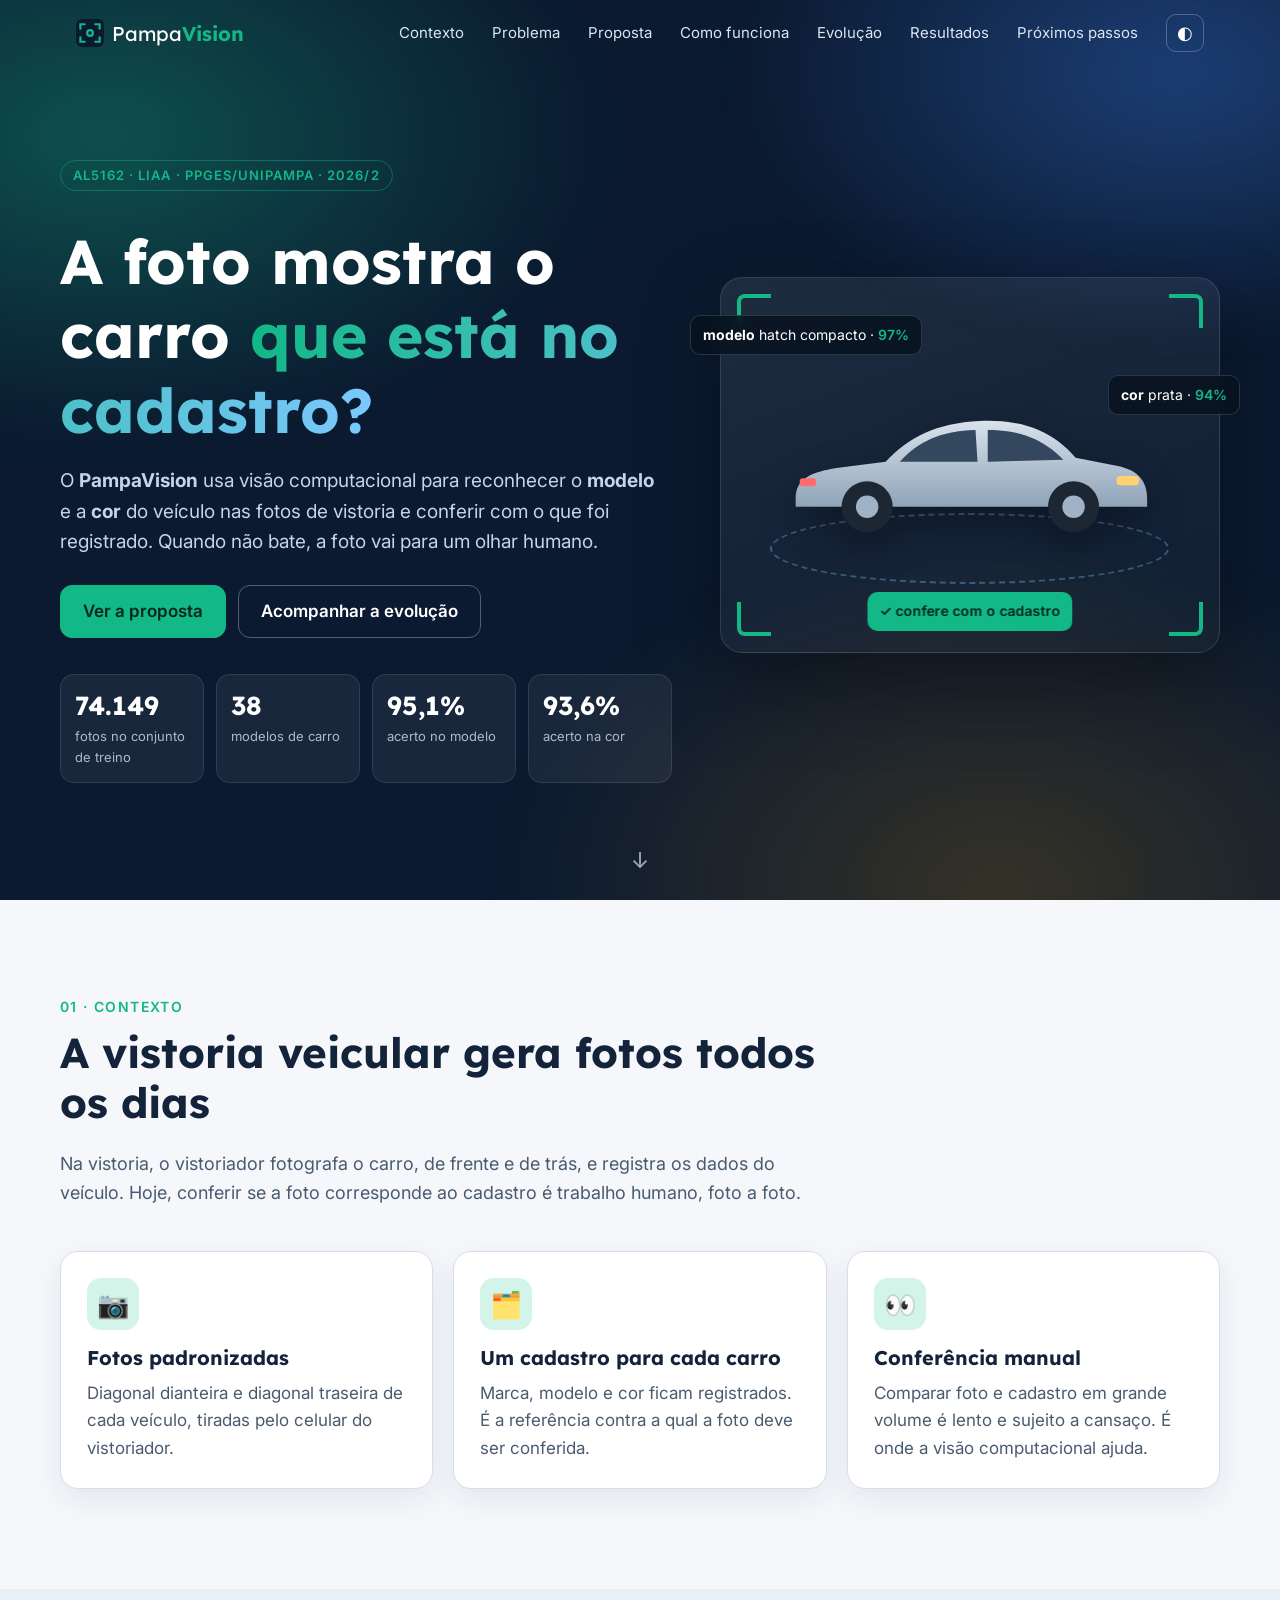
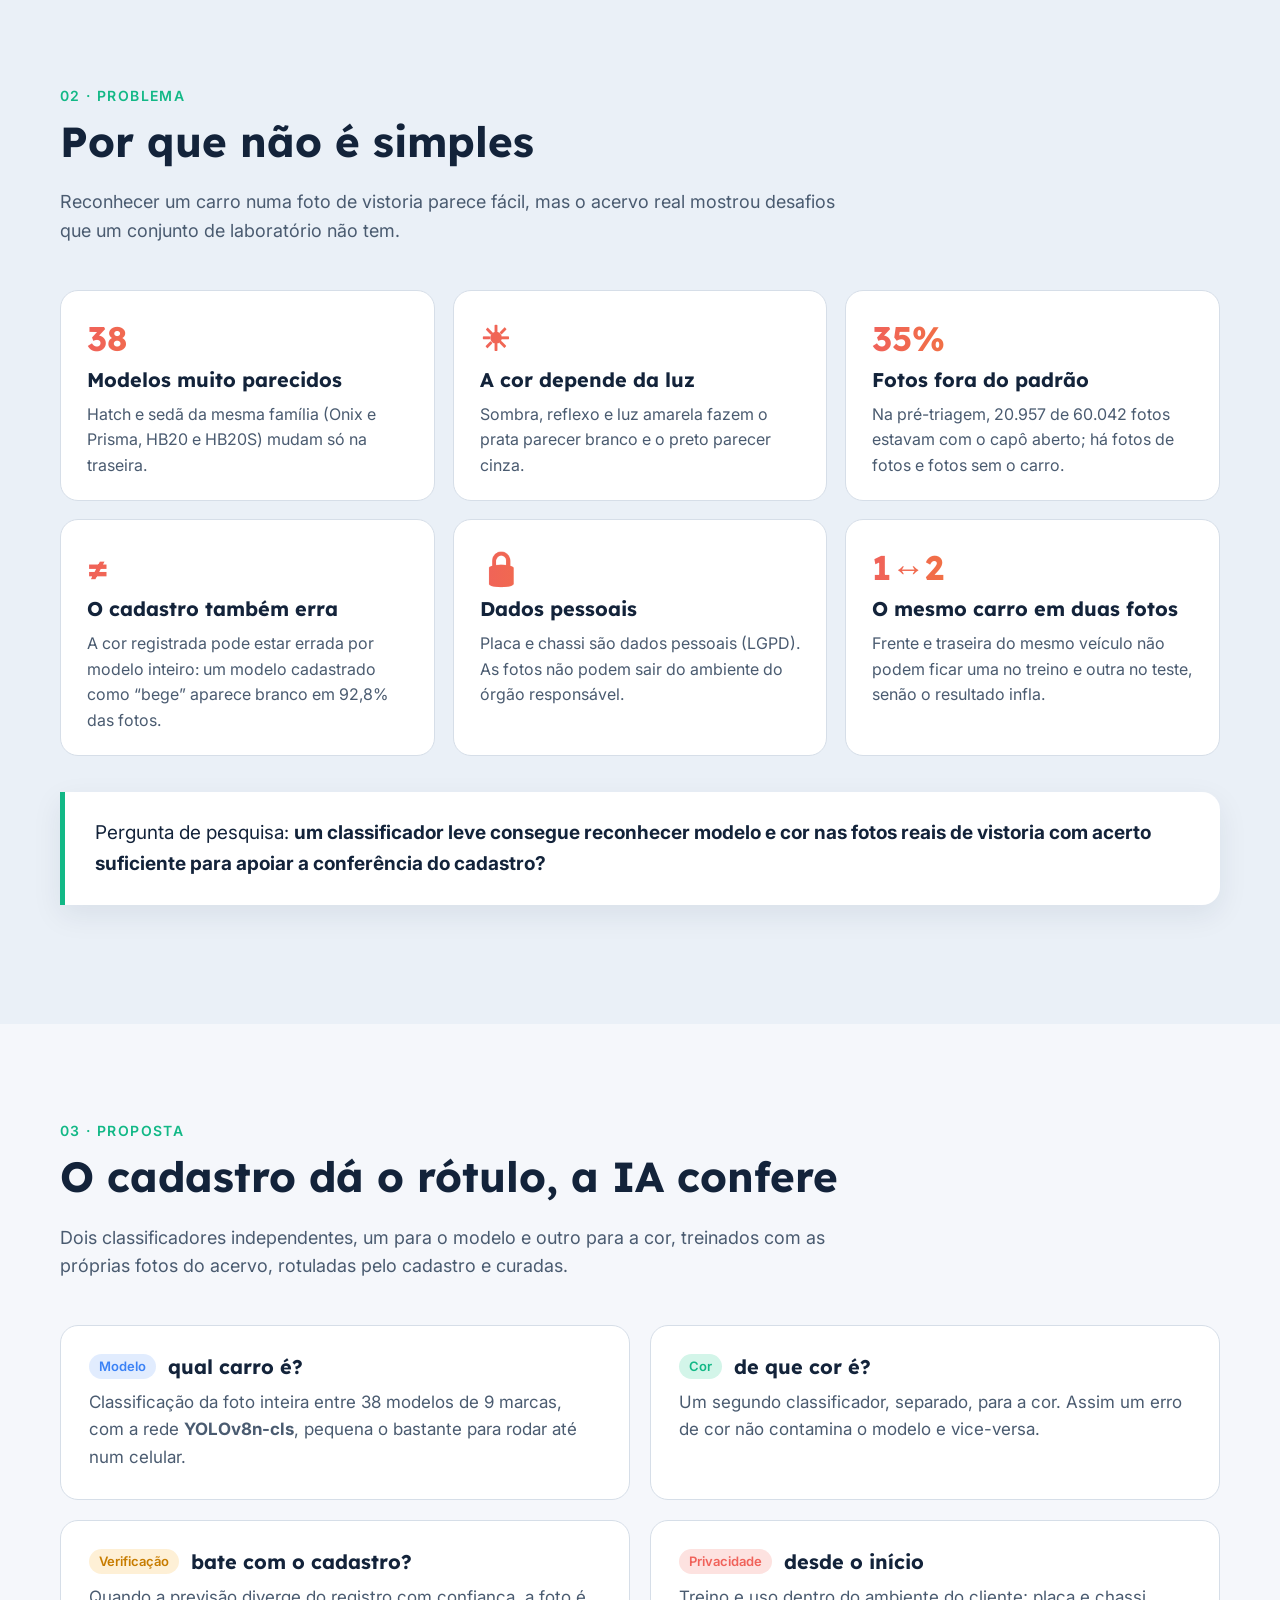
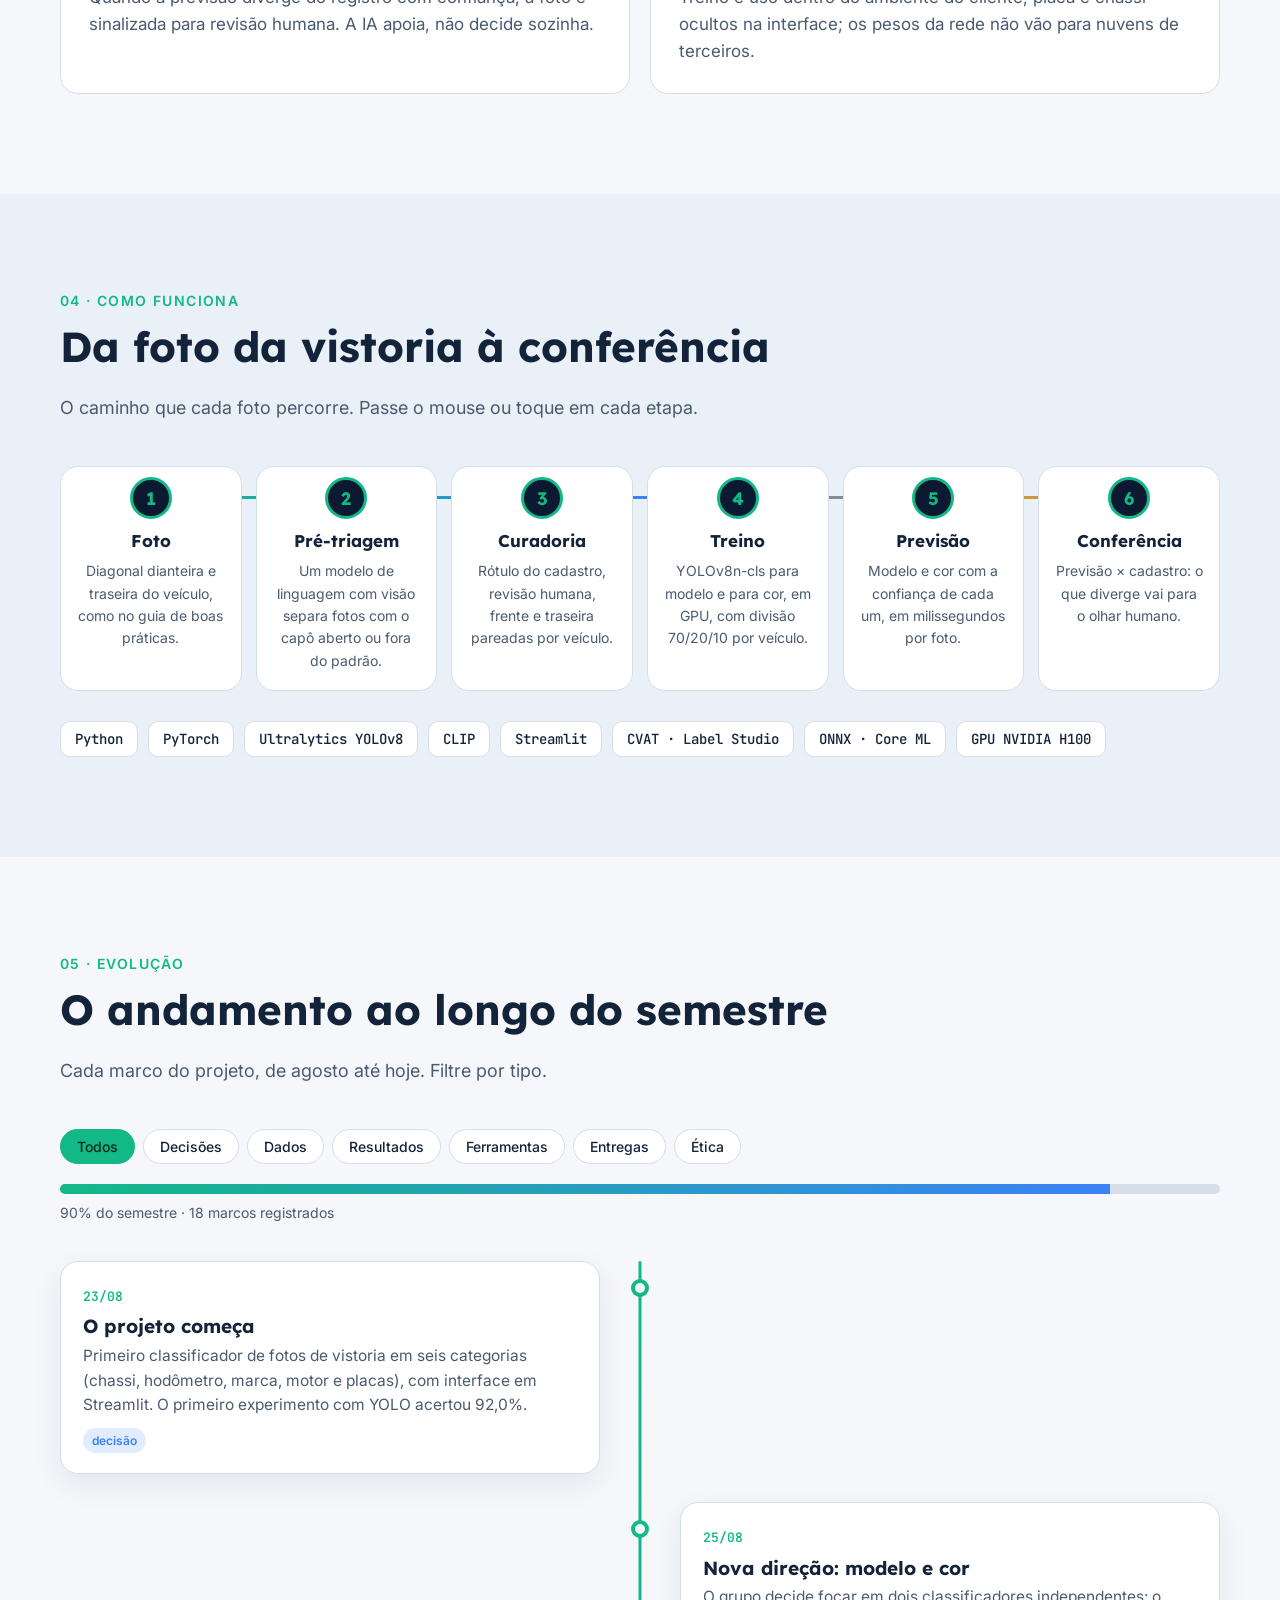
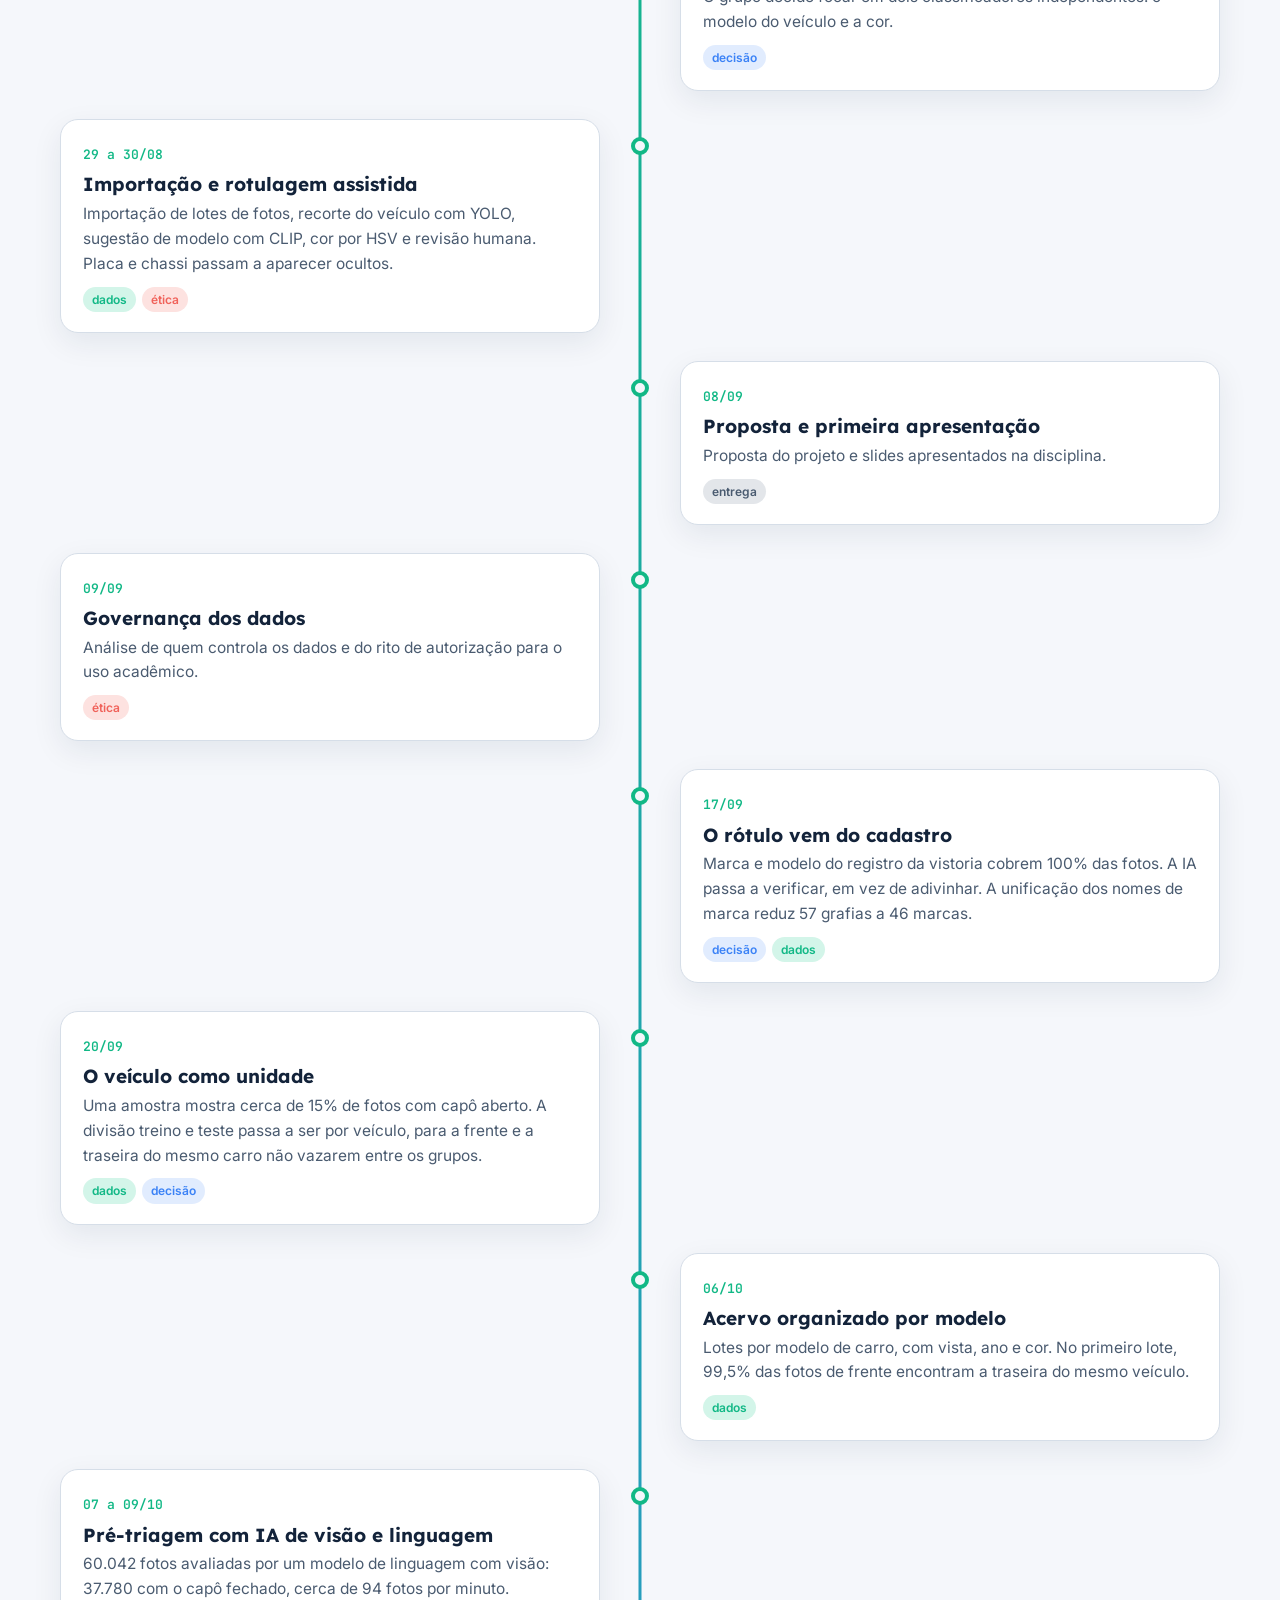
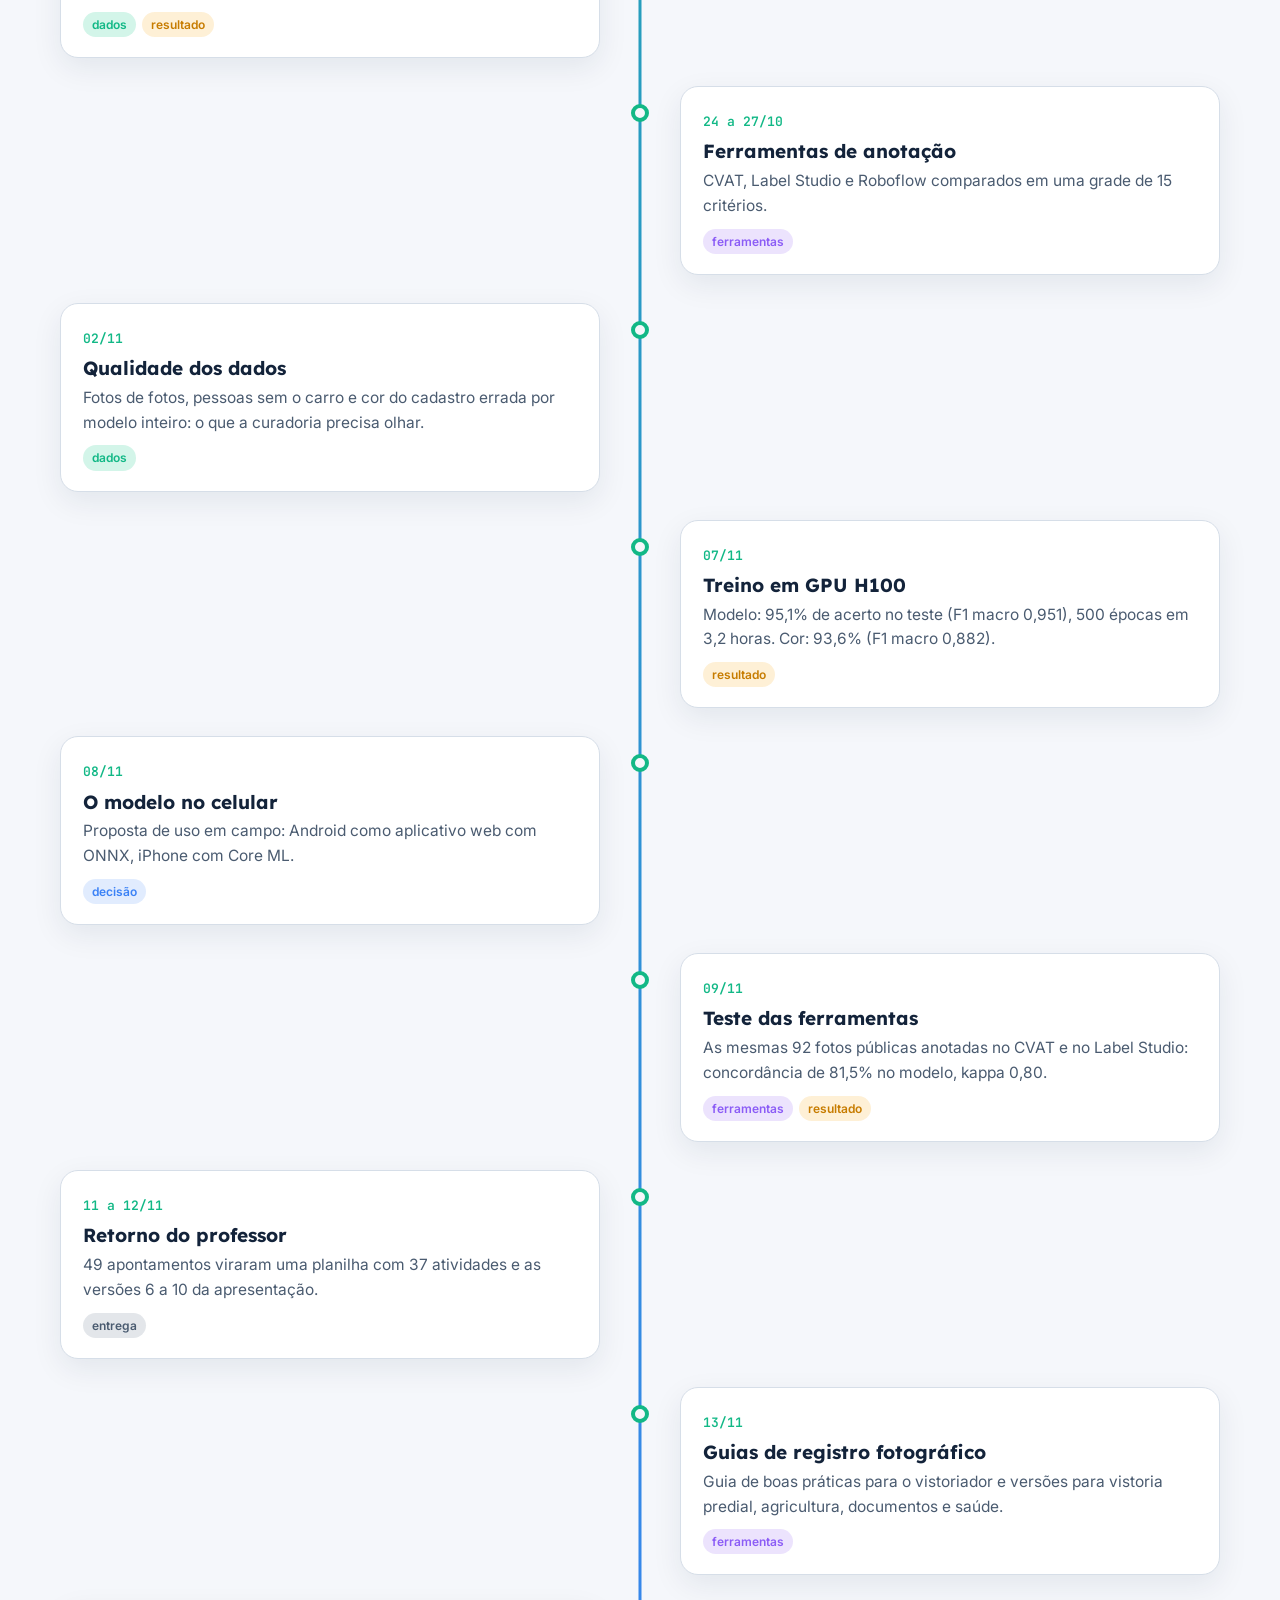
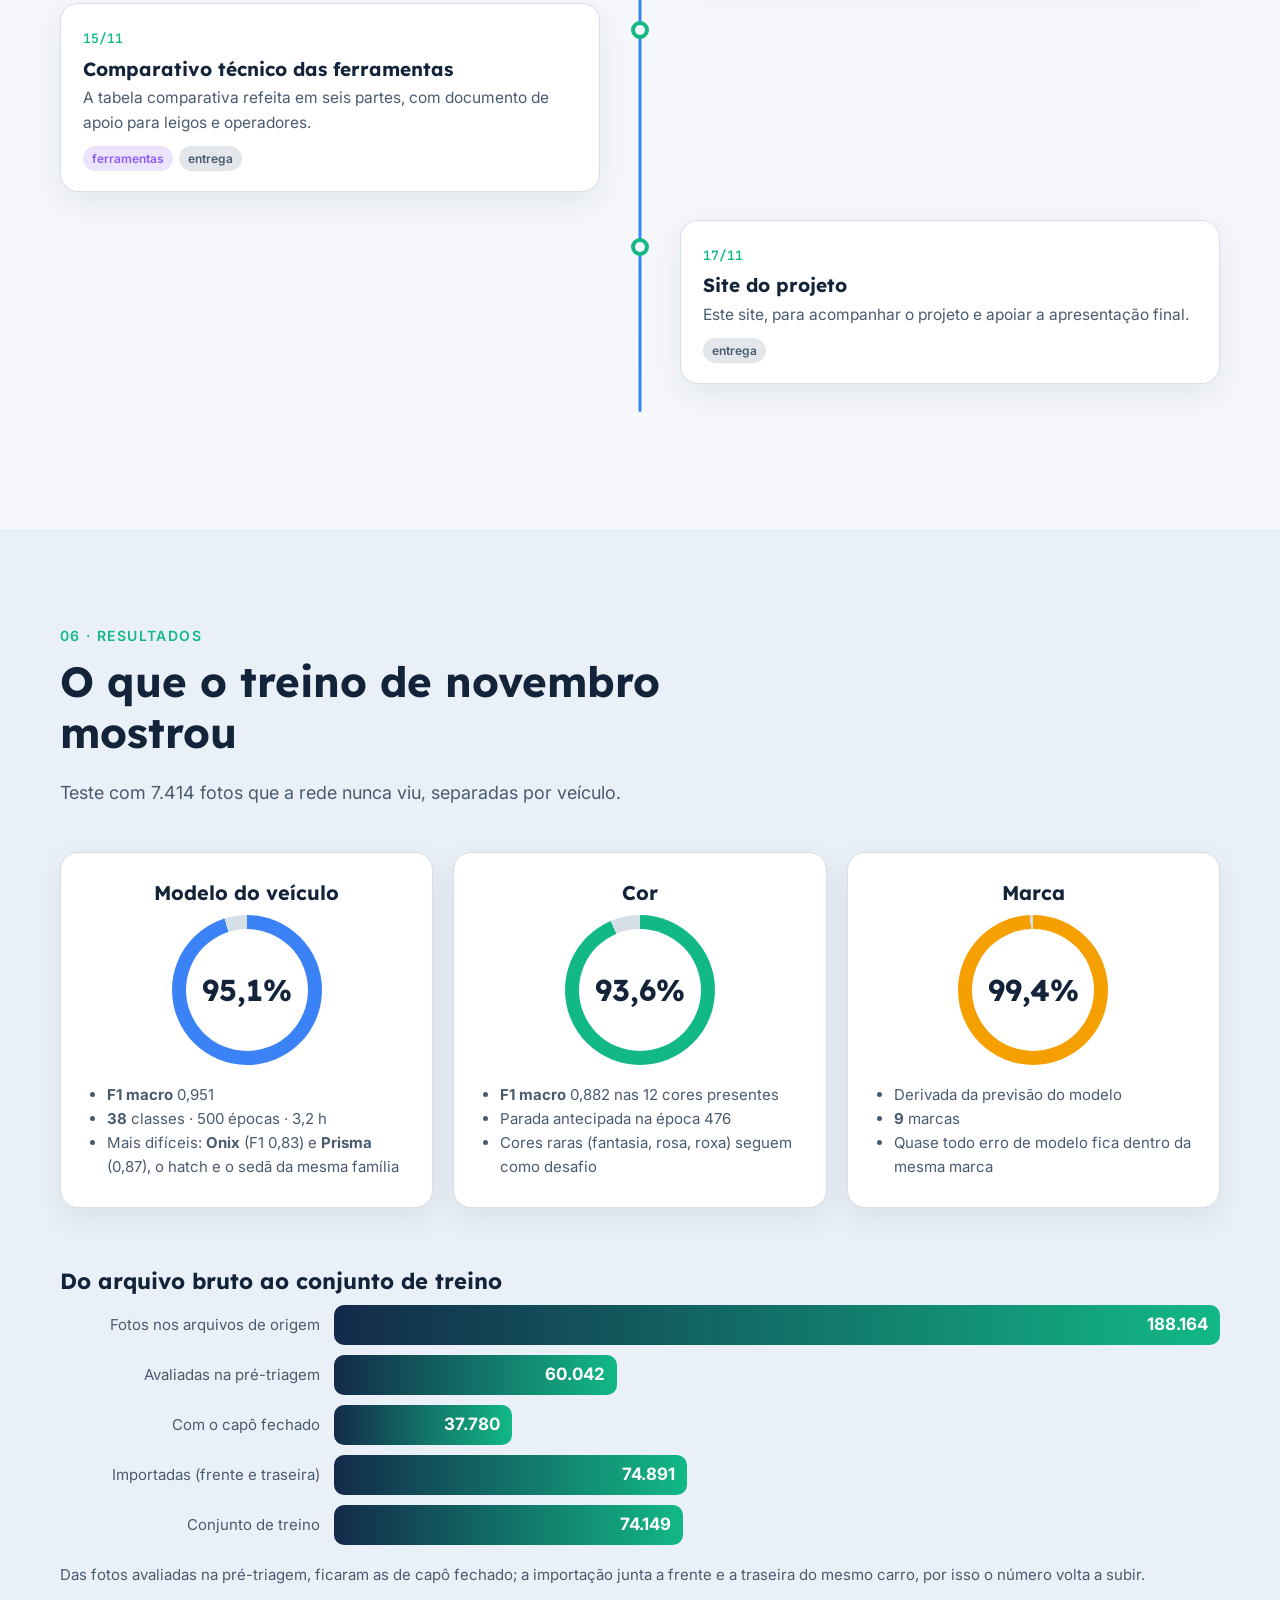
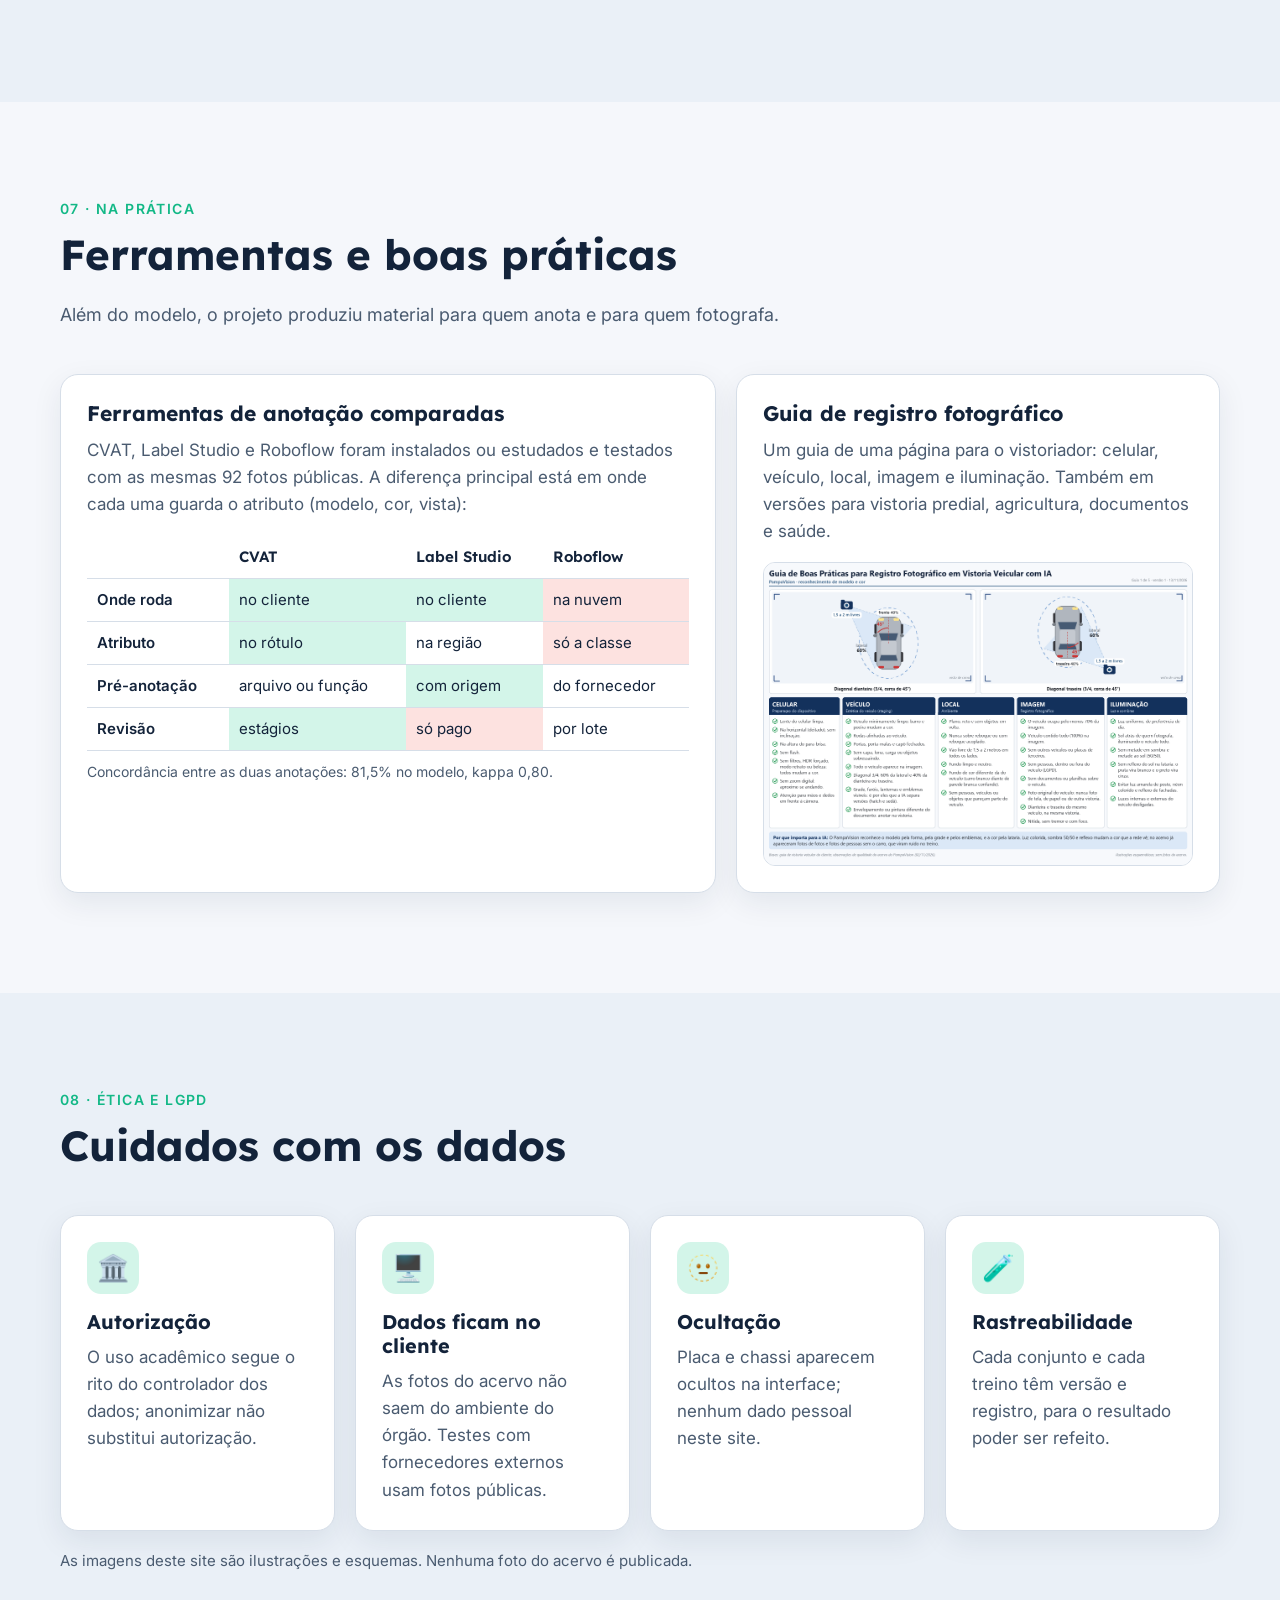
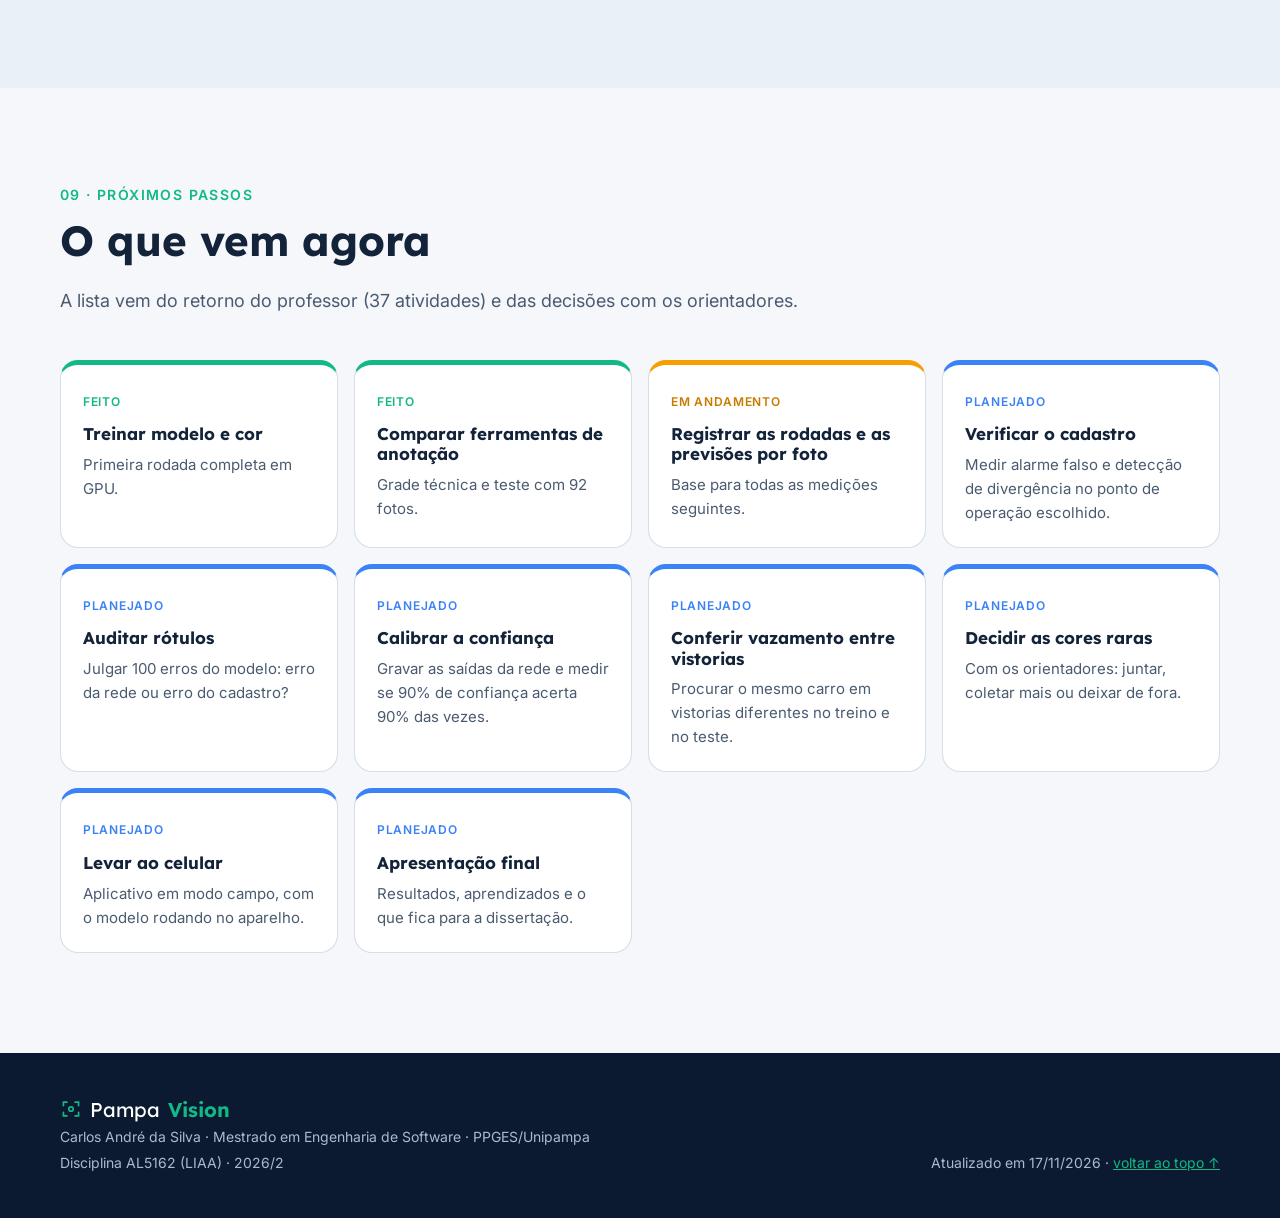
==== index.html @ f00d1a0d "Add files via upload" ====
<!doctype html>
<html lang="pt-BR">
<head>
  <meta charset="utf-8">
  <meta name="viewport" content="width=device-width, initial-scale=1">
  <title>PampaVision · LIAA</title>
  <meta name="description" content="PampaVision: visão computacional para conferir modelo e cor de veículos em fotos de vistoria. Projeto da disciplina AL5162 LIAA, PPGES/Unipampa.">
  <meta property="og:title" content="PampaVision · visão computacional na vistoria veicular">
  <meta property="og:description" content="Contexto, problema, proposta e a evolução do projeto ao longo do semestre.">
  <link rel="icon" href="assets/img/favicon.svg" type="image/svg+xml">
  <link rel="preconnect" href="https://fonts.googleapis.com">
  <link rel="preconnect" href="https://fonts.gstatic.com" crossorigin>
  <link href="https://fonts.googleapis.com/css2?family=Lexend:wght@300;400;600;700&family=Inter:wght@400;500;600&family=JetBrains+Mono:wght@400;600&display=swap" rel="stylesheet">
  <link rel="stylesheet" href="assets/css/style.css">
</head>
<body>

<header class="topo" id="topo">
  <nav class="nav">
    <a class="marca" href="#inicio" aria-label="Início">
      <img src="assets/img/favicon.svg" alt="" width="28" height="28">
      <span>Pampa<b>Vision</b></span>
    </a>
    <button class="menu-btn" aria-label="Abrir menu" aria-expanded="false">☰</button>
    <ul class="links">
      <li><a href="#contexto">Contexto</a></li>
      <li><a href="#problema">Problema</a></li>
      <li><a href="#proposta">Proposta</a></li>
      <li><a href="#como">Como funciona</a></li>
      <li><a href="#evolucao">Evolução</a></li>
      <li><a href="#resultados">Resultados</a></li>
      <li><a href="#proximos">Próximos passos</a></li>
    </ul>
    <button class="tema" aria-label="Alternar tema claro e escuro" title="Tema claro/escuro">◐</button>
  </nav>
  <div class="progresso" aria-hidden="true"></div>
</header>

<main>

<!-- ============================================================ HERÓI -->
<section class="heroi" id="inicio">
  <div class="malha" aria-hidden="true"></div>
  <div class="heroi-grade">
    <div class="heroi-texto">
      <p class="selo">AL5162 · LIAA · PPGES/Unipampa · 2026/2</p>
      <h1>A foto mostra o carro <span class="grad">que está no cadastro?</span></h1>
      <p class="lead">O <b>PampaVision</b> usa visão computacional para reconhecer o <b>modelo</b> e a <b>cor</b> do veículo nas fotos de vistoria e conferir com o que foi registrado. Quando não bate, a foto vai para um olhar humano.</p>
      <div class="acoes">
        <a class="btn primario" href="#proposta">Ver a proposta</a>
        <a class="btn" href="#evolucao">Acompanhar a evolução</a>
      </div>
      <dl class="numeros">
        <div><dt><span class="contador" data-alvo="74149">0</span></dt><dd>fotos no conjunto de treino</dd></div>
        <div><dt><span class="contador" data-alvo="38">0</span></dt><dd>modelos de carro</dd></div>
        <div><dt><span class="contador" data-alvo="95.1" data-casas="1">0</span>%</dt><dd>acerto no modelo</dd></div>
        <div><dt><span class="contador" data-alvo="93.6" data-casas="1">0</span>%</dt><dd>acerto na cor</dd></div>
      </dl>
    </div>

    <figure class="scanner" aria-label="Ilustração: o carro sendo analisado">
      <div class="moldura">
        <i class="c c1"></i><i class="c c2"></i><i class="c c3"></i><i class="c c4"></i>
        <svg class="carro" viewBox="0 0 400 170" role="img" aria-label="Silhueta de um carro">
          <defs>
            <linearGradient id="lataria" x1="0" y1="0" x2="0" y2="1">
              <stop offset="0" stop-color="#d9e2ec"/><stop offset="1" stop-color="#8fa3b8"/>
            </linearGradient>
          </defs>
          <path d="M30 118 C30 98 46 92 70 88 L118 82 C140 58 168 44 210 42 C252 40 282 52 304 78 L344 86 C366 90 374 102 374 118 L374 126 L30 126 Z" fill="url(#lataria)"/>
          <path d="M132 82 C150 62 172 52 206 51 L208 82 Z" fill="#33475e"/>
          <path d="M218 51 C250 51 272 60 292 80 L218 82 Z" fill="#33475e"/>
          <rect x="344" y="96" width="22" height="9" rx="4" fill="#ffd36e"/>
          <rect x="34" y="98" width="16" height="8" rx="3" fill="#ff6b6b"/>
          <circle cx="100" cy="126" r="25" fill="#1d2633"/><circle cx="100" cy="126" r="11" fill="#9fb2c6"/>
          <circle cx="302" cy="126" r="25" fill="#1d2633"/><circle cx="302" cy="126" r="11" fill="#9fb2c6"/>
        </svg>
        <div class="feixe" aria-hidden="true"></div>
      </div>
      <figcaption>
        <span class="etq e1"><b>modelo</b> hatch compacto · <em>97%</em></span>
        <span class="etq e2"><b>cor</b> prata · <em>94%</em></span>
        <span class="etq e3 ok">✓ confere com o cadastro</span>
      </figcaption>
    </figure>
  </div>
  <a class="rolar" href="#contexto" aria-label="Rolar para o contexto">↓</a>
</section>

<!-- ============================================================ CONTEXTO -->
<section class="secao" id="contexto">
  <div class="cab">
    <p class="kicker">01 · Contexto</p>
    <h2>A vistoria veicular gera fotos todos os dias</h2>
    <p class="sub">Na vistoria, o vistoriador fotografa o carro, de frente e de trás, e registra os dados do veículo. Hoje, conferir se a foto corresponde ao cadastro é trabalho humano, foto a foto.</p>
  </div>
  <div class="cartoes c3 revelar">
    <article class="cartao">
      <div class="ico">📷</div>
      <h3>Fotos padronizadas</h3>
      <p>Diagonal dianteira e diagonal traseira de cada veículo, tiradas pelo celular do vistoriador.</p>
    </article>
    <article class="cartao">
      <div class="ico">🗂️</div>
      <h3>Um cadastro para cada carro</h3>
      <p>Marca, modelo e cor ficam registrados. É a referência contra a qual a foto deve ser conferida.</p>
    </article>
    <article class="cartao">
      <div class="ico">👀</div>
      <h3>Conferência manual</h3>
      <p>Comparar foto e cadastro em grande volume é lento e sujeito a cansaço. É onde a visão computacional ajuda.</p>
    </article>
  </div>
</section>

<!-- ============================================================ PROBLEMA -->
<section class="secao alt" id="problema">
  <div class="cab">
    <p class="kicker">02 · Problema</p>
    <h2>Por que não é simples</h2>
    <p class="sub">Reconhecer um carro numa foto de vistoria parece fácil, mas o acervo real mostrou desafios que um conjunto de laboratório não tem.</p>
  </div>
  <div class="desafios revelar">
    <div class="desafio"><span class="n">38</span><h3>Modelos muito parecidos</h3><p>Hatch e sedã da mesma família (Onix e Prisma, HB20 e HB20S) mudam só na traseira.</p></div>
    <div class="desafio"><span class="n">☀</span><h3>A cor depende da luz</h3><p>Sombra, reflexo e luz amarela fazem o prata parecer branco e o preto parecer cinza.</p></div>
    <div class="desafio"><span class="n">35%</span><h3>Fotos fora do padrão</h3><p>Na pré-triagem, 20.957 de 60.042 fotos estavam com o capô aberto; há fotos de fotos e fotos sem o carro.</p></div>
    <div class="desafio"><span class="n">≠</span><h3>O cadastro também erra</h3><p>A cor registrada pode estar errada por modelo inteiro: um modelo cadastrado como “bege” aparece branco em 92,8% das fotos.</p></div>
    <div class="desafio"><span class="n">🔒</span><h3>Dados pessoais</h3><p>Placa e chassi são dados pessoais (LGPD). As fotos não podem sair do ambiente do órgão responsável.</p></div>
    <div class="desafio"><span class="n">1↔2</span><h3>O mesmo carro em duas fotos</h3><p>Frente e traseira do mesmo veículo não podem ficar uma no treino e outra no teste, senão o resultado infla.</p></div>
  </div>
  <blockquote class="pergunta revelar">Pergunta de pesquisa: <b>um classificador leve consegue reconhecer modelo e cor nas fotos reais de vistoria com acerto suficiente para apoiar a conferência do cadastro?</b></blockquote>
</section>

<!-- ============================================================ PROPOSTA -->
<section class="secao" id="proposta">
  <div class="cab">
    <p class="kicker">03 · Proposta</p>
    <h2>O cadastro dá o rótulo, a IA confere</h2>
    <p class="sub">Dois classificadores independentes, um para o modelo e outro para a cor, treinados com as próprias fotos do acervo, rotuladas pelo cadastro e curadas.</p>
  </div>
  <div class="proposta revelar">
    <div class="bloco">
      <h3><span class="pilula azul">Modelo</span> qual carro é?</h3>
      <p>Classificação da foto inteira entre 38 modelos de 9 marcas, com a rede <b>YOLOv8n-cls</b>, pequena o bastante para rodar até num celular.</p>
    </div>
    <div class="bloco">
      <h3><span class="pilula menta">Cor</span> de que cor é?</h3>
      <p>Um segundo classificador, separado, para a cor. Assim um erro de cor não contamina o modelo e vice-versa.</p>
    </div>
    <div class="bloco">
      <h3><span class="pilula ambar">Verificação</span> bate com o cadastro?</h3>
      <p>Quando a previsão diverge do registro com confiança, a foto é sinalizada para revisão humana. A IA apoia, não decide sozinha.</p>
    </div>
    <div class="bloco">
      <h3><span class="pilula coral">Privacidade</span> desde o início</h3>
      <p>Treino e uso dentro do ambiente do cliente; placa e chassi ocultos na interface; os pesos da rede não vão para nuvens de terceiros.</p>
    </div>
  </div>
</section>

<!-- ============================================================ COMO FUNCIONA -->
<section class="secao alt" id="como">
  <div class="cab">
    <p class="kicker">04 · Como funciona</p>
    <h2>Da foto da vistoria à conferência</h2>
    <p class="sub">O caminho que cada foto percorre. Passe o mouse ou toque em cada etapa.</p>
  </div>
  <ol class="fluxo revelar">
    <li tabindex="0"><span class="passo">1</span><h3>Foto</h3><p>Diagonal dianteira e traseira do veículo, como no guia de boas práticas.</p></li>
    <li tabindex="0"><span class="passo">2</span><h3>Pré-triagem</h3><p>Um modelo de linguagem com visão separa fotos com o capô aberto ou fora do padrão.</p></li>
    <li tabindex="0"><span class="passo">3</span><h3>Curadoria</h3><p>Rótulo do cadastro, revisão humana, frente e traseira pareadas por veículo.</p></li>
    <li tabindex="0"><span class="passo">4</span><h3>Treino</h3><p>YOLOv8n-cls para modelo e para cor, em GPU, com divisão 70/20/10 por veículo.</p></li>
    <li tabindex="0"><span class="passo">5</span><h3>Previsão</h3><p>Modelo e cor com a confiança de cada um, em milissegundos por foto.</p></li>
    <li tabindex="0"><span class="passo">6</span><h3>Conferência</h3><p>Previsão × cadastro: o que diverge vai para o olhar humano.</p></li>
  </ol>
  <div class="ferramentas revelar">
    <div class="tag">Python</div><div class="tag">PyTorch</div><div class="tag">Ultralytics YOLOv8</div><div class="tag">CLIP</div>
    <div class="tag">Streamlit</div><div class="tag">CVAT · Label Studio</div><div class="tag">ONNX · Core ML</div><div class="tag">GPU NVIDIA H100</div>
  </div>
</section>

<!-- ============================================================ EVOLUÇÃO -->
<section class="secao" id="evolucao">
  <div class="cab">
    <p class="kicker">05 · Evolução</p>
    <h2>O andamento ao longo do semestre</h2>
    <p class="sub">Cada marco do projeto, de agosto até hoje. Filtre por tipo.</p>
  </div>
  <div class="filtros" role="group" aria-label="Filtrar marcos">
    <button class="filtro ativo" data-tag="todos">Todos</button>
    <button class="filtro" data-tag="decisão">Decisões</button>
    <button class="filtro" data-tag="dados">Dados</button>
    <button class="filtro" data-tag="resultado">Resultados</button>
    <button class="filtro" data-tag="ferramentas">Ferramentas</button>
    <button class="filtro" data-tag="entrega">Entregas</button>
    <button class="filtro" data-tag="ética">Ética</button>
  </div>
  <div class="semestre" aria-hidden="true"><div class="barra"><span></span></div><p class="semestre-txt"></p></div>
  <ol class="linha-tempo" id="linha-tempo"></ol>
</section>

<!-- ============================================================ RESULTADOS -->
<section class="secao alt" id="resultados">
  <div class="cab">
    <p class="kicker">06 · Resultados</p>
    <h2>O que o treino de novembro mostrou</h2>
    <p class="sub">Teste com 7.414 fotos que a rede nunca viu, separadas por veículo.</p>
  </div>
  <div class="metricas revelar">
    <article class="metrica">
      <h3>Modelo do veículo</h3>
      <div class="anel" style="--p:95.1"><span>95,1%</span></div>
      <ul>
        <li><b>F1 macro</b> 0,951</li>
        <li><b>38</b> classes · 500 épocas · 3,2 h</li>
        <li>Mais difíceis: <b>Onix</b> (F1 0,83) e <b>Prisma</b> (0,87), o hatch e o sedã da mesma família</li>
      </ul>
    </article>
    <article class="metrica">
      <h3>Cor</h3>
      <div class="anel menta" style="--p:93.6"><span>93,6%</span></div>
      <ul>
        <li><b>F1 macro</b> 0,882 nas 12 cores presentes</li>
        <li>Parada antecipada na época 476</li>
        <li>Cores raras (fantasia, rosa, roxa) seguem como desafio</li>
      </ul>
    </article>
    <article class="metrica">
      <h3>Marca</h3>
      <div class="anel ambar" style="--p:99.4"><span>99,4%</span></div>
      <ul>
        <li>Derivada da previsão do modelo</li>
        <li><b>9</b> marcas</li>
        <li>Quase todo erro de modelo fica dentro da mesma marca</li>
      </ul>
    </article>
  </div>

  <h3 class="tit-funil revelar">Do arquivo bruto ao conjunto de treino</h3>
  <div class="funil revelar" id="funil"></div>
  <p class="nota revelar">Das fotos avaliadas na pré-triagem, ficaram as de capô fechado; a importação junta a frente e a traseira do mesmo carro, por isso o número volta a subir.</p>
</section>

<!-- ============================================================ PRÁTICA -->
<section class="secao" id="pratica">
  <div class="cab">
    <p class="kicker">07 · Na prática</p>
    <h2>Ferramentas e boas práticas</h2>
    <p class="sub">Além do modelo, o projeto produziu material para quem anota e para quem fotografa.</p>
  </div>
  <div class="dupla revelar">
    <article class="cartao largo">
      <h3>Ferramentas de anotação comparadas</h3>
      <p>CVAT, Label Studio e Roboflow foram instalados ou estudados e testados com as mesmas 92 fotos públicas. A diferença principal está em onde cada uma guarda o atributo (modelo, cor, vista):</p>
      <table class="comp">
        <thead><tr><th></th><th>CVAT</th><th>Label Studio</th><th>Roboflow</th></tr></thead>
        <tbody>
          <tr><td>Onde roda</td><td class="ok">no cliente</td><td class="ok">no cliente</td><td class="nao">na nuvem</td></tr>
          <tr><td>Atributo</td><td class="ok">no rótulo</td><td>na região</td><td class="nao">só a classe</td></tr>
          <tr><td>Pré-anotação</td><td>arquivo ou função</td><td class="ok">com origem</td><td>do fornecedor</td></tr>
          <tr><td>Revisão</td><td class="ok">estágios</td><td class="nao">só pago</td><td>por lote</td></tr>
        </tbody>
      </table>
      <p class="mini">Concordância entre as duas anotações: 81,5% no modelo, kappa 0,80.</p>
    </article>
    <article class="cartao largo">
      <h3>Guia de registro fotográfico</h3>
      <p>Um guia de uma página para o vistoriador: celular, veículo, local, imagem e iluminação. Também em versões para vistoria predial, agricultura, documentos e saúde.</p>
      <a href="assets/img/guia_pampavision.png" target="_blank" rel="noopener" class="guia">
        <img src="assets/img/guia_pampavision.png" alt="Guia de boas práticas para o registro fotográfico em vistoria veicular" loading="lazy">
      </a>
    </article>
  </div>
</section>

<!-- ============================================================ ÉTICA -->
<section class="secao alt" id="etica">
  <div class="cab">
    <p class="kicker">08 · Ética e LGPD</p>
    <h2>Cuidados com os dados</h2>
  </div>
  <div class="cartoes c4 revelar">
    <article class="cartao"><div class="ico">🏛️</div><h3>Autorização</h3><p>O uso acadêmico segue o rito do controlador dos dados; anonimizar não substitui autorização.</p></article>
    <article class="cartao"><div class="ico">🖥️</div><h3>Dados ficam no cliente</h3><p>As fotos do acervo não saem do ambiente do órgão. Testes com fornecedores externos usam fotos públicas.</p></article>
    <article class="cartao"><div class="ico">🫥</div><h3>Ocultação</h3><p>Placa e chassi aparecem ocultos na interface; nenhum dado pessoal neste site.</p></article>
    <article class="cartao"><div class="ico">🧪</div><h3>Rastreabilidade</h3><p>Cada conjunto e cada treino têm versão e registro, para o resultado poder ser refeito.</p></article>
  </div>
  <p class="nota">As imagens deste site são ilustrações e esquemas. Nenhuma foto do acervo é publicada.</p>
</section>

<!-- ============================================================ PRÓXIMOS -->
<section class="secao" id="proximos">
  <div class="cab">
    <p class="kicker">09 · Próximos passos</p>
    <h2>O que vem agora</h2>
    <p class="sub">A lista vem do retorno do professor (37 atividades) e das decisões com os orientadores.</p>
  </div>
  <div class="passos revelar" id="passos"></div>
</section>

</main>

<footer class="rodape">
  <div>
    <p class="marca"><img src="assets/img/favicon.svg" alt="" width="22" height="22"> Pampa<b>Vision</b></p>
    <p>Carlos André da Silva · Mestrado em Engenharia de Software · PPGES/Unipampa</p>
    <p>Disciplina AL5162 (LIAA) · 2026/2</p>
  </div>
  <p class="atualizado">Atualizado em <span id="atualizado"></span> · <a href="#inicio">voltar ao topo ↑</a></p>
</footer>

<script src="assets/js/dados.js"></script>
<script src="assets/js/main.js"></script>
</body>
</html>
---- assets/css/style.css ----
/* PampaVision · estilo do site
   Paleta "meia-noite e menta", a mesma das apresentações do projeto. */

:root {
  --fundo: #f5f7fb;
  --fundo-alt: #eaf0f7;
  --superficie: #ffffff;
  --tinta: #13233a;
  --tinta-suave: #4a5b70;
  --borda: #d6dee8;
  --noite: #0b1a30;
  --noite-2: #132a4a;
  --menta: #12b886;
  --menta-clara: #d3f5e9;
  --azul: #3b82f6;
  --ambar: #f59f00;
  --coral: #f0625a;
  --coral-clara: #fde2e0;
  --sombra: 0 10px 30px rgba(15, 35, 60, .08);
  --raio: 18px;
  --max: 1160px;
}
@media (prefers-color-scheme: dark) {
  :root:not([data-theme="light"]) {
    --fundo: #08121f; --fundo-alt: #0c1a2c; --superficie: #102238;
    --tinta: #e6eef8; --tinta-suave: #9fb2c8; --borda: #1f3654;
    --menta-clara: #0f3b33; --coral-clara: #3d1d22;
    --sombra: 0 10px 30px rgba(0, 0, 0, .35);
  }
}
:root[data-theme="dark"] {
  --fundo: #08121f; --fundo-alt: #0c1a2c; --superficie: #102238;
  --tinta: #e6eef8; --tinta-suave: #9fb2c8; --borda: #1f3654;
  --menta-clara: #0f3b33; --coral-clara: #3d1d22;
  --sombra: 0 10px 30px rgba(0, 0, 0, .35);
}

* { box-sizing: border-box; }
html { scroll-behavior: smooth; scroll-padding-top: 72px; }
body {
  margin: 0; background: var(--fundo); color: var(--tinta);
  font: 400 17px/1.6 Inter, system-ui, sans-serif; -webkit-font-smoothing: antialiased;
  overflow-x: hidden;
}
h1, h2, h3 { font-family: Lexend, Inter, sans-serif; line-height: 1.2; margin: 0 0 .5em; }
a { color: inherit; }
img { max-width: 100%; display: block; }
@media (prefers-reduced-motion: reduce) { * { animation: none !important; transition: none !important; } html { scroll-behavior: auto; } }

/* ---------------------------------------------------------------- topo */
.topo { position: fixed; inset: 0 0 auto; z-index: 50; transition: background .3s, box-shadow .3s; }
.topo.solido { background: color-mix(in srgb, var(--fundo) 85%, transparent); backdrop-filter: blur(12px); box-shadow: 0 1px 0 var(--borda); }
.nav { max-width: var(--max); margin: auto; display: flex; align-items: center; gap: 16px; padding: 14px 16px; }
.marca { display: flex; align-items: center; gap: 8px; text-decoration: none; font: 400 20px Lexend, sans-serif; }
.marca b { color: var(--menta); font-weight: 700; }
.heroi ~ * .marca, .topo:not(.solido) .marca { color: #fff; }
.topo.solido .marca { color: var(--tinta); }
.links { list-style: none; display: flex; gap: 4px; margin: 0 0 0 auto; padding: 0; }
.links a { text-decoration: none; font-size: 15px; padding: 6px 12px; border-radius: 999px; color: #dbe6f3; transition: background .2s, color .2s; }
.topo.solido .links a { color: var(--tinta-suave); }
.links a:hover, .links a.ativo { background: rgba(18, 184, 134, .16); color: var(--menta) !important; }
.tema, .menu-btn { border: 1px solid rgba(255,255,255,.25); background: transparent; color: #fff; border-radius: 10px; width: 38px; height: 38px; font-size: 18px; cursor: pointer; }
.topo.solido .tema, .topo.solido .menu-btn { color: var(--tinta); border-color: var(--borda); }
.menu-btn { display: none; margin-left: auto; }
.progresso { height: 3px; width: 0; background: linear-gradient(90deg, var(--menta), var(--azul)); }

/* ---------------------------------------------------------------- herói */
.heroi { position: relative; min-height: min(100vh, 940px); display: flex; align-items: center; background: var(--noite); color: #fff; overflow: hidden; padding: 110px 16px 80px; }
.malha {
  position: absolute; inset: -20%;
  background:
    radial-gradient(40% 35% at 20% 25%, rgba(18,184,134,.35), transparent 70%),
    radial-gradient(35% 30% at 80% 20%, rgba(59,130,246,.35), transparent 70%),
    radial-gradient(40% 40% at 70% 85%, rgba(245,159,0,.18), transparent 70%);
  filter: blur(20px); animation: deriva 18s ease-in-out infinite alternate;
}
.malha::after { content: ""; position: absolute; inset: 0; background-image: linear-gradient(rgba(255,255,255,.04) 1px, transparent 1px), linear-gradient(90deg, rgba(255,255,255,.04) 1px, transparent 1px); background-size: 48px 48px; }
@keyframes deriva { to { transform: translate3d(3%, -4%, 0) scale(1.05); } }
.heroi-grade { position: relative; max-width: var(--max); margin: auto; width: 100%; display: grid; grid-template-columns: 1.1fr .9fr; gap: 48px; align-items: center; }
.selo { display: inline-block; font: 600 13px/1 Inter; letter-spacing: .08em; text-transform: uppercase; color: var(--menta); border: 1px solid rgba(18,184,134,.4); padding: 8px 12px; border-radius: 999px; }
.heroi h1 { font-size: clamp(34px, 5.2vw, 62px); font-weight: 700; margin: 20px 0 16px; }
.grad { background: linear-gradient(90deg, var(--menta), #7cc8ff); -webkit-background-clip: text; background-clip: text; color: transparent; }
.lead { font-size: 19px; color: #c6d4e5; max-width: 600px; }
.acoes { display: flex; flex-wrap: wrap; gap: 12px; margin: 28px 0 36px; }
.btn { display: inline-block; text-decoration: none; padding: 12px 22px; border-radius: 12px; border: 1px solid rgba(255,255,255,.3); font-weight: 600; transition: transform .2s, background .2s; }
.btn:hover { transform: translateY(-2px); background: rgba(255,255,255,.08); }
.btn.primario { background: var(--menta); border-color: var(--menta); color: #04261c; }
.btn.primario:hover { background: #20c997; }
.numeros { display: grid; grid-template-columns: repeat(4, 1fr); gap: 12px; margin: 0; }
.numeros div { background: rgba(255,255,255,.06); border: 1px solid rgba(255,255,255,.1); border-radius: 14px; padding: 14px; }
.numeros dt { font: 700 26px Lexend, sans-serif; color: #fff; }
.numeros dd { margin: 4px 0 0; font-size: 13px; color: #a9bbd0; }
.rolar { position: absolute; bottom: 22px; left: 50%; transform: translateX(-50%); text-decoration: none; color: #9fb2c8; font-size: 22px; animation: pulo 2s infinite; }
@keyframes pulo { 50% { transform: translate(-50%, 8px); } }

/* scanner */
.scanner { margin: 0; position: relative; }
.moldura { position: relative; aspect-ratio: 4/3; border-radius: 22px; background: linear-gradient(160deg, rgba(255,255,255,.08), rgba(255,255,255,.02)); border: 1px solid rgba(255,255,255,.12); display: grid; place-items: center; overflow: hidden; box-shadow: 0 30px 80px rgba(0,0,0,.35); }
.moldura::before { content: ""; position: absolute; left: 10%; right: 10%; bottom: 18%; height: 18%; border-radius: 50%; border: 2px dashed rgba(124,200,255,.35); }
.carro { width: 82%; position: relative; filter: drop-shadow(0 14px 18px rgba(0,0,0,.35)); animation: flutua 6s ease-in-out infinite; }
@keyframes flutua { 50% { transform: translateY(-6px); } }
.c { position: absolute; width: 34px; height: 34px; border: 4px solid var(--menta); }
.c1 { top: 16px; left: 16px; border-right: 0; border-bottom: 0; border-radius: 8px 0 0 0; }
.c2 { top: 16px; right: 16px; border-left: 0; border-bottom: 0; border-radius: 0 8px 0 0; }
.c3 { bottom: 16px; left: 16px; border-right: 0; border-top: 0; border-radius: 0 0 0 8px; }
.c4 { bottom: 16px; right: 16px; border-left: 0; border-top: 0; border-radius: 0 0 8px 0; }
.feixe { position: absolute; left: 0; right: 0; height: 90px; top: -90px; background: linear-gradient(180deg, transparent, rgba(18,184,134,.25) 80%, rgba(18,184,134,.9)); animation: varre 3.6s cubic-bezier(.6,0,.4,1) infinite; }
@keyframes varre { to { top: 100%; } }
.scanner figcaption { position: absolute; inset: 0; pointer-events: none; }
.etq { position: absolute; font-size: 14px; padding: 8px 12px; border-radius: 10px; background: rgba(8,18,31,.82); border: 1px solid rgba(255,255,255,.14); backdrop-filter: blur(6px); white-space: nowrap; animation: aparece .6s both; }
.etq em { font-style: normal; color: var(--menta); font-weight: 600; }
.e1 { top: 10%; left: -6%; animation-delay: 1s; }
.e2 { top: 26%; right: -4%; animation-delay: 1.6s; }
.e3 { bottom: 6%; left: 50%; transform: translateX(-50%); animation-delay: 2.2s; }
.etq.ok { background: var(--menta); color: #04261c; font-weight: 600; border: 0; }
@keyframes aparece { from { opacity: 0; translate: 0 10px; } to { opacity: 1; translate: 0 0; } }

/* ---------------------------------------------------------------- seções */
.secao { padding: 100px 16px; }
.secao.alt { background: var(--fundo-alt); }
.secao > * { max-width: var(--max); margin-left: auto; margin-right: auto; }
.cab { margin-bottom: 44px; max-width: 780px; margin-left: max(0px, calc((100% - var(--max)) / 2)); }
.kicker { font: 600 14px/1 Inter; letter-spacing: .1em; text-transform: uppercase; color: var(--menta); margin: 0 0 14px; }
.cab h2 { font-size: clamp(28px, 3.6vw, 42px); }
.sub { color: var(--tinta-suave); font-size: 18px; margin: 0; }
.nota { color: var(--tinta-suave); font-size: 15px; margin-top: 18px; }

.revelar { opacity: 0; transform: translateY(24px); transition: opacity .7s, transform .7s; }
.revelar.visivel { opacity: 1; transform: none; }

.cartoes { display: grid; gap: 20px; }
.c3 { grid-template-columns: repeat(3, 1fr); }
.c4 { grid-template-columns: repeat(4, 1fr); }
.cartao { background: var(--superficie); border: 1px solid var(--borda); border-radius: var(--raio); padding: 26px; box-shadow: var(--sombra); transition: transform .25s, border-color .25s; }
.cartao:hover { transform: translateY(-4px); border-color: var(--menta); }
.cartao p { color: var(--tinta-suave); margin: 0; }
.ico { width: 52px; height: 52px; border-radius: 14px; display: grid; place-items: center; font-size: 26px; background: var(--menta-clara); margin-bottom: 16px; }

/* problema */
.desafios { display: grid; grid-template-columns: repeat(3, 1fr); gap: 18px; }
.desafio { position: relative; background: var(--superficie); border-radius: var(--raio); padding: 26px 26px 22px; border: 1px solid var(--borda); overflow: hidden; }
.desafio .n { display: block; font: 700 34px Lexend, sans-serif; background: linear-gradient(90deg, var(--coral), var(--ambar)); -webkit-background-clip: text; background-clip: text; color: transparent; margin-bottom: 8px; }
.desafio p { color: var(--tinta-suave); margin: 0; font-size: 16px; }
.pergunta { margin-top: 36px; padding: 26px 30px; border-left: 5px solid var(--menta); background: var(--superficie); border-radius: 0 var(--raio) var(--raio) 0; font-size: 19px; box-shadow: var(--sombra); }

/* proposta */
.proposta { display: grid; grid-template-columns: repeat(2, 1fr); gap: 20px; }
.bloco { background: var(--superficie); border: 1px solid var(--borda); border-radius: var(--raio); padding: 28px; }
.bloco p { color: var(--tinta-suave); margin: 0; }
.pilula { display: inline-block; font: 600 13px/1 Inter; padding: 6px 10px; border-radius: 999px; margin-right: 6px; vertical-align: 3px; }
.pilula.azul { background: rgba(59,130,246,.15); color: var(--azul); }
.pilula.menta { background: var(--menta-clara); color: var(--menta); }
.pilula.ambar { background: rgba(245,159,0,.16); color: #c77c00; }
.pilula.coral { background: var(--coral-clara); color: var(--coral); }

/* fluxo */
.fluxo { list-style: none; padding: 0; display: grid; grid-template-columns: repeat(6, 1fr); gap: 14px; counter-reset: p; position: relative; }
.fluxo::before { content: ""; position: absolute; top: 30px; left: 6%; right: 6%; height: 3px; background: linear-gradient(90deg, var(--menta), var(--azul), var(--ambar)); border-radius: 3px; }
.fluxo li { position: relative; background: var(--superficie); border: 1px solid var(--borda); border-radius: var(--raio); padding: 64px 16px 18px; text-align: center; outline: none; transition: transform .25s, box-shadow .25s; }
.fluxo li:hover, .fluxo li:focus { transform: translateY(-6px); box-shadow: var(--sombra); border-color: var(--menta); }
.passo { position: absolute; top: 10px; left: 50%; transform: translateX(-50%); width: 42px; height: 42px; border-radius: 50%; display: grid; place-items: center; background: var(--noite); color: var(--menta); font: 700 18px Lexend; border: 3px solid var(--menta); }
.fluxo h3 { font-size: 17px; }
.fluxo p { font-size: 14px; color: var(--tinta-suave); margin: 0; }
.ferramentas { display: flex; flex-wrap: wrap; gap: 10px; margin-top: 30px; }
.tag { font: 500 14px JetBrains Mono, monospace; padding: 8px 14px; border-radius: 10px; background: var(--superficie); border: 1px solid var(--borda); }

/* linha do tempo */
.filtros { display: flex; flex-wrap: wrap; gap: 8px; margin-bottom: 20px; }
.filtro { border: 1px solid var(--borda); background: var(--superficie); color: var(--tinta); padding: 8px 16px; border-radius: 999px; cursor: pointer; font: 500 14px Inter; transition: all .2s; }
.filtro.ativo, .filtro:hover { background: var(--menta); border-color: var(--menta); color: #04261c; }
.semestre { margin-bottom: 36px; }
.semestre .barra { height: 10px; background: var(--borda); border-radius: 99px; overflow: hidden; }
.semestre .barra span { display: block; height: 100%; width: 0; background: linear-gradient(90deg, var(--menta), var(--azul)); transition: width 1.2s; }
.semestre-txt { font-size: 14px; color: var(--tinta-suave); margin: 8px 0 0; }
.linha-tempo { list-style: none; padding: 0; position: relative; }
.linha-tempo::before { content: ""; position: absolute; left: 50%; top: 0; bottom: 0; width: 3px; background: linear-gradient(var(--menta), var(--azul)); transform: translateX(-50%); border-radius: 3px; }
.marco { position: relative; width: 50%; padding: 0 40px 28px 0; opacity: 0; transform: translateY(14px); transition: opacity .5s, transform .5s; }
.marco.visivel { opacity: 1; transform: none; }
.marco.dir { margin-left: 50%; padding: 0 0 28px 40px; }
.ponto { position: absolute; top: 18px; right: -9px; width: 18px; height: 18px; border-radius: 50%; background: var(--fundo); border: 4px solid var(--menta); z-index: 1; }
.marco.dir .ponto { left: -9px; right: auto; }
.marco article { background: var(--superficie); border: 1px solid var(--borda); border-radius: var(--raio); padding: 20px 22px; box-shadow: var(--sombra); }
.marco time { font: 600 13px JetBrains Mono, monospace; color: var(--menta); }
.marco h3 { font-size: 19px; margin: 6px 0 6px; }
.marco p { margin: 0 0 10px; color: var(--tinta-suave); font-size: 15.5px; }
.tags { display: flex; gap: 6px; flex-wrap: wrap; }
.t { font-size: 12px; font-weight: 600; padding: 3px 9px; border-radius: 999px; background: var(--fundo-alt); color: var(--tinta-suave); }
.t-decisao { background: rgba(59,130,246,.15); color: var(--azul); }
.t-dados { background: var(--menta-clara); color: var(--menta); }
.t-resultado { background: rgba(245,159,0,.16); color: #c77c00; }
.t-ferramentas { background: rgba(124,58,237,.14); color: #8b5cf6; }
.t-entrega { background: rgba(100,116,139,.18); color: var(--tinta-suave); }
.t-etica { background: var(--coral-clara); color: var(--coral); }

/* resultados */
.metricas { display: grid; grid-template-columns: repeat(3, 1fr); gap: 20px; }
.metrica { background: var(--superficie); border: 1px solid var(--borda); border-radius: var(--raio); padding: 28px; text-align: center; box-shadow: var(--sombra); }
.metrica ul { text-align: left; padding-left: 18px; color: var(--tinta-suave); font-size: 15px; margin: 18px 0 0; }
.anel { --c: var(--azul); width: 150px; height: 150px; margin: 10px auto 0; border-radius: 50%; display: grid; place-items: center; background: conic-gradient(var(--c) calc(var(--p) * 1%), var(--borda) 0); position: relative; }
.anel.menta { --c: var(--menta); } .anel.ambar { --c: var(--ambar); }
.anel::before { content: ""; position: absolute; inset: 14px; border-radius: 50%; background: var(--superficie); }
.anel span { position: relative; font: 700 30px Lexend, sans-serif; }
.tit-funil { margin-top: 60px; font-size: 22px; }
.funil { display: grid; gap: 10px; }
.degrau { display: grid; grid-template-columns: 260px 1fr; align-items: center; gap: 14px; }
.degrau .rot { font-size: 15px; color: var(--tinta-suave); text-align: right; }
.degrau .bar { height: 40px; width: 0; border-radius: 10px; background: linear-gradient(90deg, var(--noite-2), var(--menta)); display: flex; align-items: center; justify-content: flex-end; padding-right: 12px; color: #fff; transition: width 1s var(--atraso); min-width: 90px; }
.funil.visivel .degrau .bar { width: var(--w); }

/* prática */
.dupla { display: grid; grid-template-columns: 1.15fr .85fr; gap: 20px; }
.cartao.largo h3 { font-size: 21px; }
.comp { width: 100%; border-collapse: collapse; margin: 18px 0 10px; font-size: 15px; }
.comp th, .comp td { padding: 9px 10px; border-bottom: 1px solid var(--borda); text-align: left; }
.comp th { font-family: Lexend; font-weight: 600; }
.comp td:first-child { font-weight: 600; color: var(--tinta); }
.comp td.ok { background: var(--menta-clara); }
.comp td.nao { background: var(--coral-clara); }
.mini { font-size: 14px; }
.guia { display: block; margin-top: 16px; border-radius: 12px; overflow: hidden; border: 1px solid var(--borda); transition: transform .25s; }
.guia:hover { transform: scale(1.02); }

/* próximos */
.passos { display: grid; grid-template-columns: repeat(auto-fill, minmax(250px, 1fr)); gap: 16px; }
.item { background: var(--superficie); border: 1px solid var(--borda); border-radius: var(--raio); padding: 22px; border-top: 5px solid var(--borda); }
.item.feito { border-top-color: var(--menta); }
.item.andamento { border-top-color: var(--ambar); }
.item.planejado { border-top-color: var(--azul); }
.item h3 { font-size: 17px; margin-top: 10px; }
.item p { margin: 0; color: var(--tinta-suave); font-size: 15px; }
.sit { font-size: 12px; font-weight: 600; text-transform: uppercase; letter-spacing: .06em; color: var(--tinta-suave); }
.item.feito .sit { color: var(--menta); } .item.andamento .sit { color: #c77c00; } .item.planejado .sit { color: var(--azul); }

/* rodapé */
.rodape { background: var(--noite); color: #a9bbd0; padding: 40px 16px; display: flex; flex-wrap: wrap; justify-content: space-between; align-items: flex-end; gap: 20px; }
.rodape > * { margin: 0; }
.rodape p { margin: 4px 0; font-size: 14px; }
.rodape .marca { color: #fff; font-size: 20px; }
.rodape a { color: var(--menta); }
.rodape { padding-left: max(16px, calc((100% - var(--max)) / 2)); padding-right: max(16px, calc((100% - var(--max)) / 2)); }

/* ---------------------------------------------------------------- telas menores */
@media (max-width: 1000px) {
  .heroi-grade { grid-template-columns: 1fr; }
  .scanner { max-width: 520px; margin: 10px auto 0; width: 100%; }
  .fluxo { grid-template-columns: repeat(3, 1fr); }
  .fluxo::before { display: none; }
  .c4 { grid-template-columns: repeat(2, 1fr); }
  .desafios, .metricas { grid-template-columns: repeat(2, 1fr); }
  .dupla { grid-template-columns: 1fr; }
}
@media (max-width: 760px) {
  body { font-size: 16px; }
  .menu-btn { display: block; }
  .links { position: absolute; top: 64px; left: 12px; right: 12px; flex-direction: column; background: var(--superficie); border: 1px solid var(--borda); border-radius: 16px; padding: 10px; box-shadow: var(--sombra); display: none; }
  .links.aberto { display: flex; }
  .links a { color: var(--tinta) !important; display: block; }
  .tema { margin-left: 0; }
  .numeros { grid-template-columns: repeat(2, 1fr); }
  .c3, .c4, .desafios, .metricas, .proposta { grid-template-columns: 1fr; }
  .fluxo { grid-template-columns: 1fr 1fr; }
  .secao { padding: 72px 16px; }
  .linha-tempo::before { left: 9px; }
  .marco, .marco.dir { width: 100%; margin-left: 0; padding: 0 0 22px 36px; }
  .marco .ponto, .marco.dir .ponto { left: 0; right: auto; }
  .degrau { grid-template-columns: 1fr; gap: 4px; }
  .degrau .rot { text-align: left; }
  .e1 { left: 2%; } .e2 { right: 2%; }
  .comp { font-size: 13px; }
}
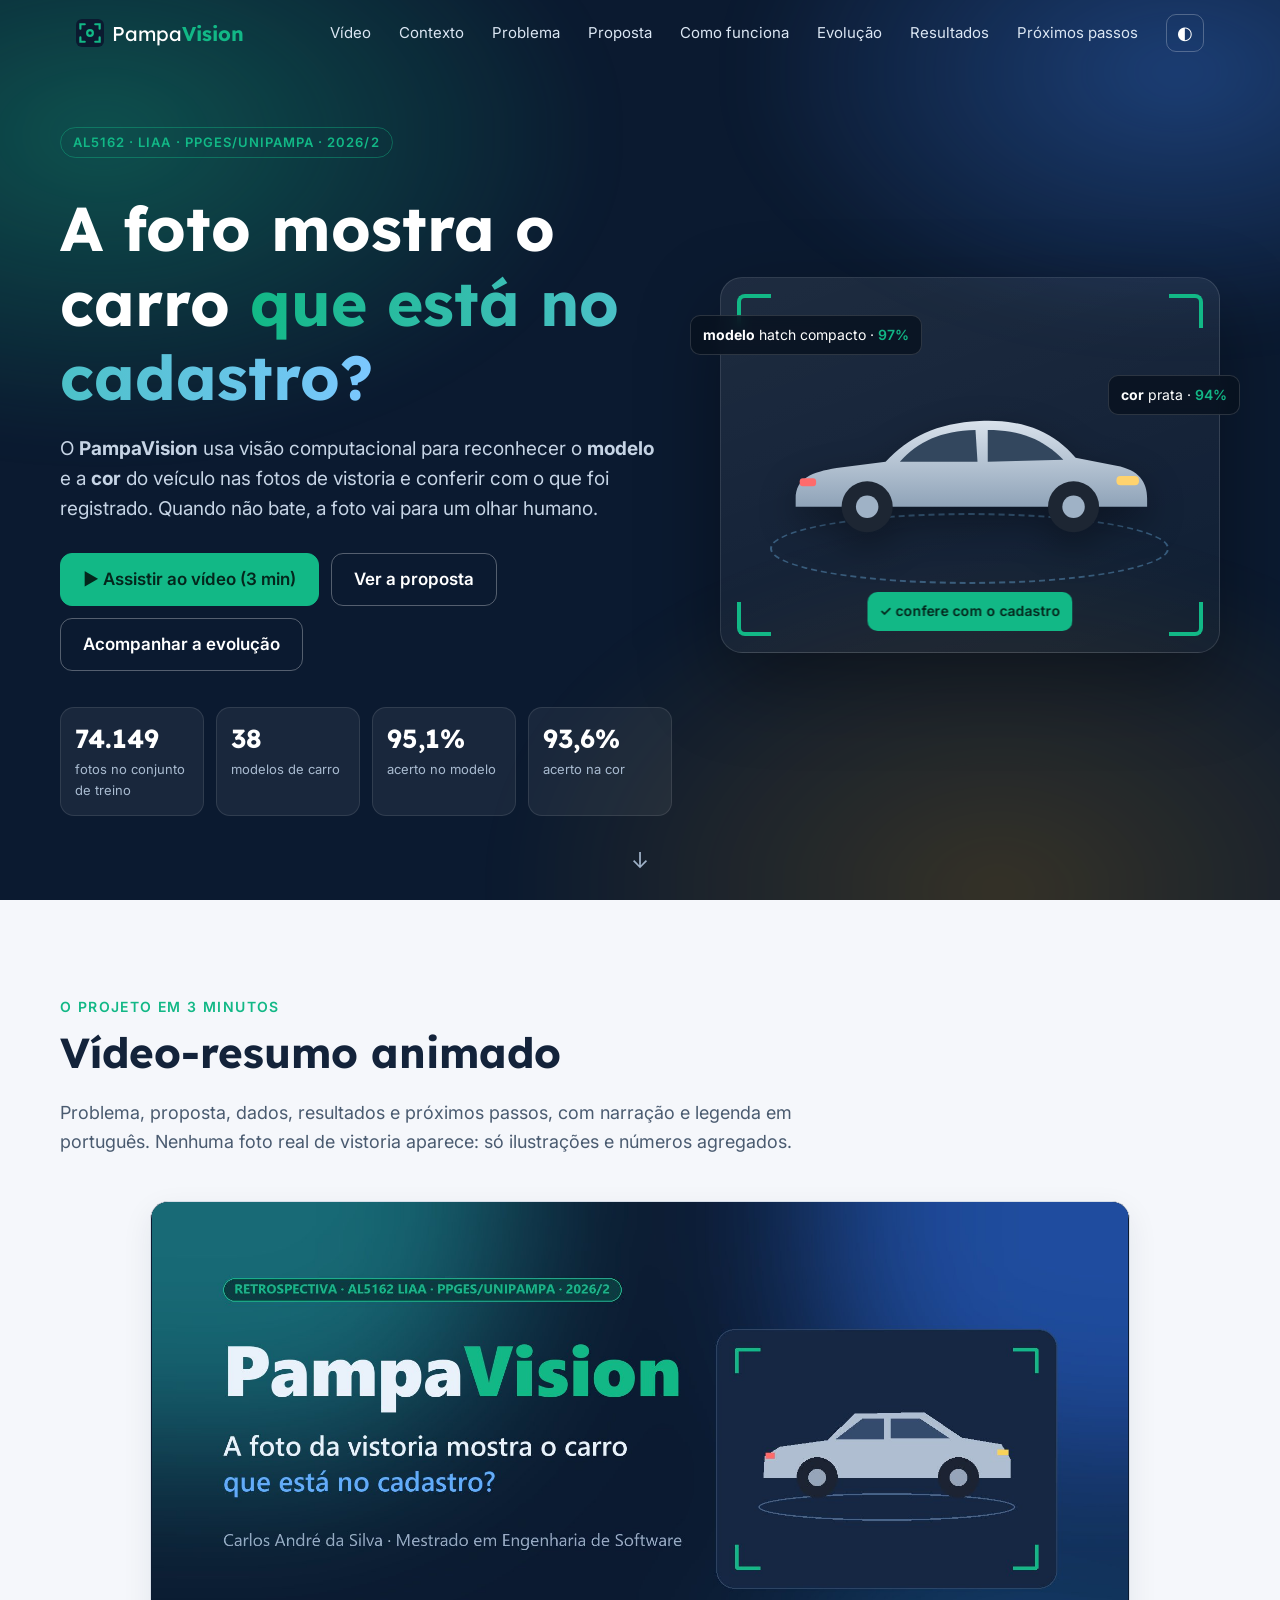
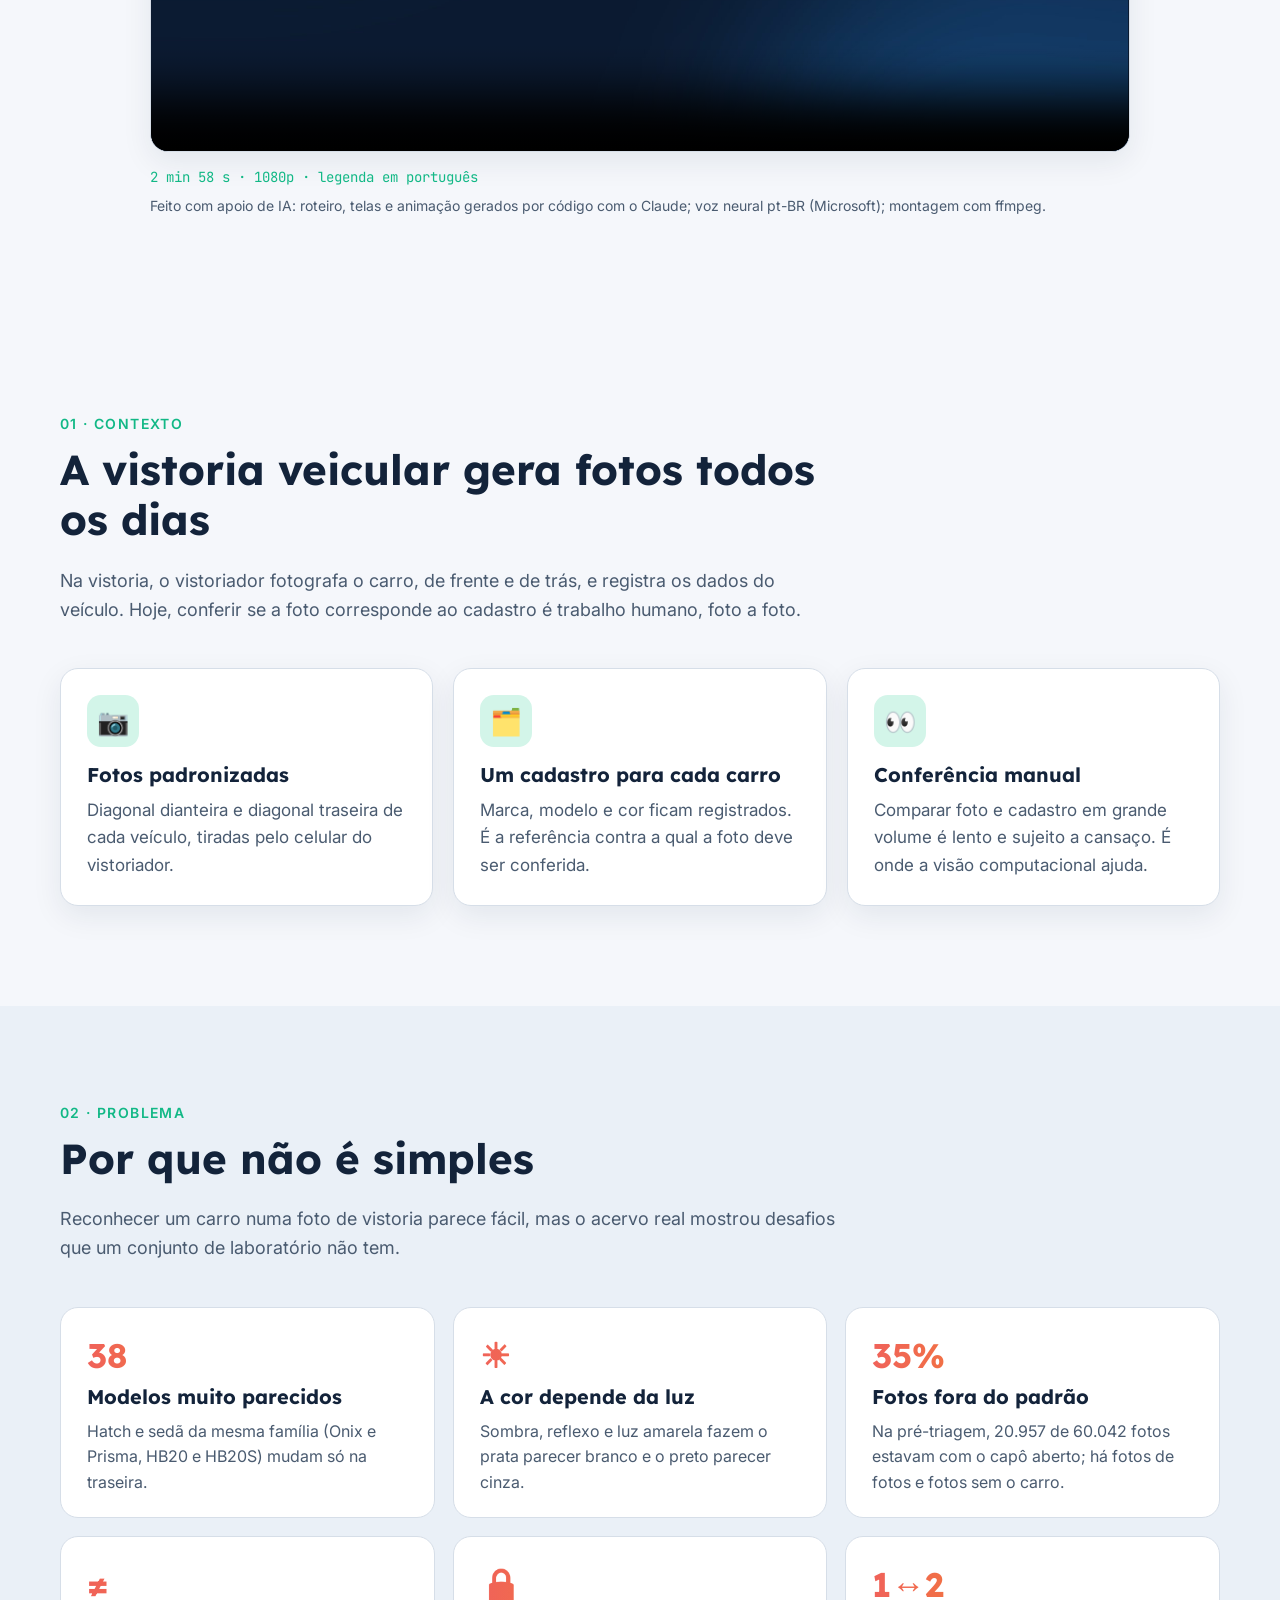
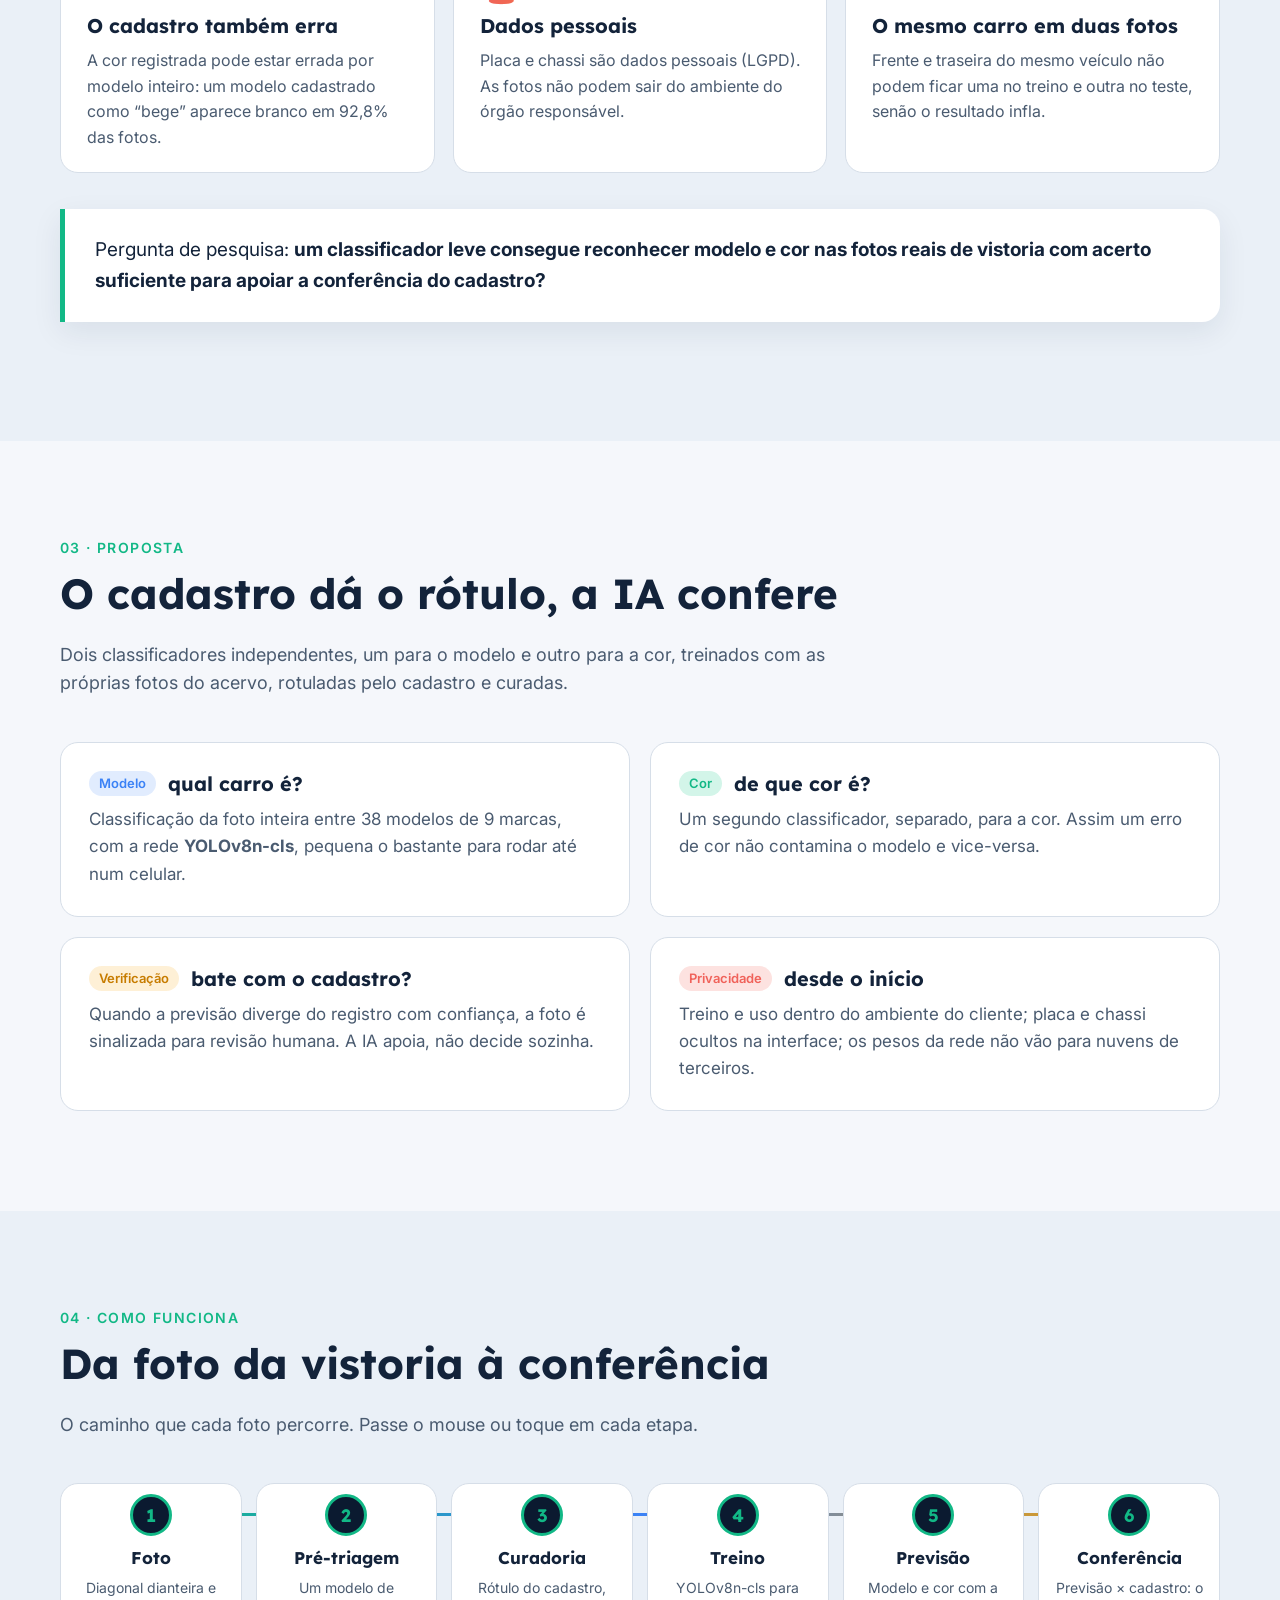
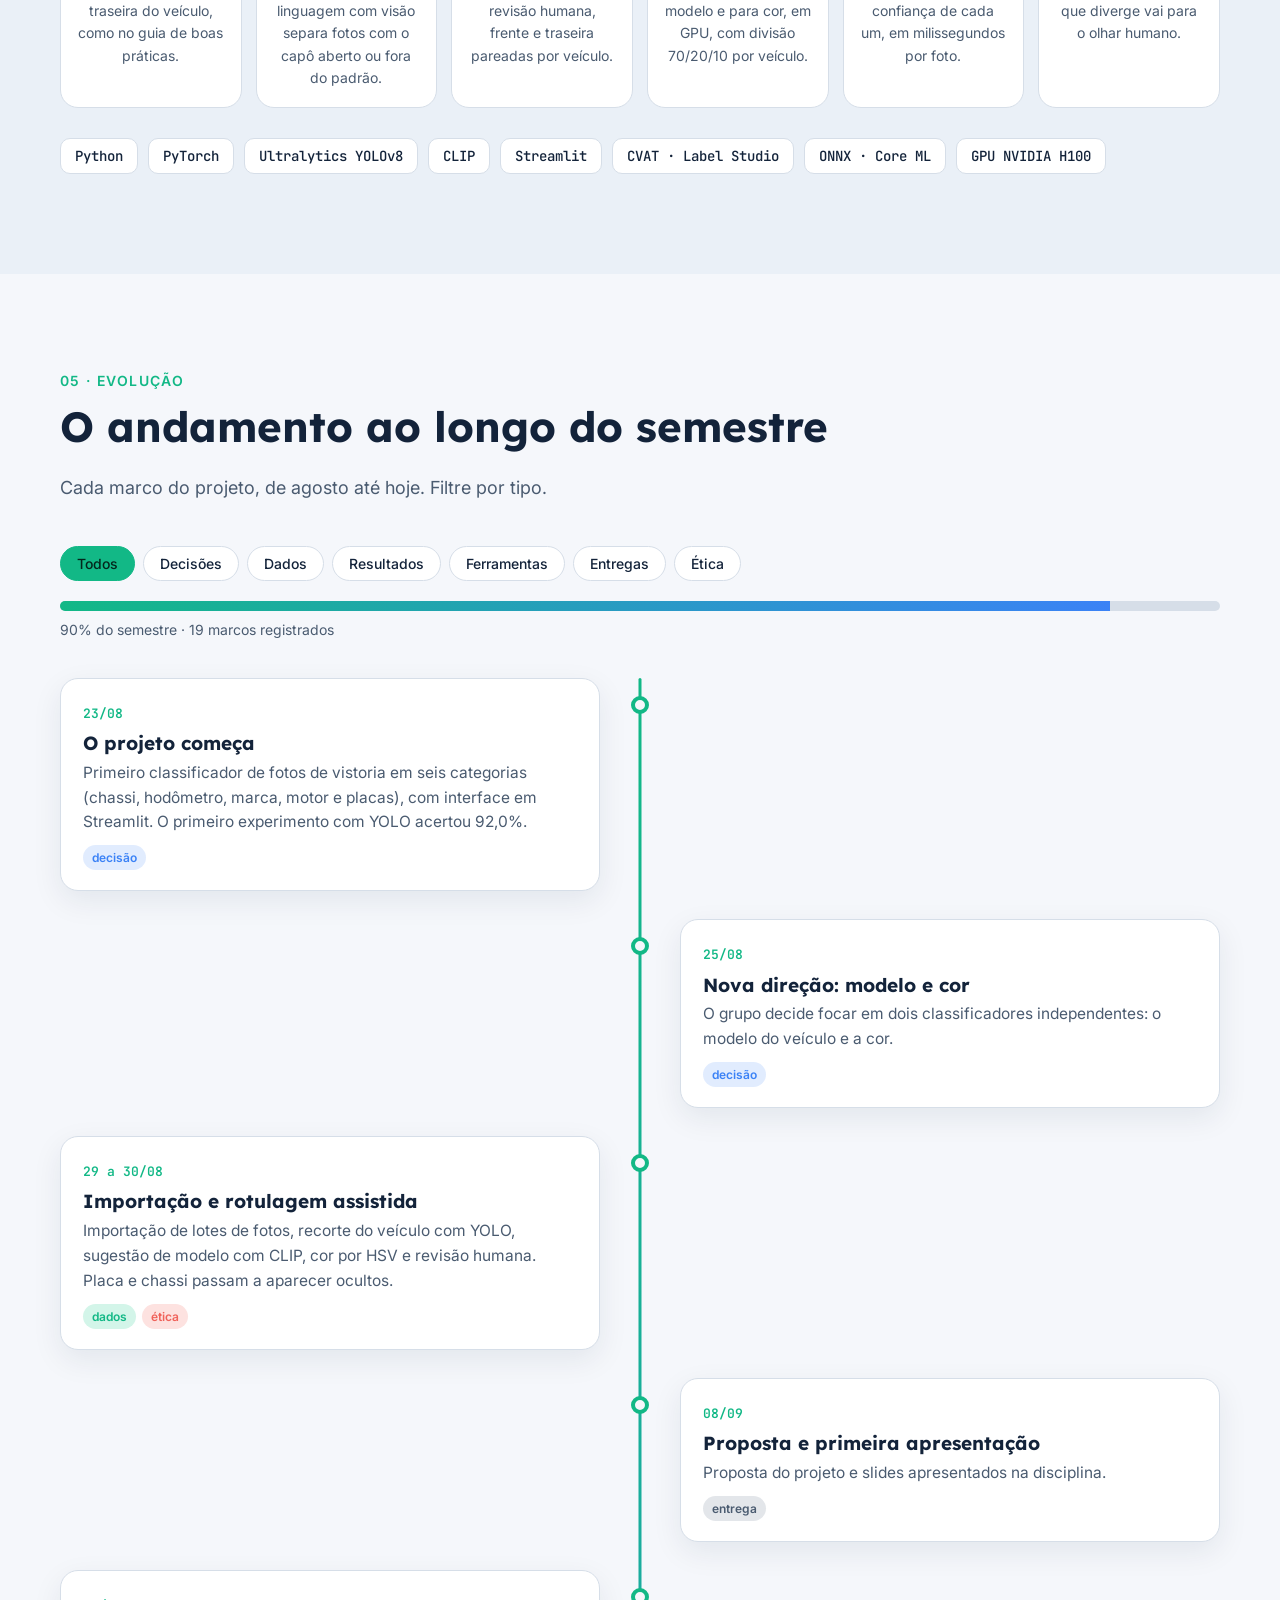
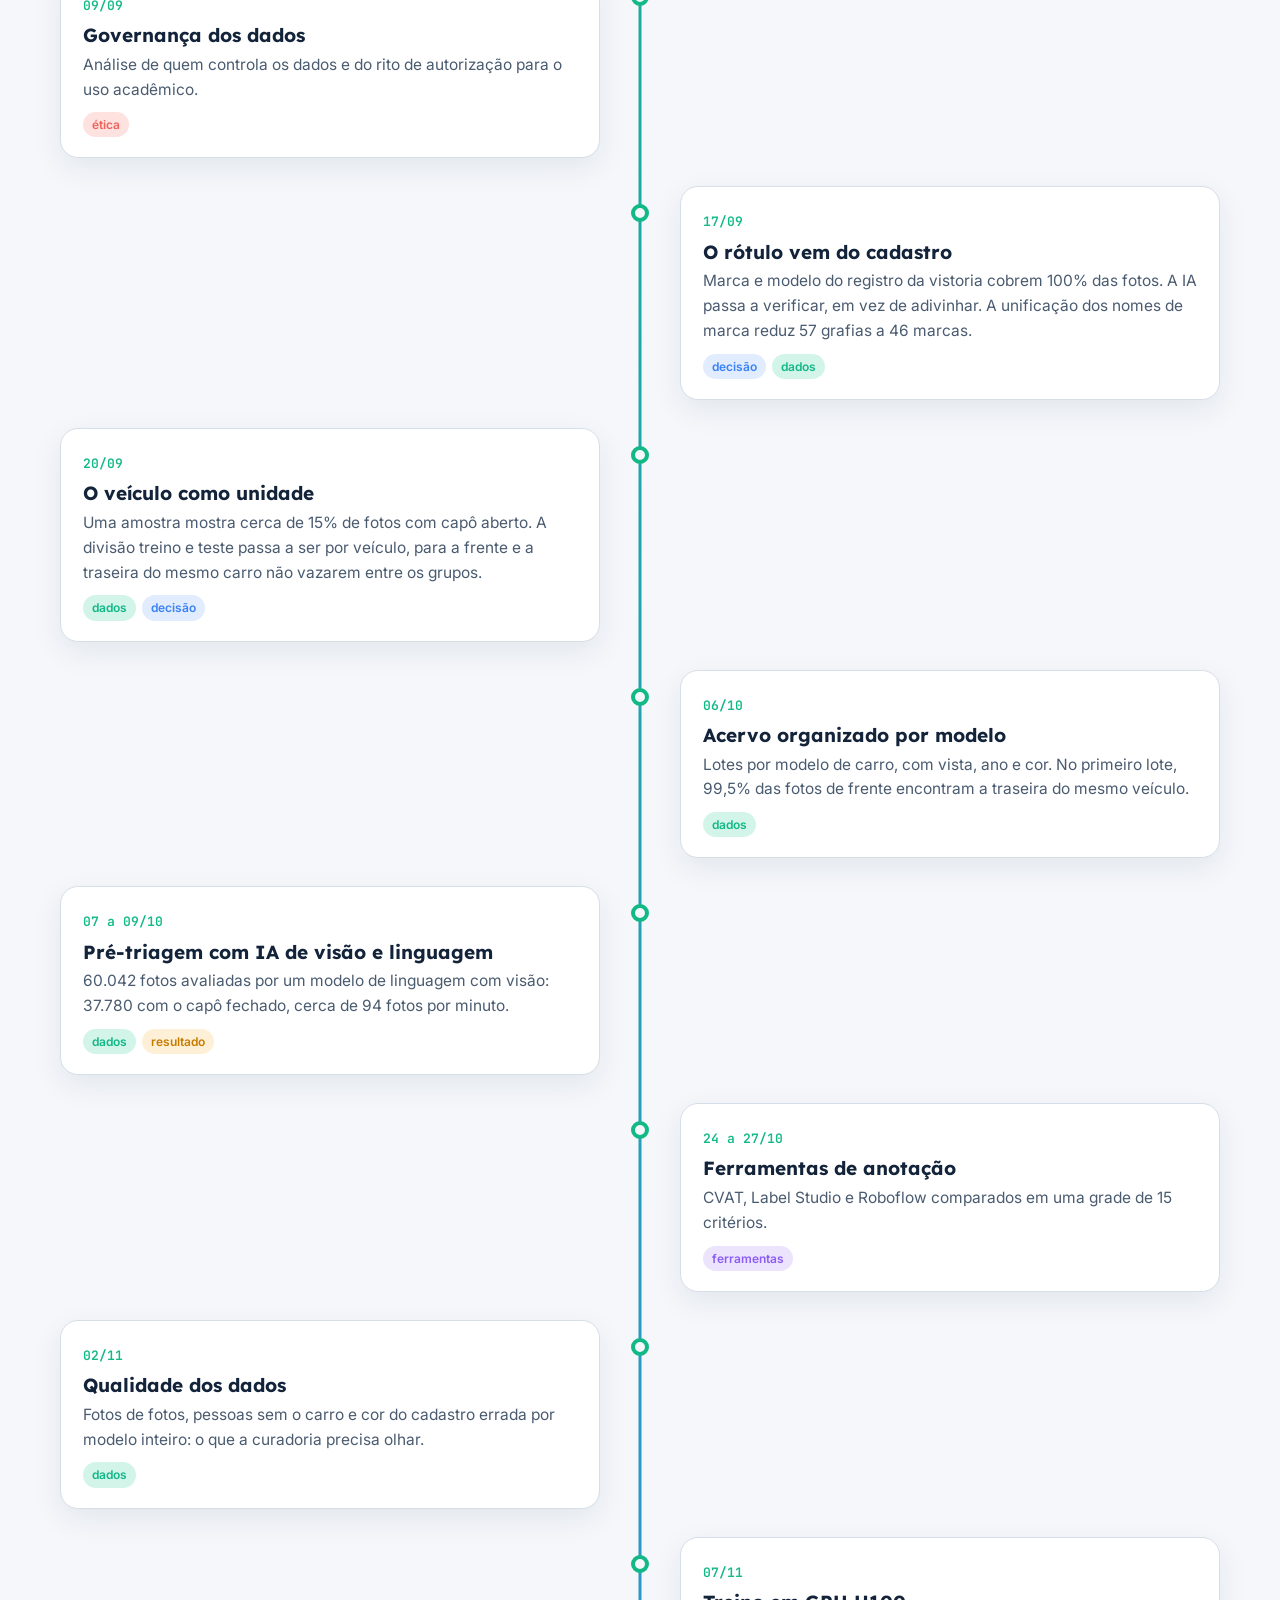
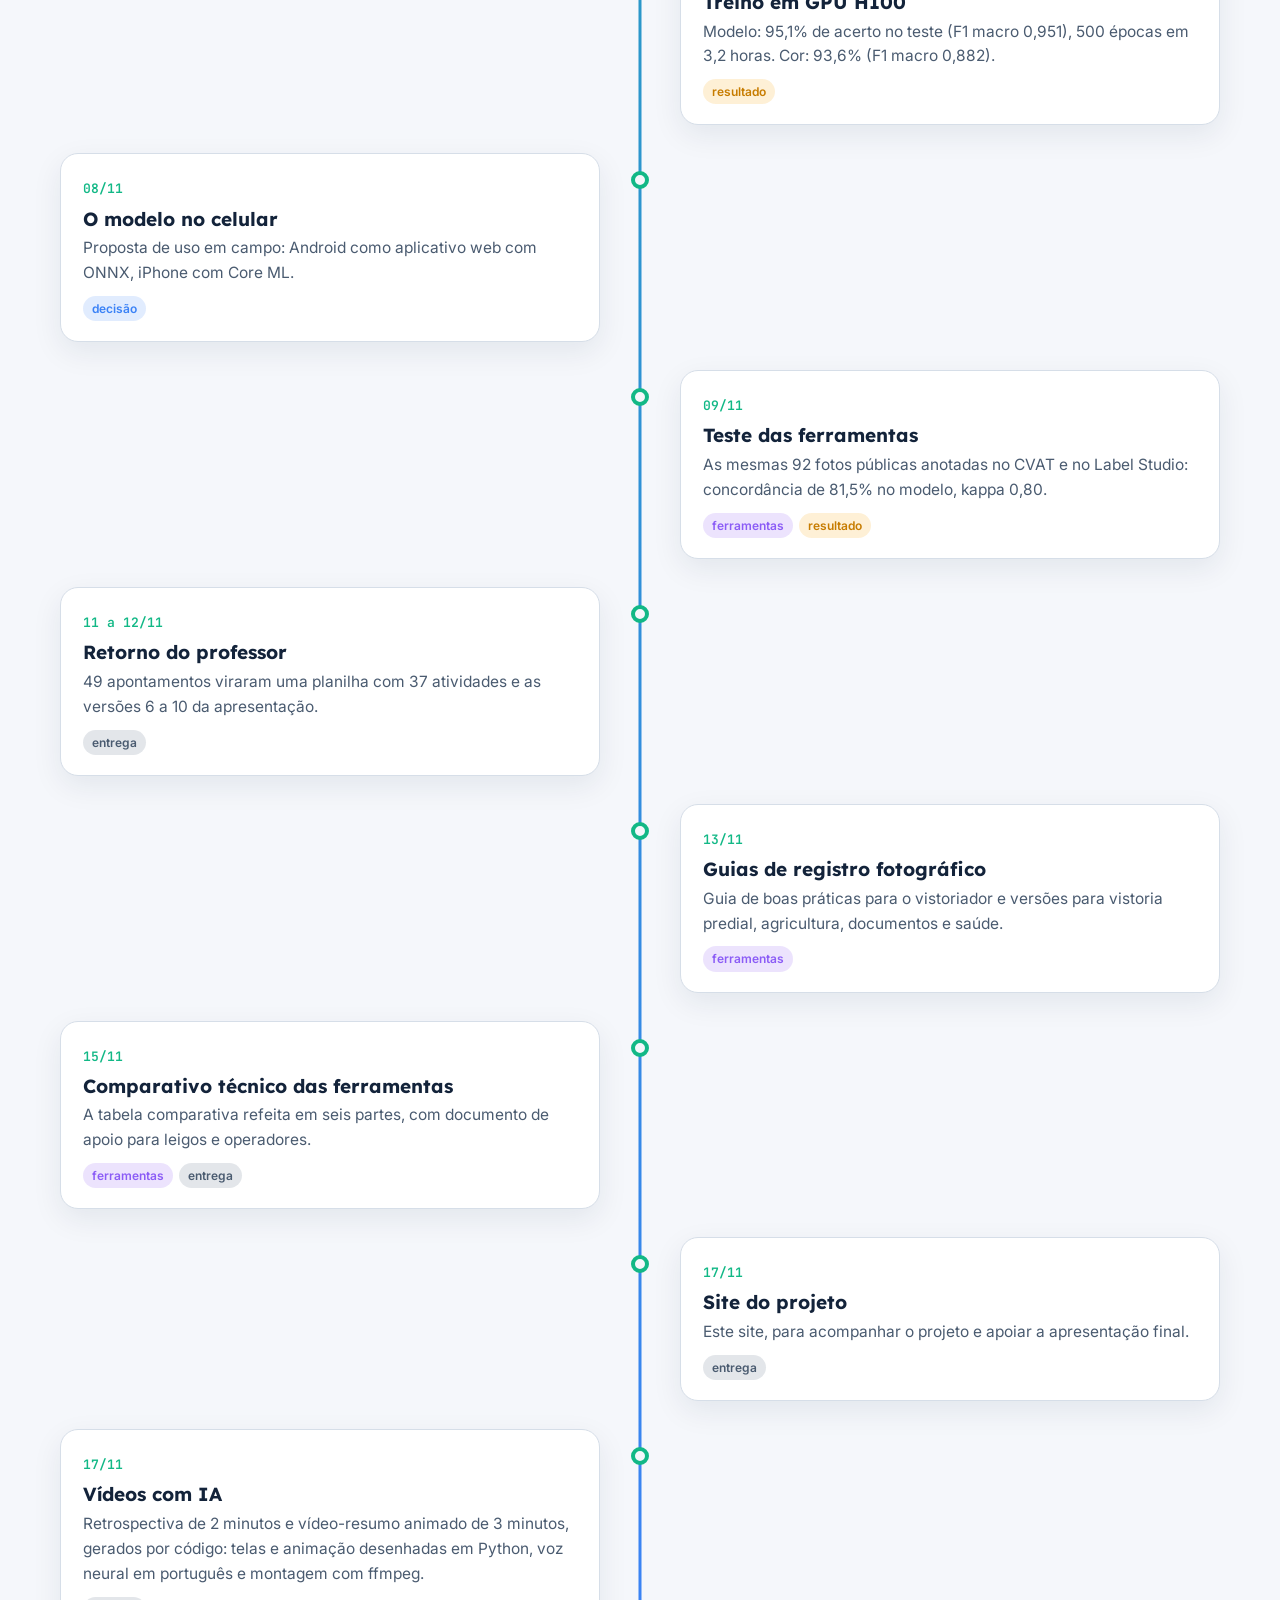
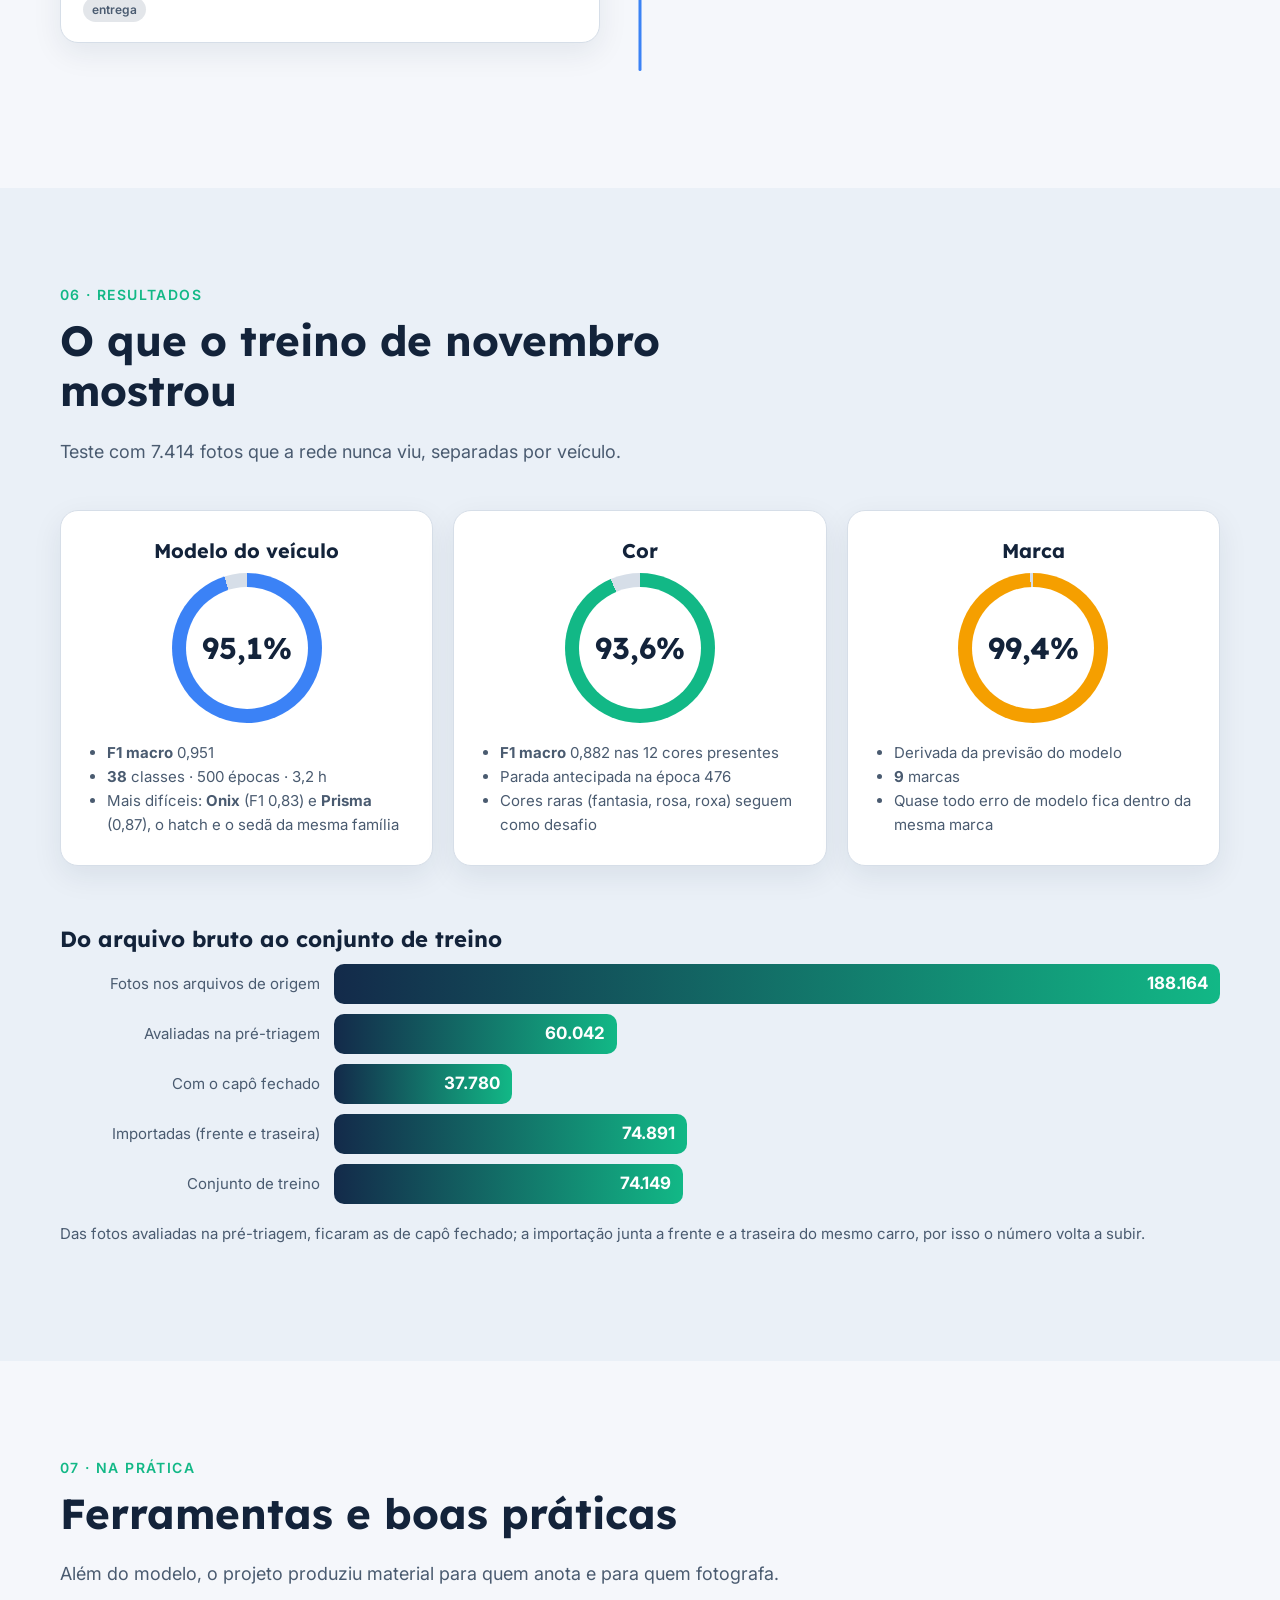
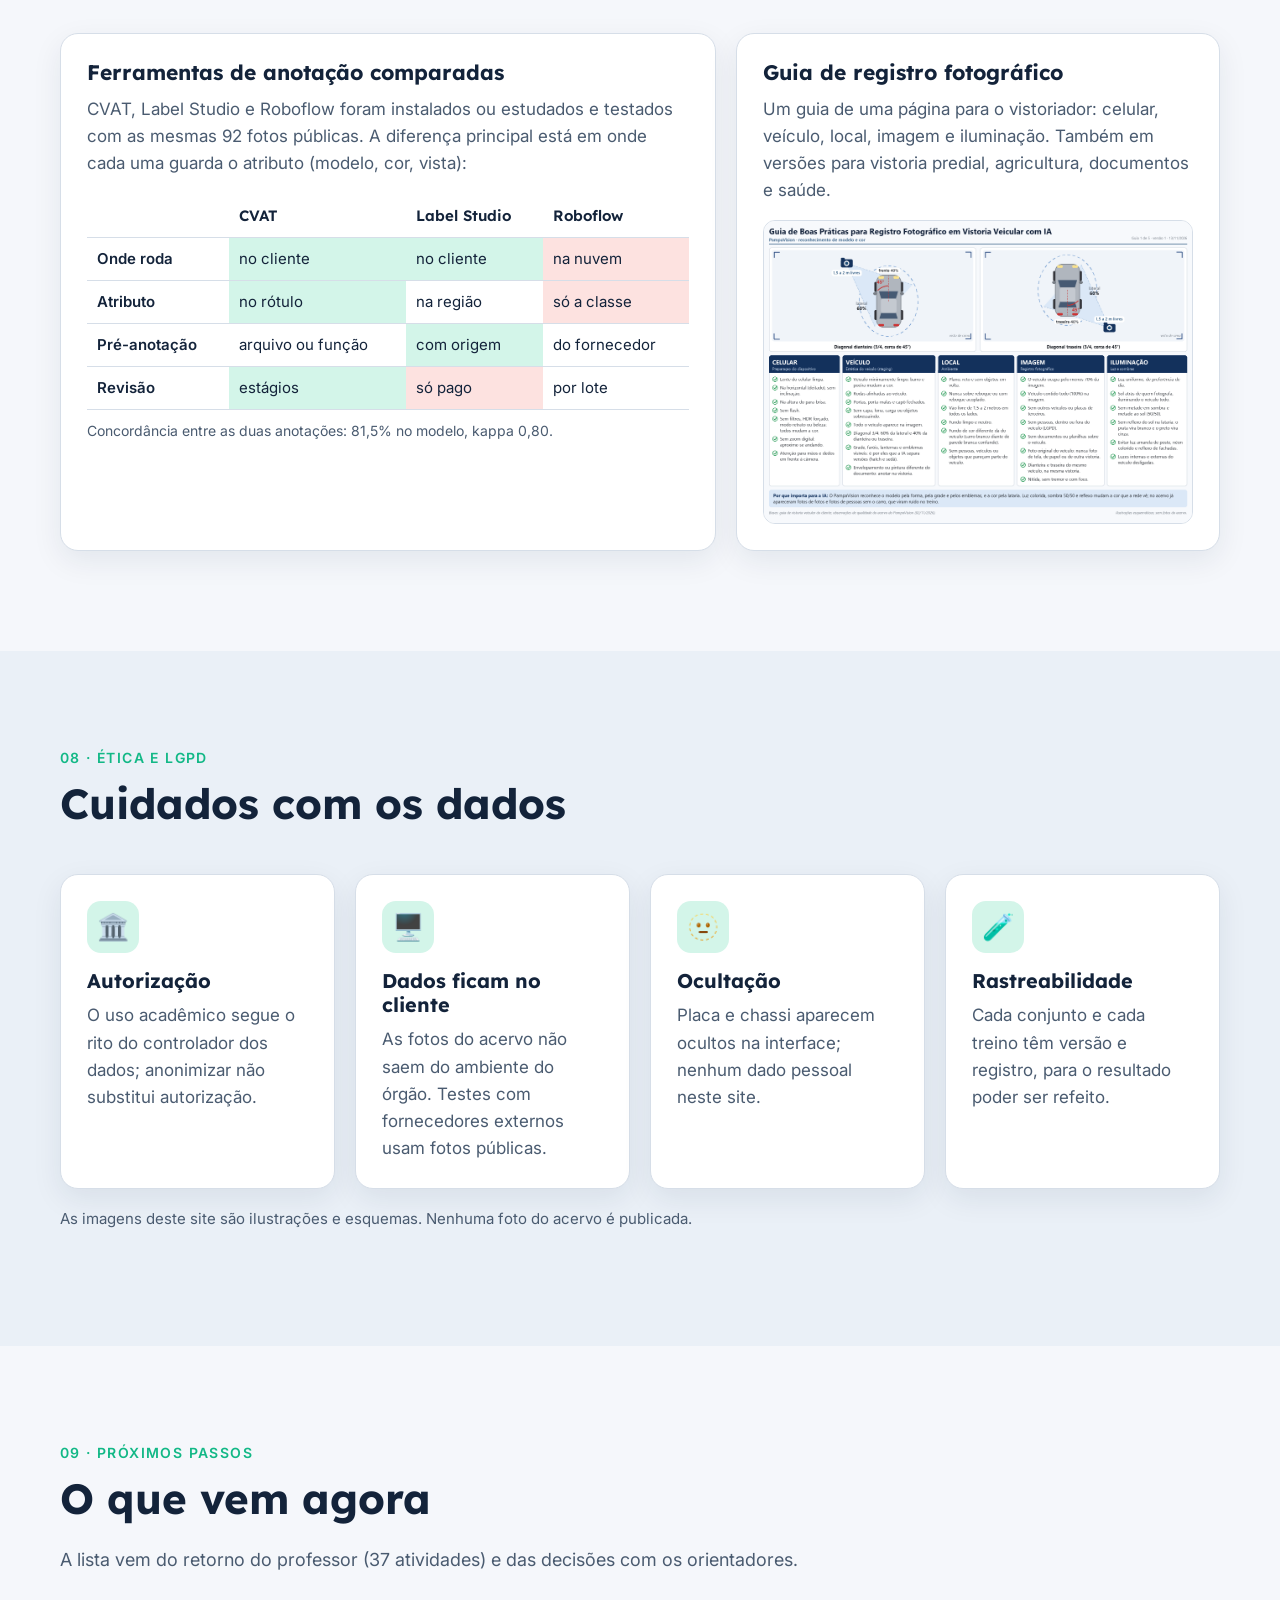
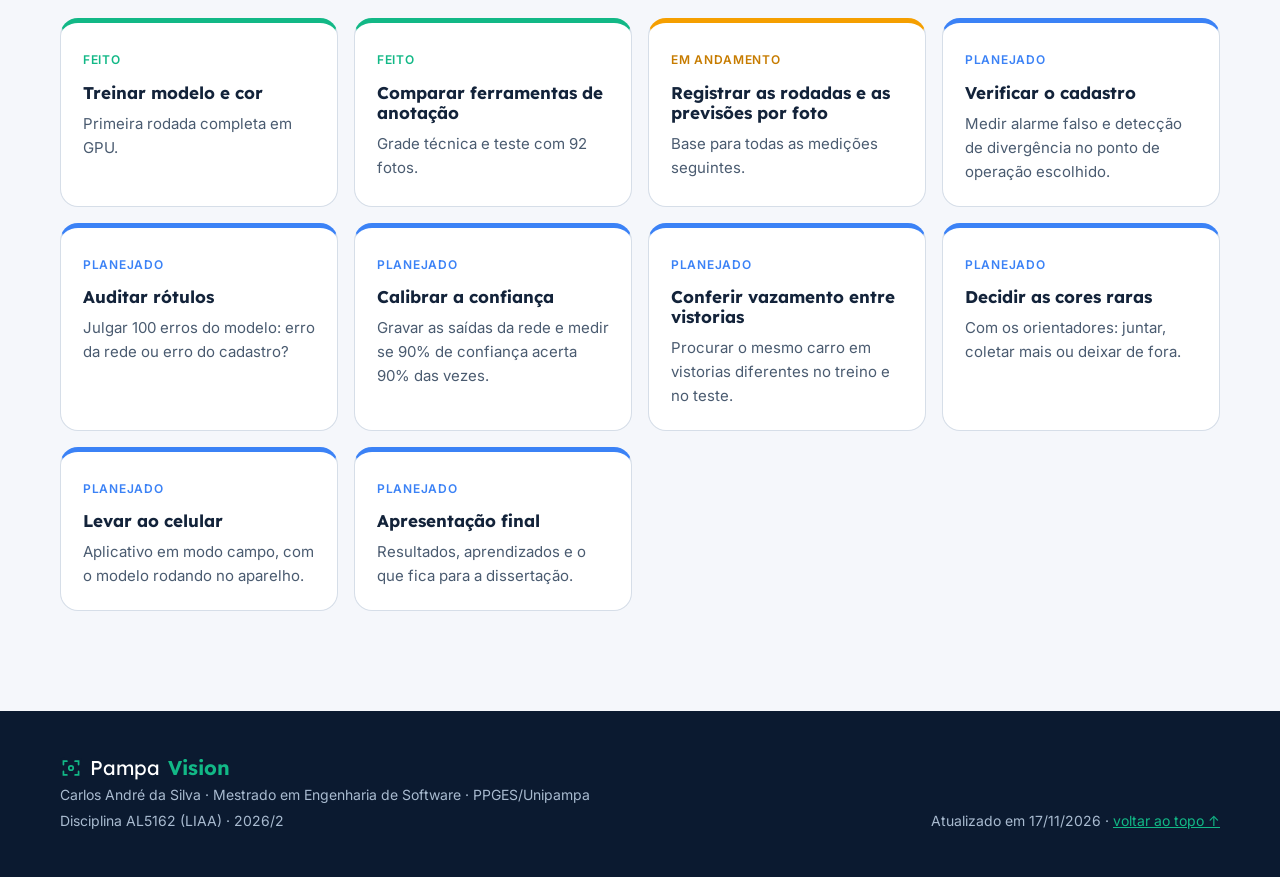
==== commit 3b70e989: "Add files via upload" ====
--- a/index.html
+++ b/index.html
@@ -23,6 +23,7 @@
     </a>
     <button class="menu-btn" aria-label="Abrir menu" aria-expanded="false">☰</button>
     <ul class="links">
+      <li><a href="#video">Vídeo</a></li>
       <li><a href="#contexto">Contexto</a></li>
       <li><a href="#problema">Problema</a></li>
       <li><a href="#proposta">Proposta</a></li>
@@ -47,7 +48,8 @@
       <h1>A foto mostra o carro <span class="grad">que está no cadastro?</span></h1>
       <p class="lead">O <b>PampaVision</b> usa visão computacional para reconhecer o <b>modelo</b> e a <b>cor</b> do veículo nas fotos de vistoria e conferir com o que foi registrado. Quando não bate, a foto vai para um olhar humano.</p>
       <div class="acoes">
-        <a class="btn primario" href="#proposta">Ver a proposta</a>
+        <a class="btn primario" href="#video">▶ Assistir ao vídeo (3 min)</a>
+        <a class="btn" href="#proposta">Ver a proposta</a>
         <a class="btn" href="#evolucao">Acompanhar a evolução</a>
       </div>
       <dl class="numeros">
@@ -84,7 +86,27 @@
       </figcaption>
     </figure>
   </div>
-  <a class="rolar" href="#contexto" aria-label="Rolar para o contexto">↓</a>
+  <a class="rolar" href="#video" aria-label="Rolar para o vídeo">↓</a>
+</section>
+
+<!-- ============================================================ VÍDEO -->
+<section class="secao video" id="video">
+  <div class="cab">
+    <p class="kicker">O projeto em 3 minutos</p>
+    <h2>Vídeo-resumo animado</h2>
+    <p class="sub">Problema, proposta, dados, resultados e próximos passos, com narração e legenda em português. Nenhuma foto real de vistoria aparece: só ilustrações e números agregados.</p>
+  </div>
+  <figure class="player revelar">
+    <video controls preload="metadata" playsinline poster="assets/video/pampavision_3min_poster.jpg">
+      <source src="assets/video/pampavision_3min.mp4" type="video/mp4">
+      <track kind="captions" src="assets/video/pampavision_3min.vtt" srclang="pt-BR" label="Português" default>
+      Seu navegador não reproduz vídeo. <a href="assets/video/pampavision_3min.mp4">Baixe o MP4</a>.
+    </video>
+    <figcaption>
+      <span>2 min 58 s · 1080p · legenda em português</span>
+      <span>Feito com apoio de IA: roteiro, telas e animação gerados por código com o Claude; voz neural pt-BR (Microsoft); montagem com ffmpeg.</span>
+    </figcaption>
+  </figure>
 </section>
 
 <!-- ============================================================ CONTEXTO -->
--- a/assets/css/style.css
+++ b/assets/css/style.css
@@ -268,3 +268,9 @@
   .e1 { left: 2%; } .e2 { right: 2%; }
   .comp { font-size: 13px; }
 }
+
+/* ---------------------------------------------------------------- vídeo */
+.player { margin: 0 auto; max-width: 980px; }
+.player video { display: block; width: 100%; aspect-ratio: 16 / 9; border-radius: var(--raio); background: var(--noite); box-shadow: var(--sombra); border: 1px solid var(--borda); }
+.player figcaption { display: flex; flex-wrap: wrap; justify-content: space-between; gap: 6px 24px; margin-top: 14px; font-size: 14px; color: var(--tinta-suave); }
+.player figcaption span:first-child { font-family: "JetBrains Mono", monospace; color: var(--menta); }
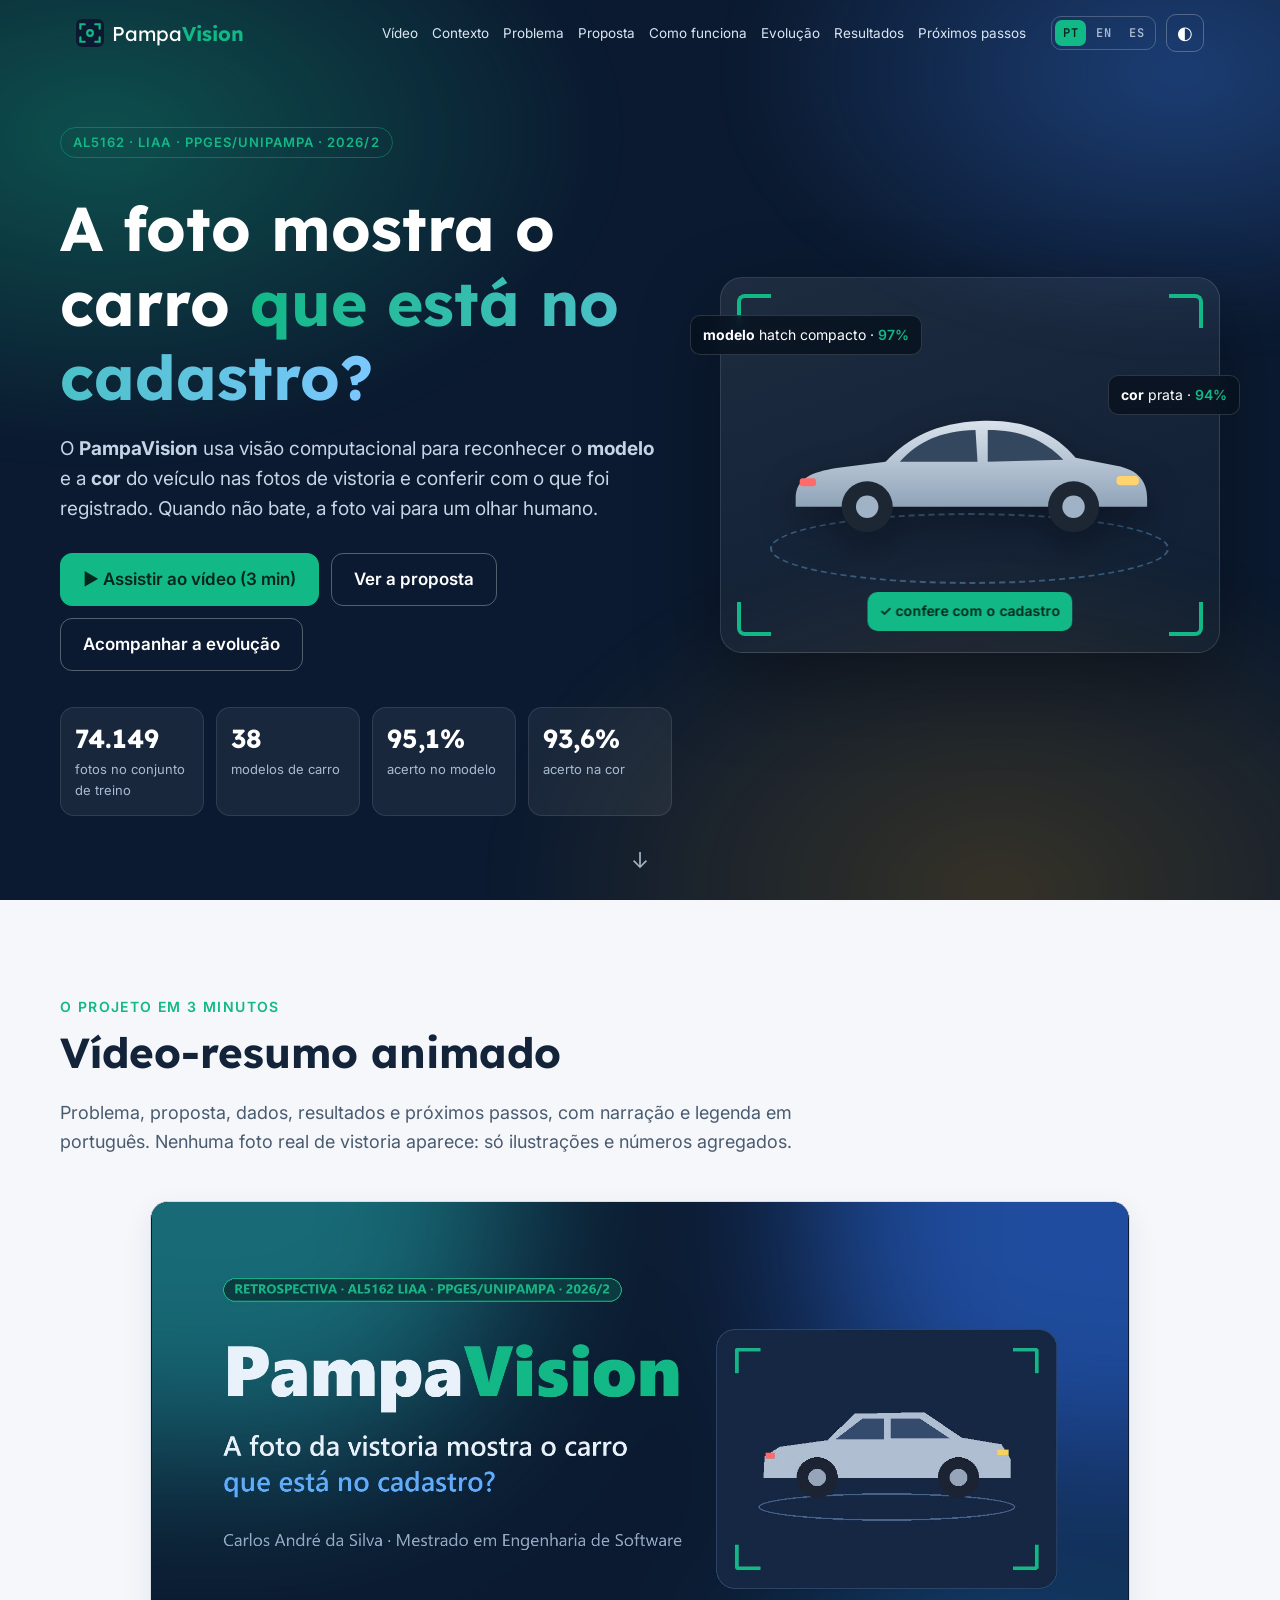
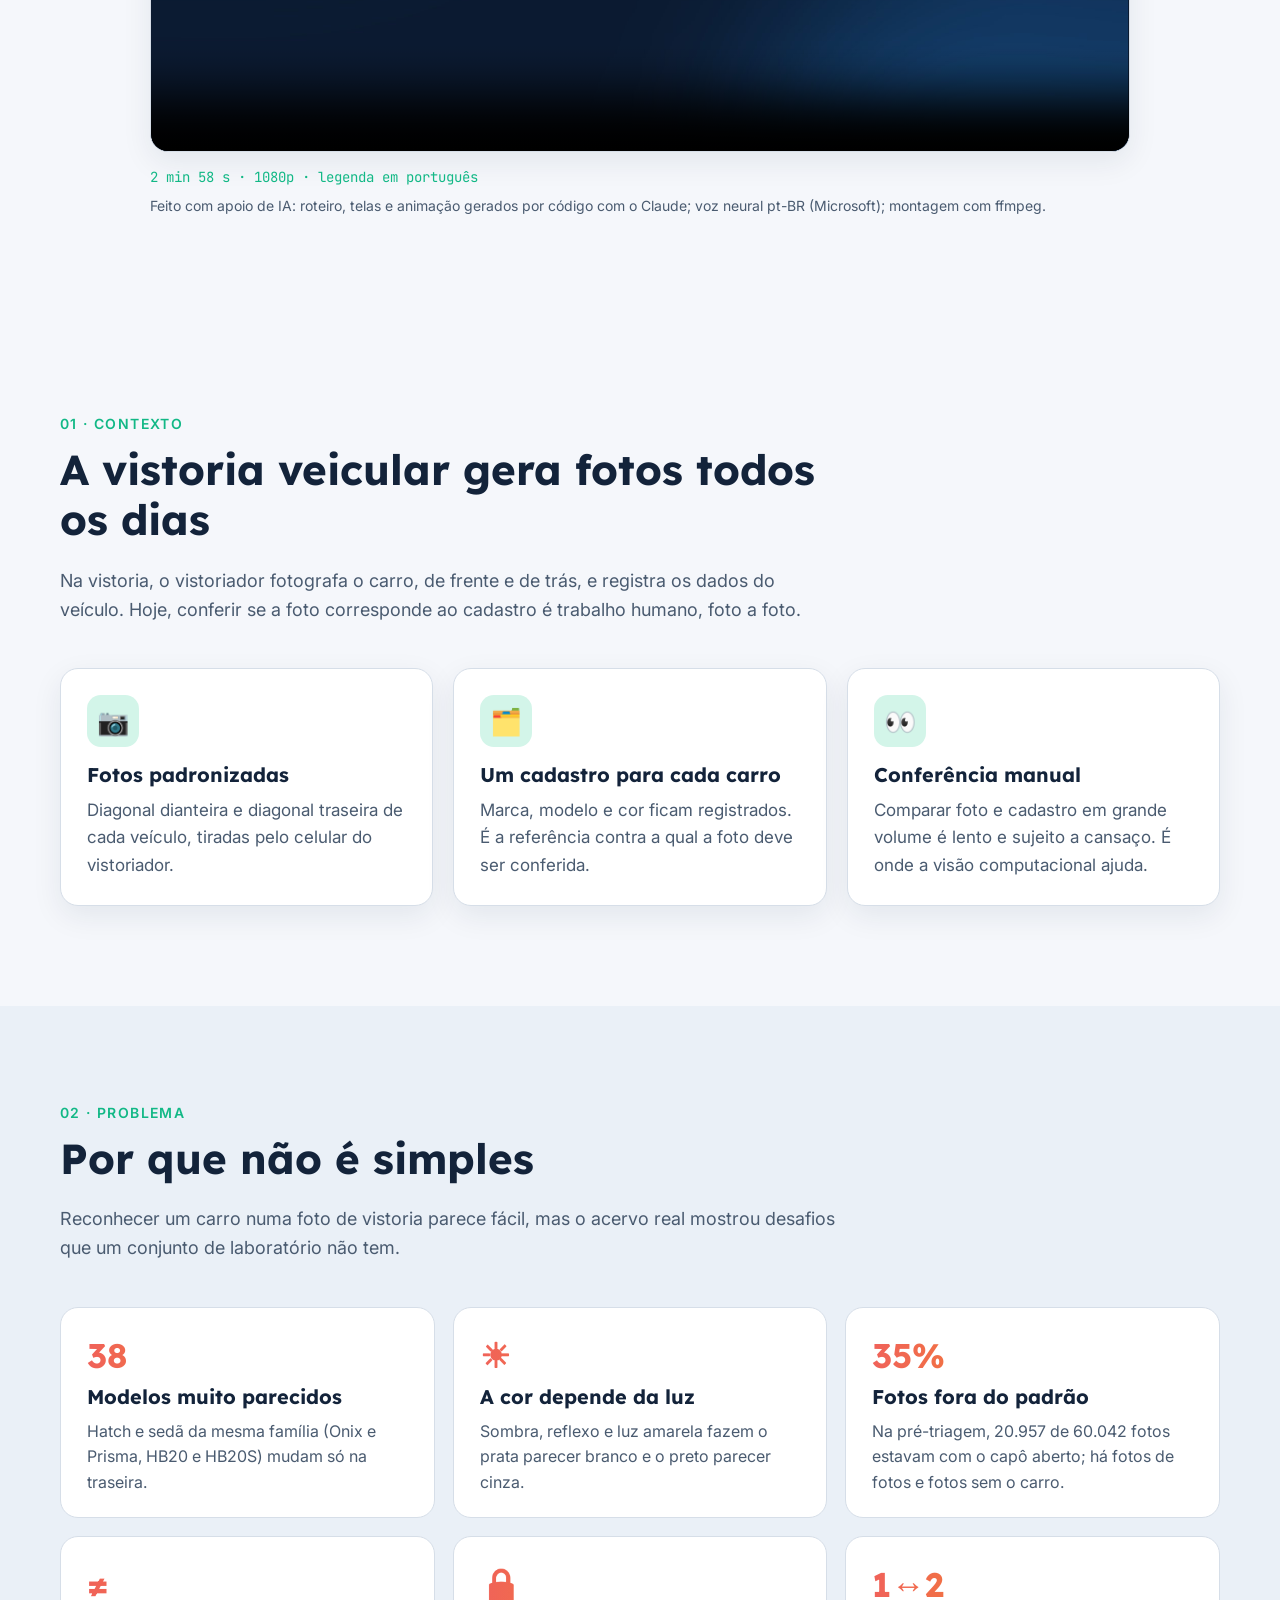
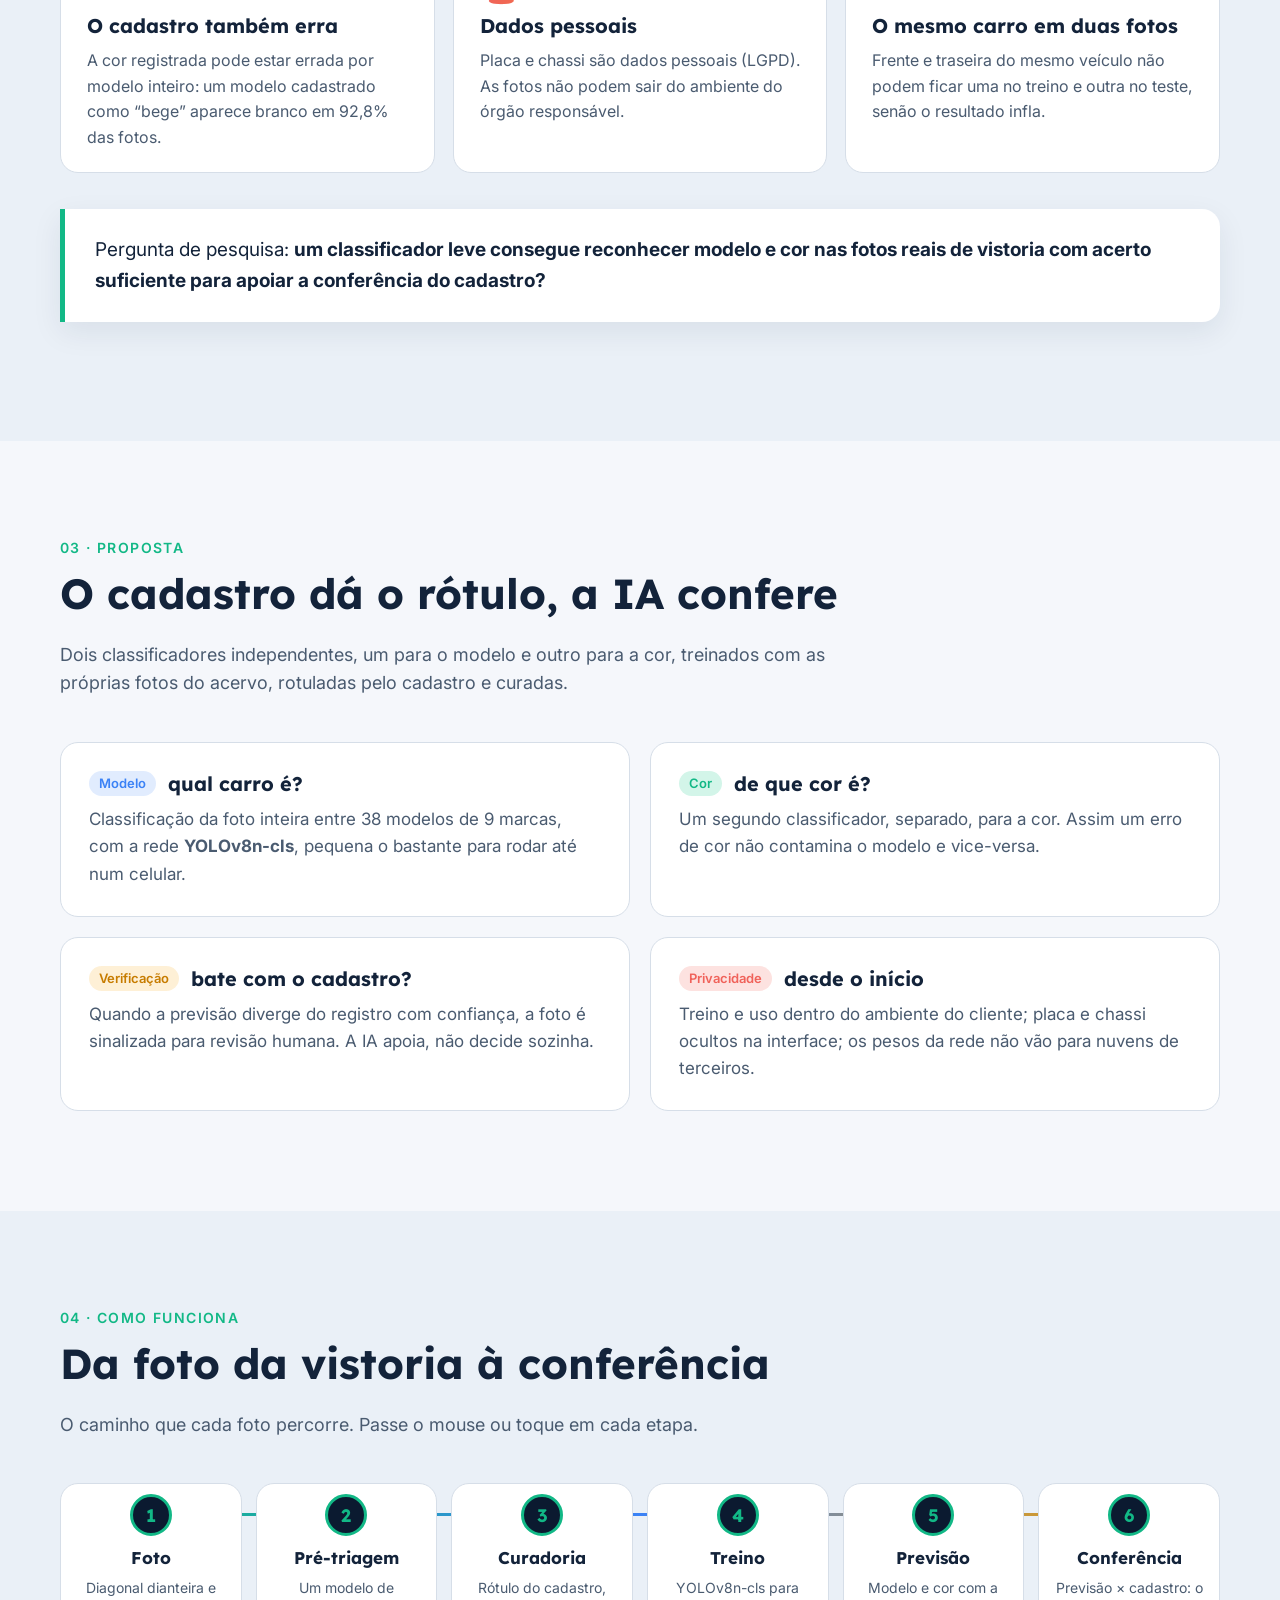
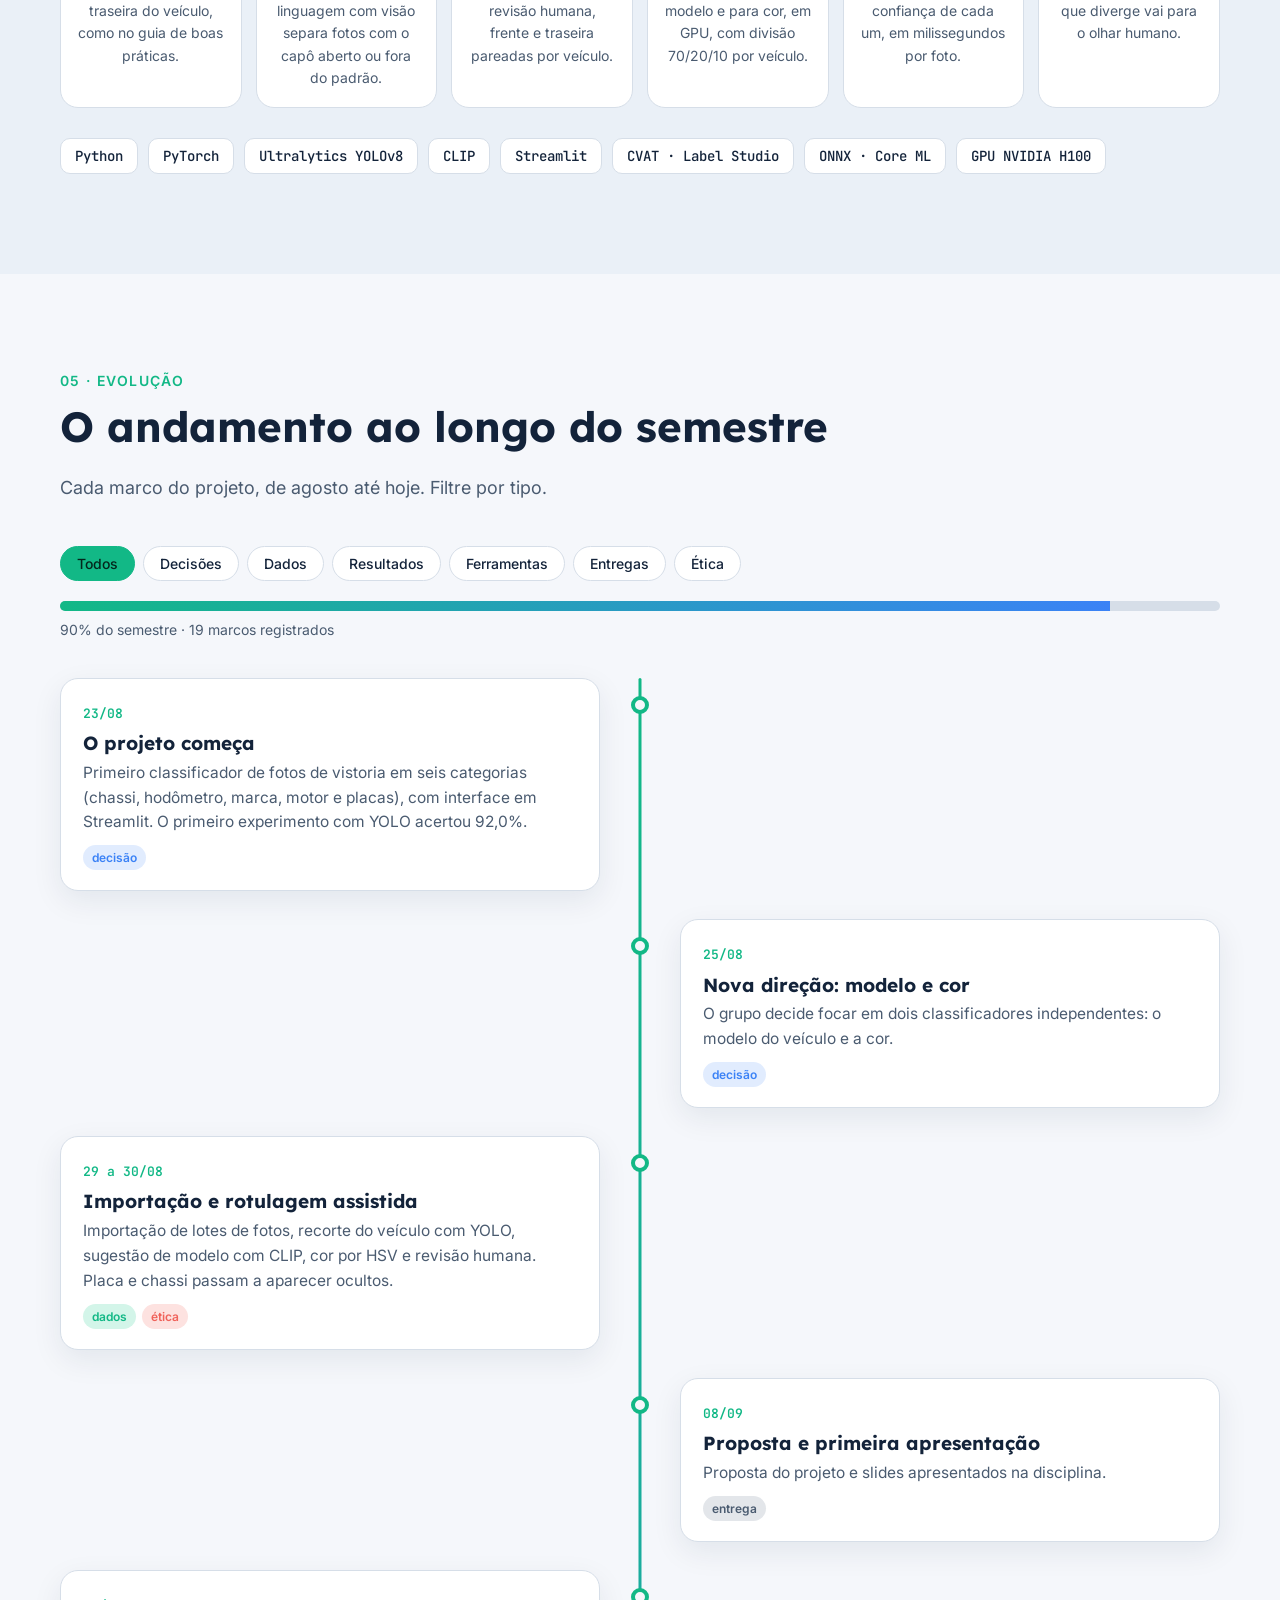
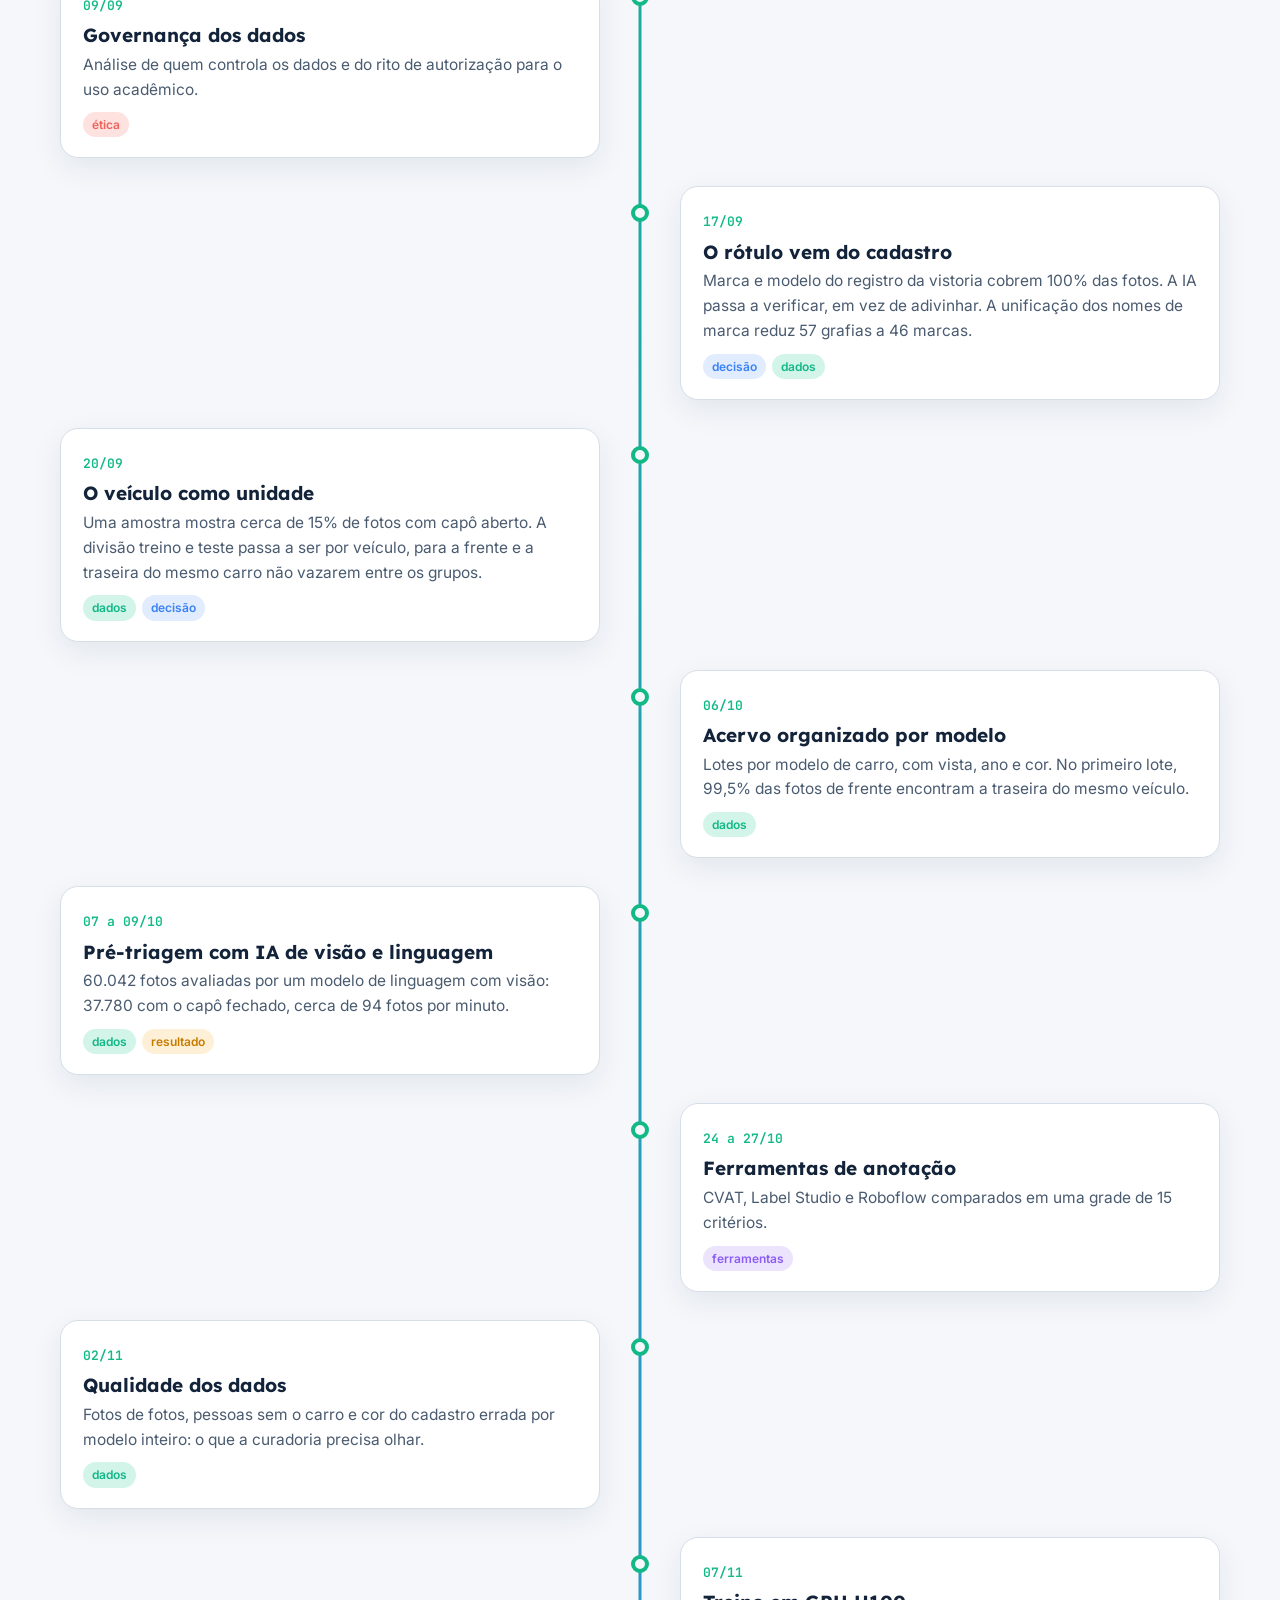
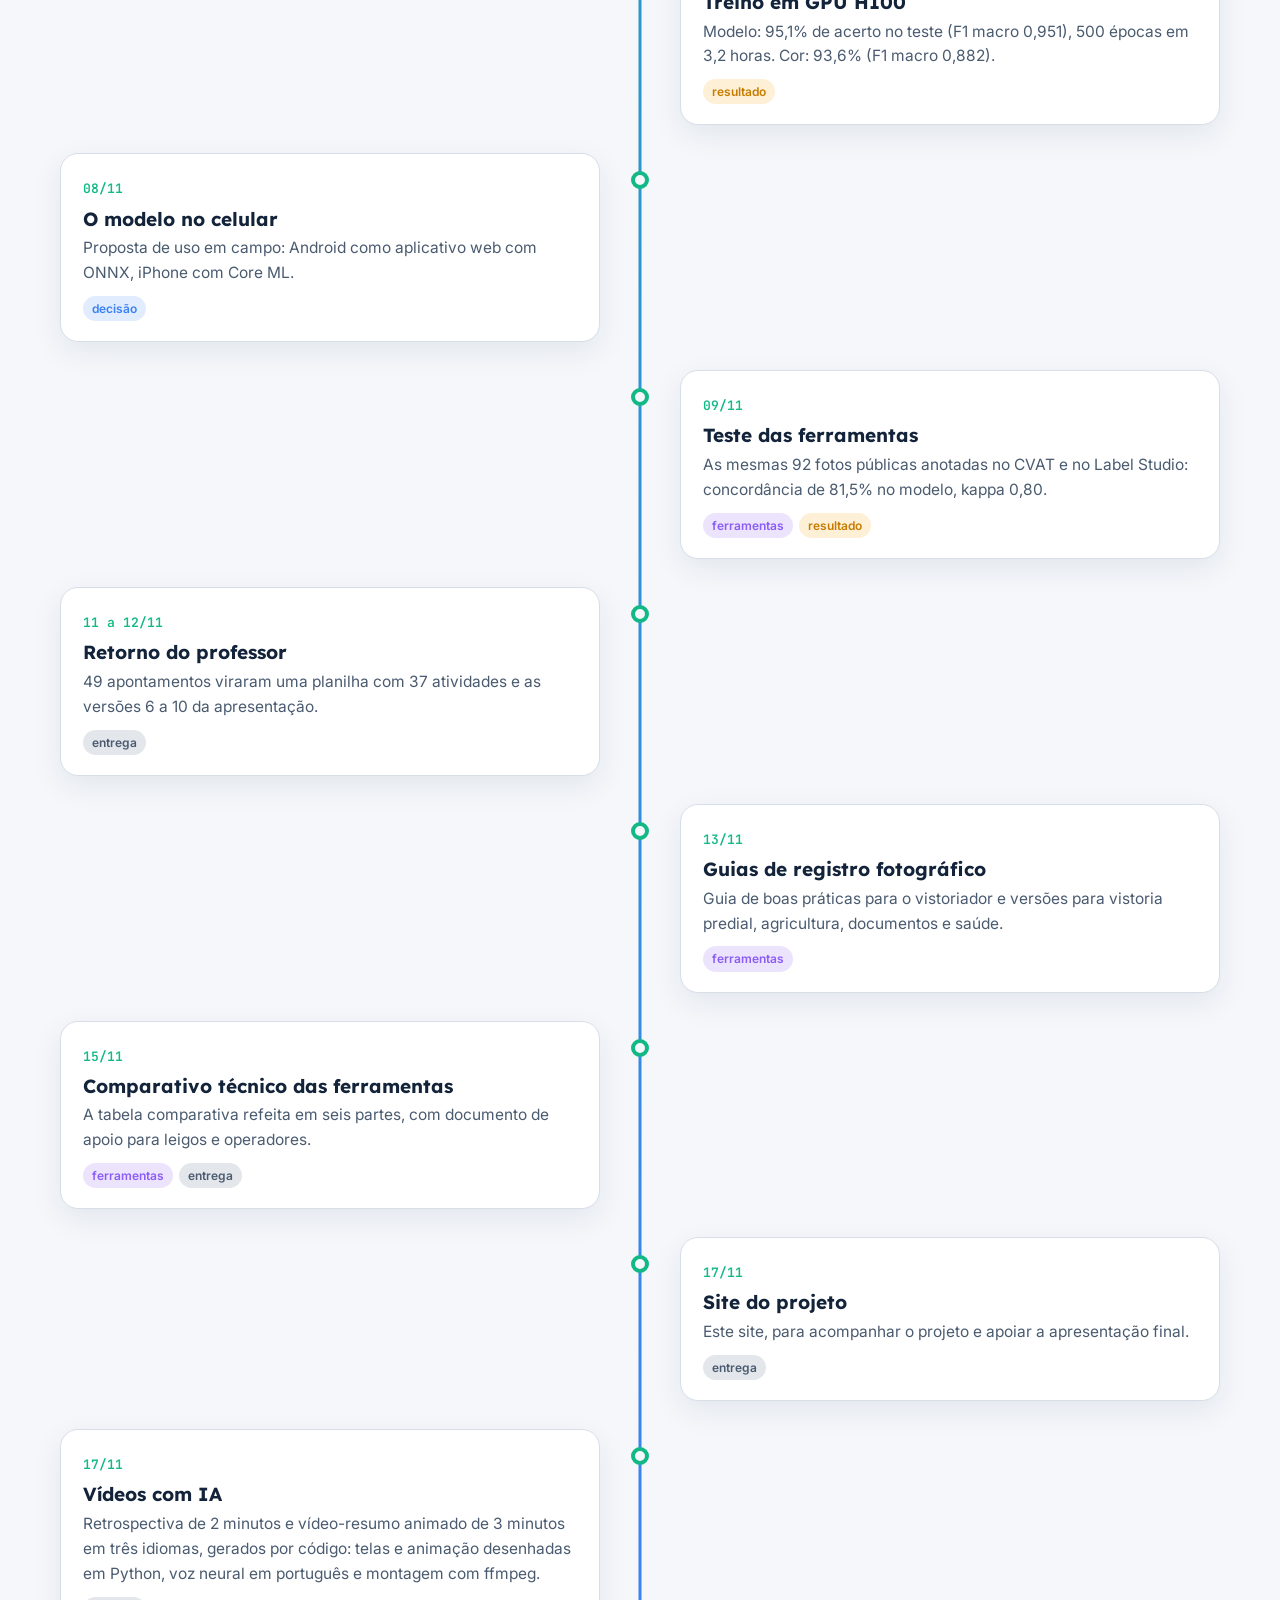
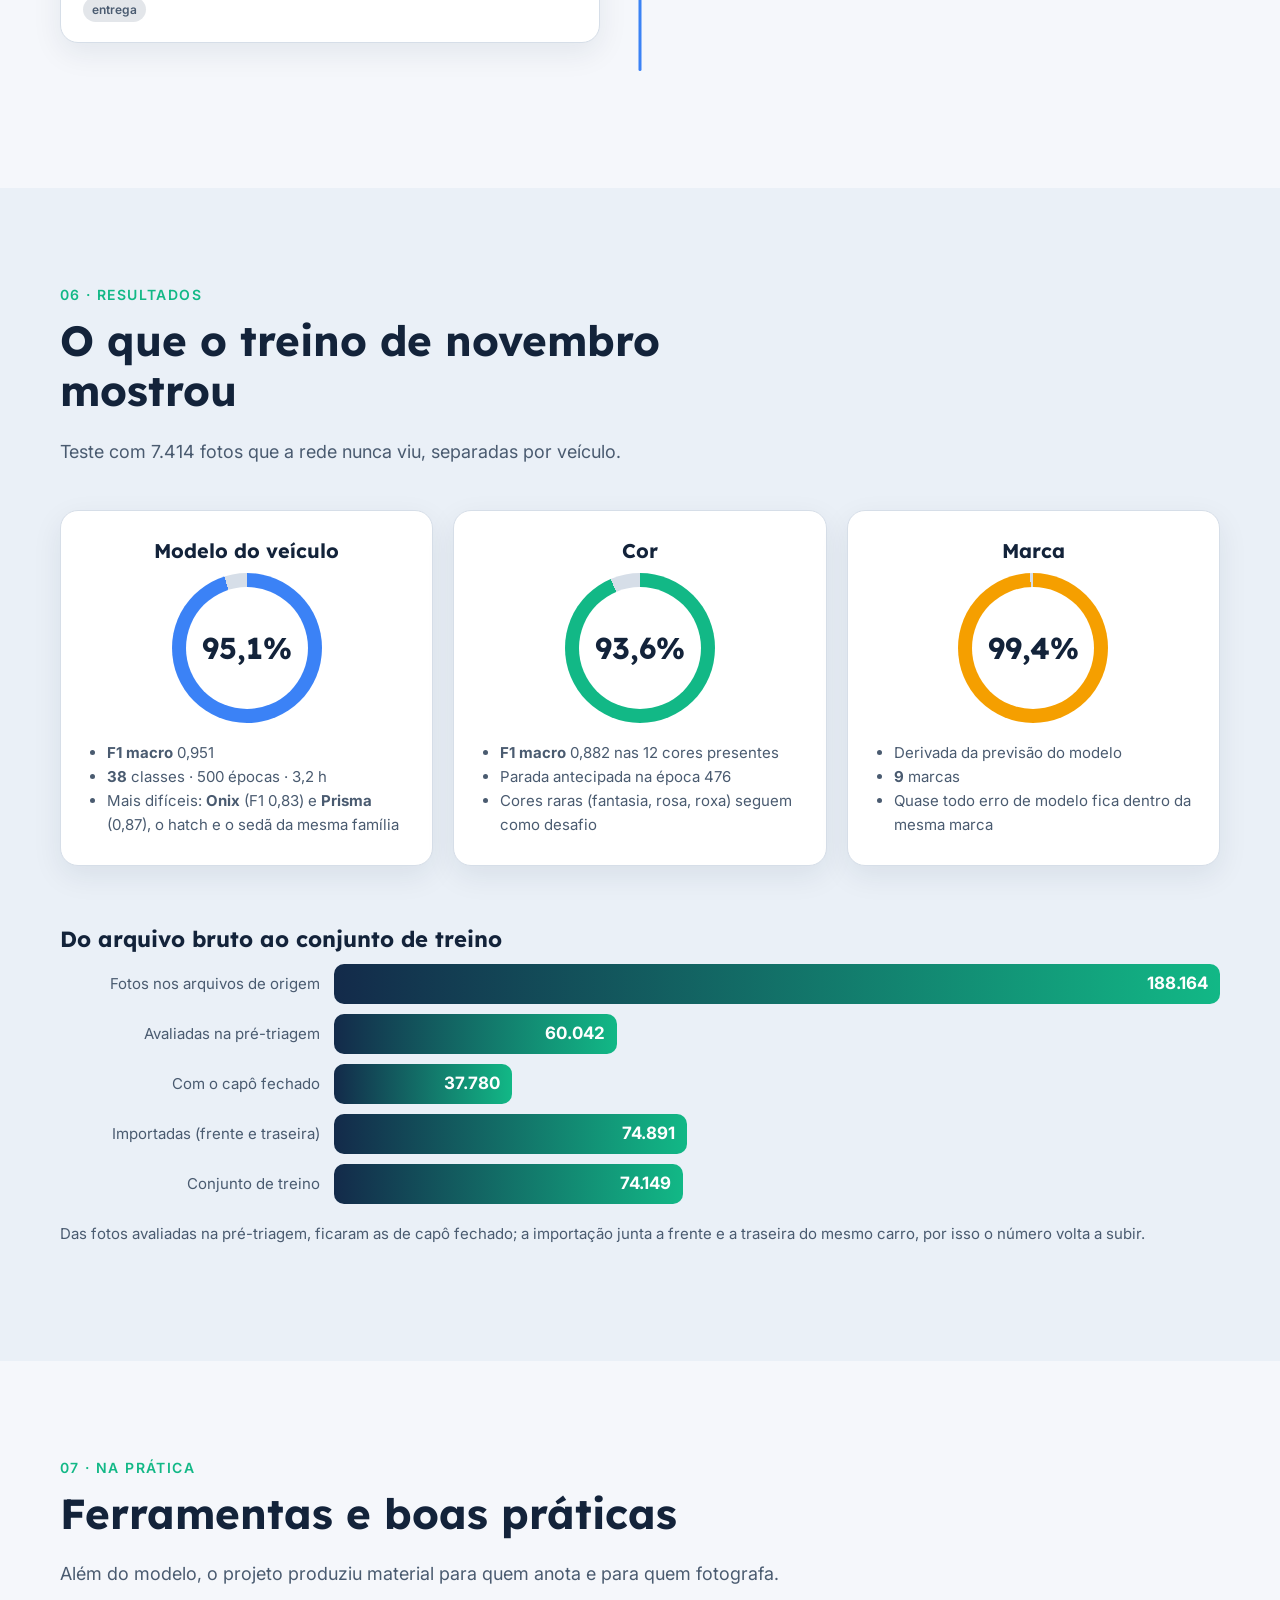
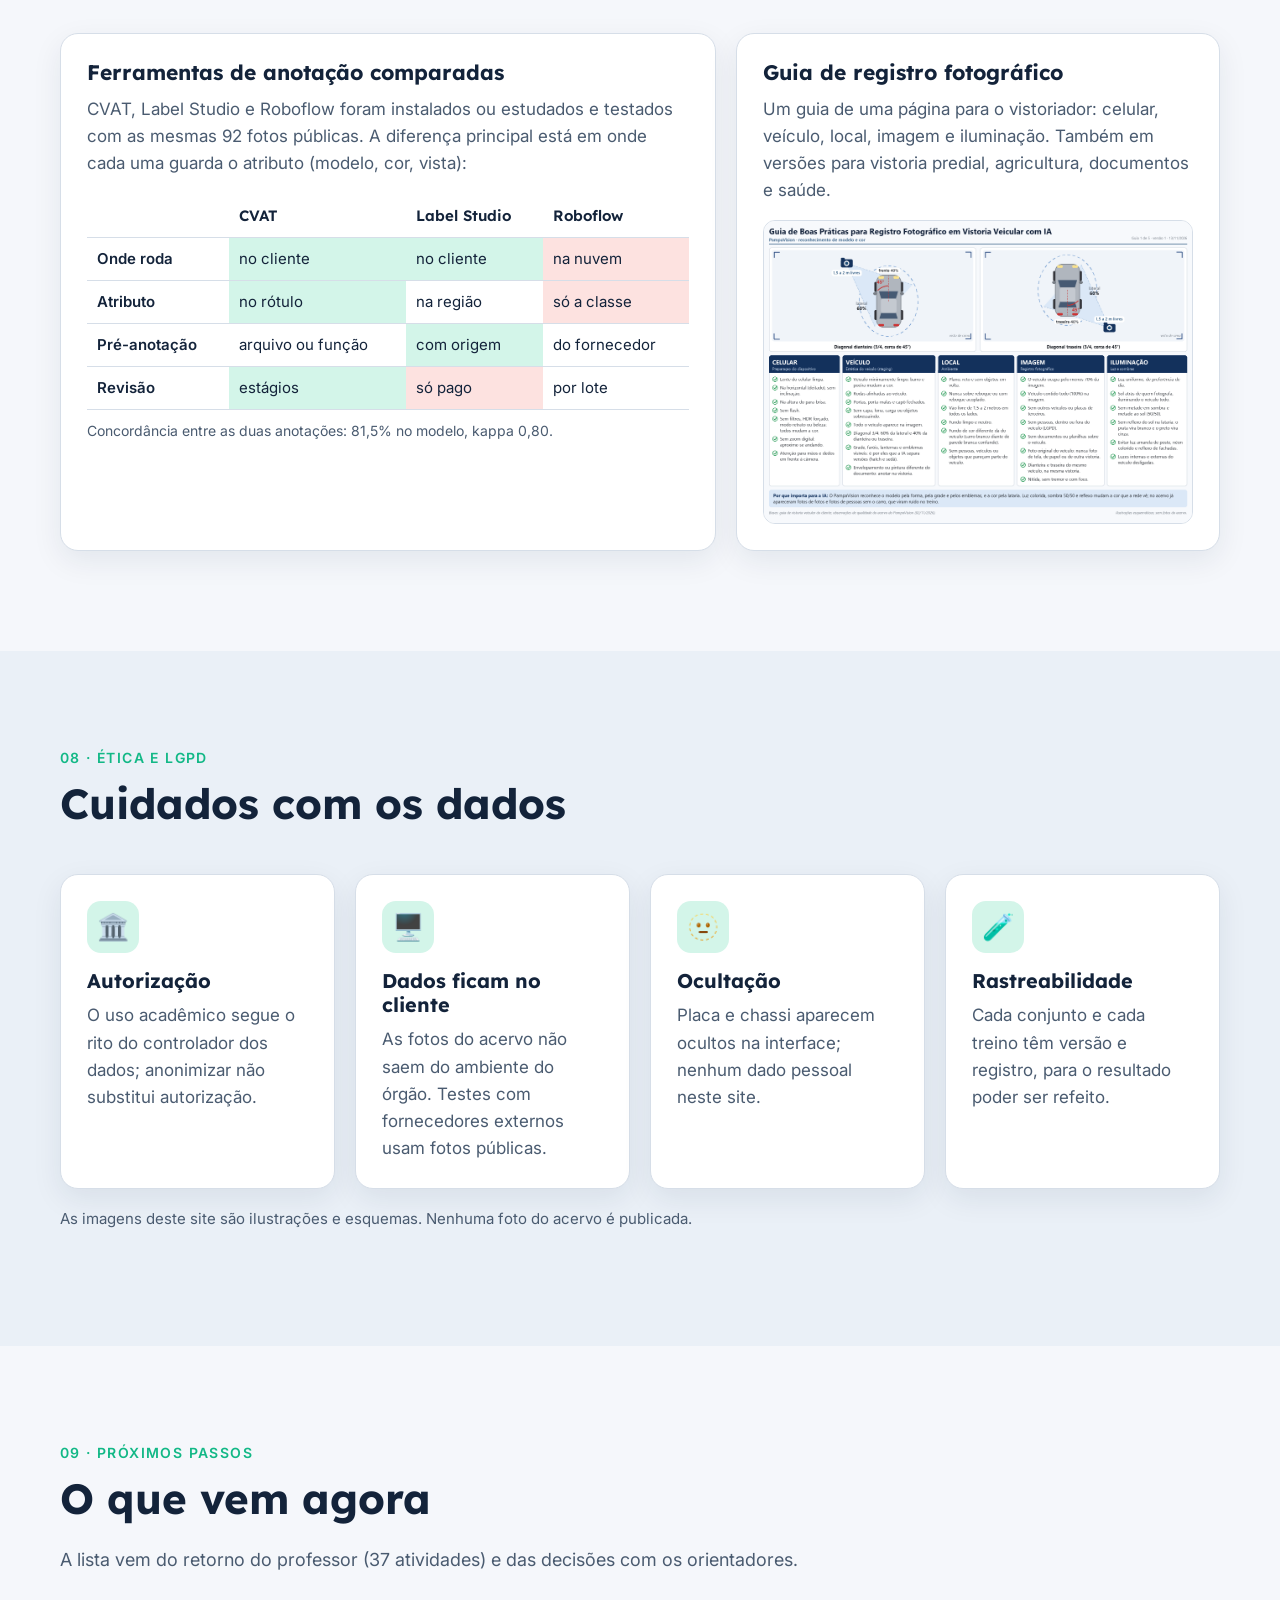
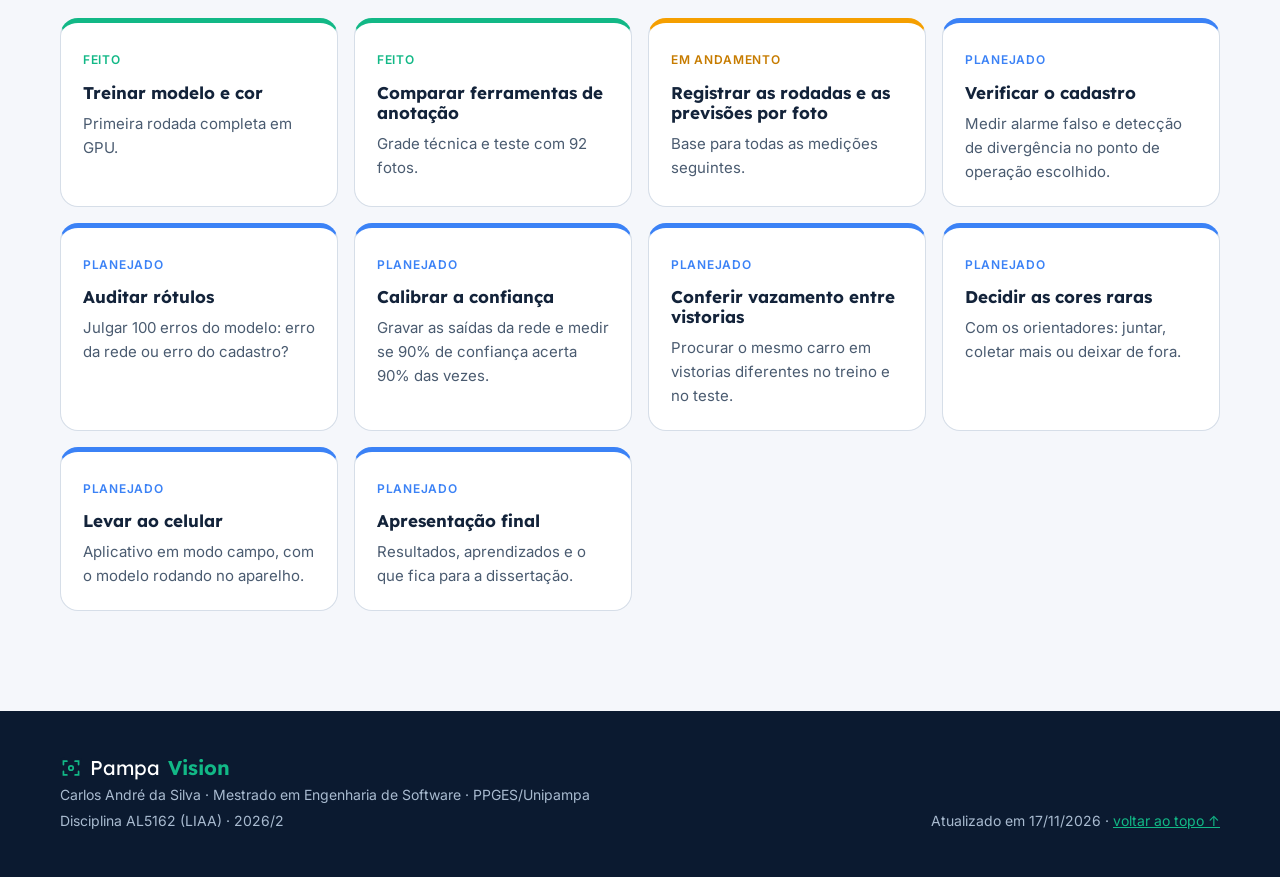
==== commit 3b34449e: "Add files via upload" ====
--- a/index.html
+++ b/index.html
@@ -7,6 +7,9 @@
   <meta name="description" content="PampaVision: visão computacional para conferir modelo e cor de veículos em fotos de vistoria. Projeto da disciplina AL5162 LIAA, PPGES/Unipampa.">
   <meta property="og:title" content="PampaVision · visão computacional na vistoria veicular">
   <meta property="og:description" content="Contexto, problema, proposta e a evolução do projeto ao longo do semestre.">
+  <link rel="alternate" hreflang="pt-BR" href="https://liaa-carlos.github.io/">
+  <link rel="alternate" hreflang="en" href="https://liaa-carlos.github.io/en/">
+  <link rel="alternate" hreflang="es" href="https://liaa-carlos.github.io/es/">
   <link rel="icon" href="assets/img/favicon.svg" type="image/svg+xml">
   <link rel="preconnect" href="https://fonts.googleapis.com">
   <link rel="preconnect" href="https://fonts.gstatic.com" crossorigin>
@@ -32,6 +35,11 @@
       <li><a href="#resultados">Resultados</a></li>
       <li><a href="#proximos">Próximos passos</a></li>
     </ul>
+    <div class="idiomas" aria-label="Idioma">
+      <a href="./" lang="pt-BR" aria-current="page" title="Português">PT</a>
+      <a href="en/" lang="en" title="English">EN</a>
+      <a href="es/" lang="es" title="Español">ES</a>
+    </div>
     <button class="tema" aria-label="Alternar tema claro e escuro" title="Tema claro/escuro">◐</button>
   </nav>
   <div class="progresso" aria-hidden="true"></div>
--- a/assets/css/style.css
+++ b/assets/css/style.css
@@ -56,7 +56,7 @@
 .heroi ~ * .marca, .topo:not(.solido) .marca { color: #fff; }
 .topo.solido .marca { color: var(--tinta); }
 .links { list-style: none; display: flex; gap: 4px; margin: 0 0 0 auto; padding: 0; }
-.links a { text-decoration: none; font-size: 15px; padding: 6px 12px; border-radius: 999px; color: #dbe6f3; transition: background .2s, color .2s; }
+.links a { text-decoration: none; font-size: 15px; padding: 6px 12px; white-space: nowrap; border-radius: 999px; color: #dbe6f3; transition: background .2s, color .2s; }
 .topo.solido .links a { color: var(--tinta-suave); }
 .links a:hover, .links a.ativo { background: rgba(18, 184, 134, .16); color: var(--menta) !important; }
 .tema, .menu-btn { border: 1px solid rgba(255,255,255,.25); background: transparent; color: #fff; border-radius: 10px; width: 38px; height: 38px; font-size: 18px; cursor: pointer; }
@@ -273,4 +273,14 @@
 .player { margin: 0 auto; max-width: 980px; }
 .player video { display: block; width: 100%; aspect-ratio: 16 / 9; border-radius: var(--raio); background: var(--noite); box-shadow: var(--sombra); border: 1px solid var(--borda); }
 .player figcaption { display: flex; flex-wrap: wrap; justify-content: space-between; gap: 6px 24px; margin-top: 14px; font-size: 14px; color: var(--tinta-suave); }
-.player figcaption span:first-child { font-family: "JetBrains Mono", monospace; color: var(--menta); }+.player figcaption span:first-child { font-family: "JetBrains Mono", monospace; color: var(--menta); }
+/* ---------------------------------------------------------------- idiomas */
+.idiomas { display: flex; gap: 2px; margin-left: 8px; padding: 3px; border: 1px solid rgba(255,255,255,.22); border-radius: 10px; }
+.idiomas a { font: 600 12px/1 "JetBrains Mono", monospace; letter-spacing: .04em; padding: 7px 8px; border-radius: 7px; color: #dbe6f3; text-decoration: none; opacity: .75; }
+.idiomas a:hover { opacity: 1; background: rgba(255,255,255,.08); }
+.idiomas a[aria-current] { background: var(--menta); color: #04261c; opacity: 1; }
+.topo.solido .idiomas { border-color: var(--borda); }
+.topo.solido .idiomas a:not([aria-current]) { color: var(--tinta-suave); }
+.marca { flex-shrink: 0; }
+@media (max-width: 1320px) and (min-width: 1001px) { .links { gap: 0; } .links a { font-size: 13.5px; padding: 6px 7px; } .nav { gap: 10px; } }
+@media (max-width: 760px) { .idiomas { margin-left: 0; } .idiomas a { padding: 7px 6px; } }
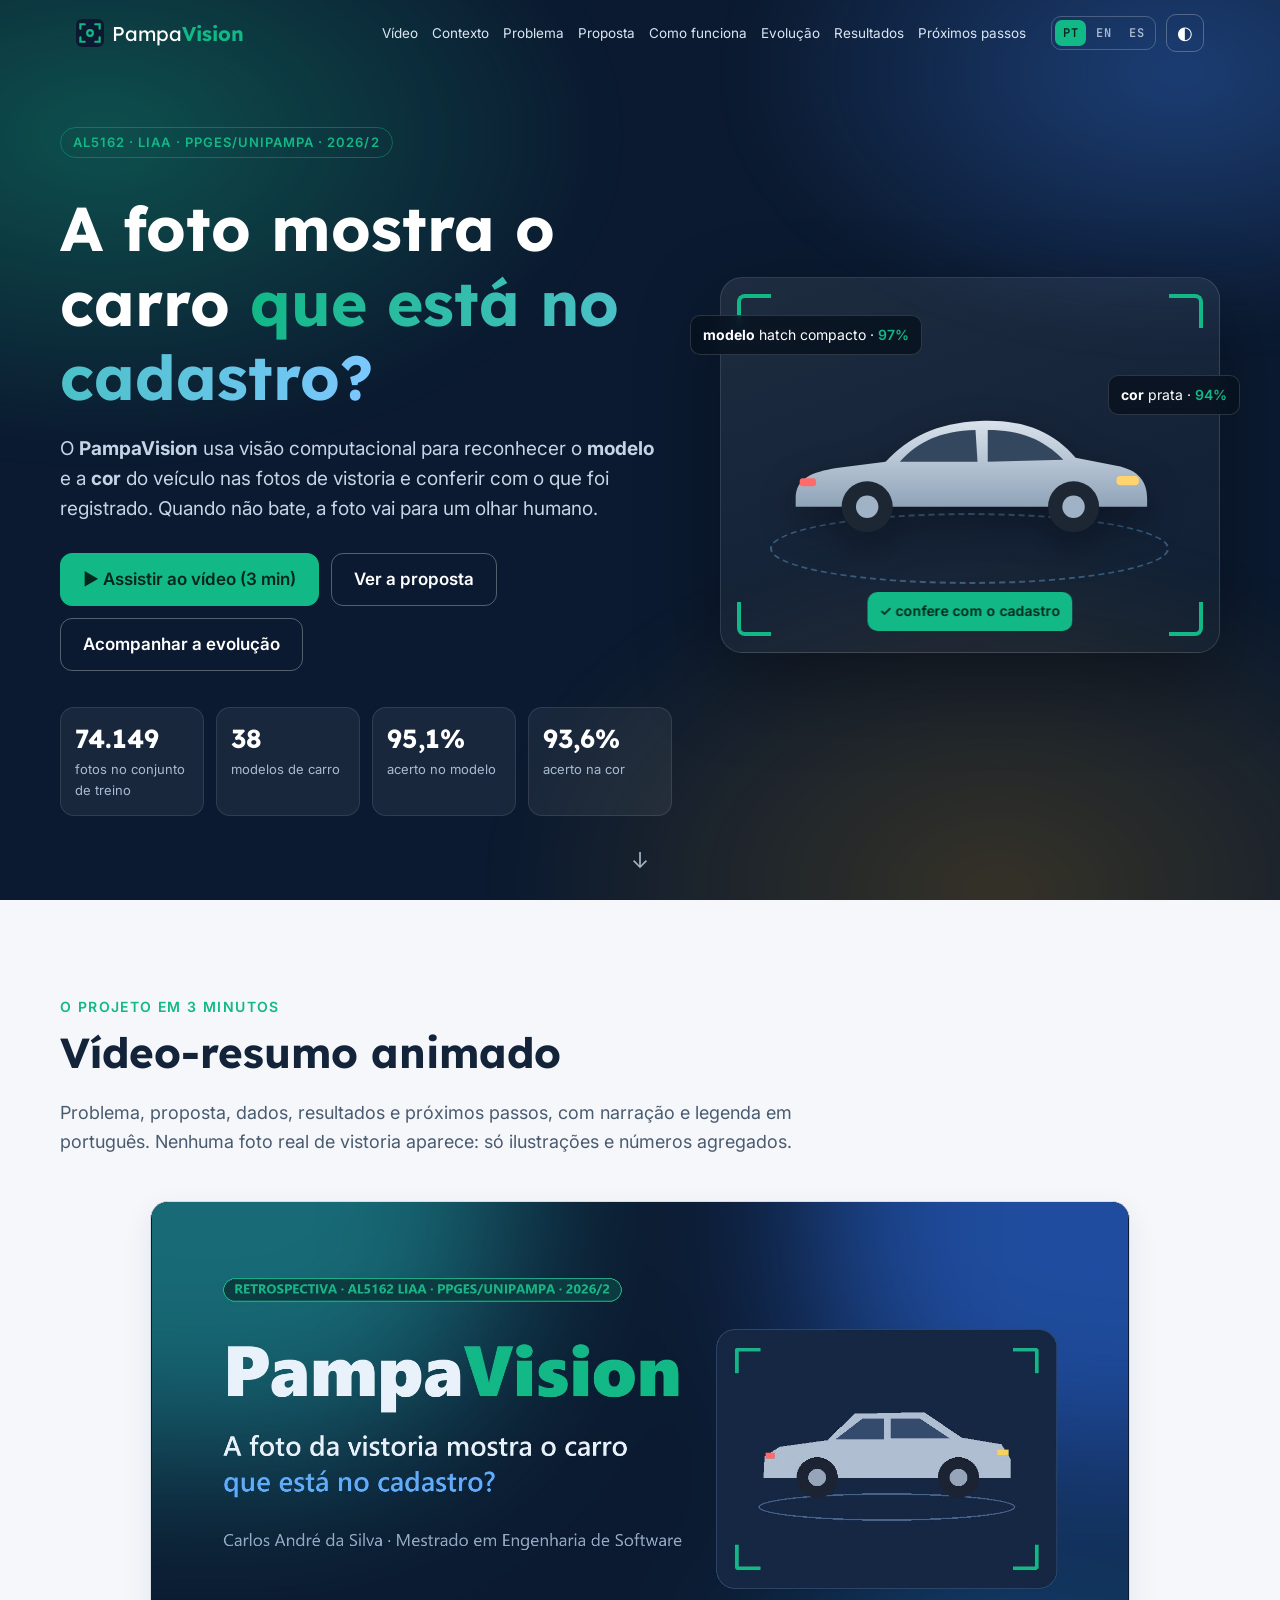
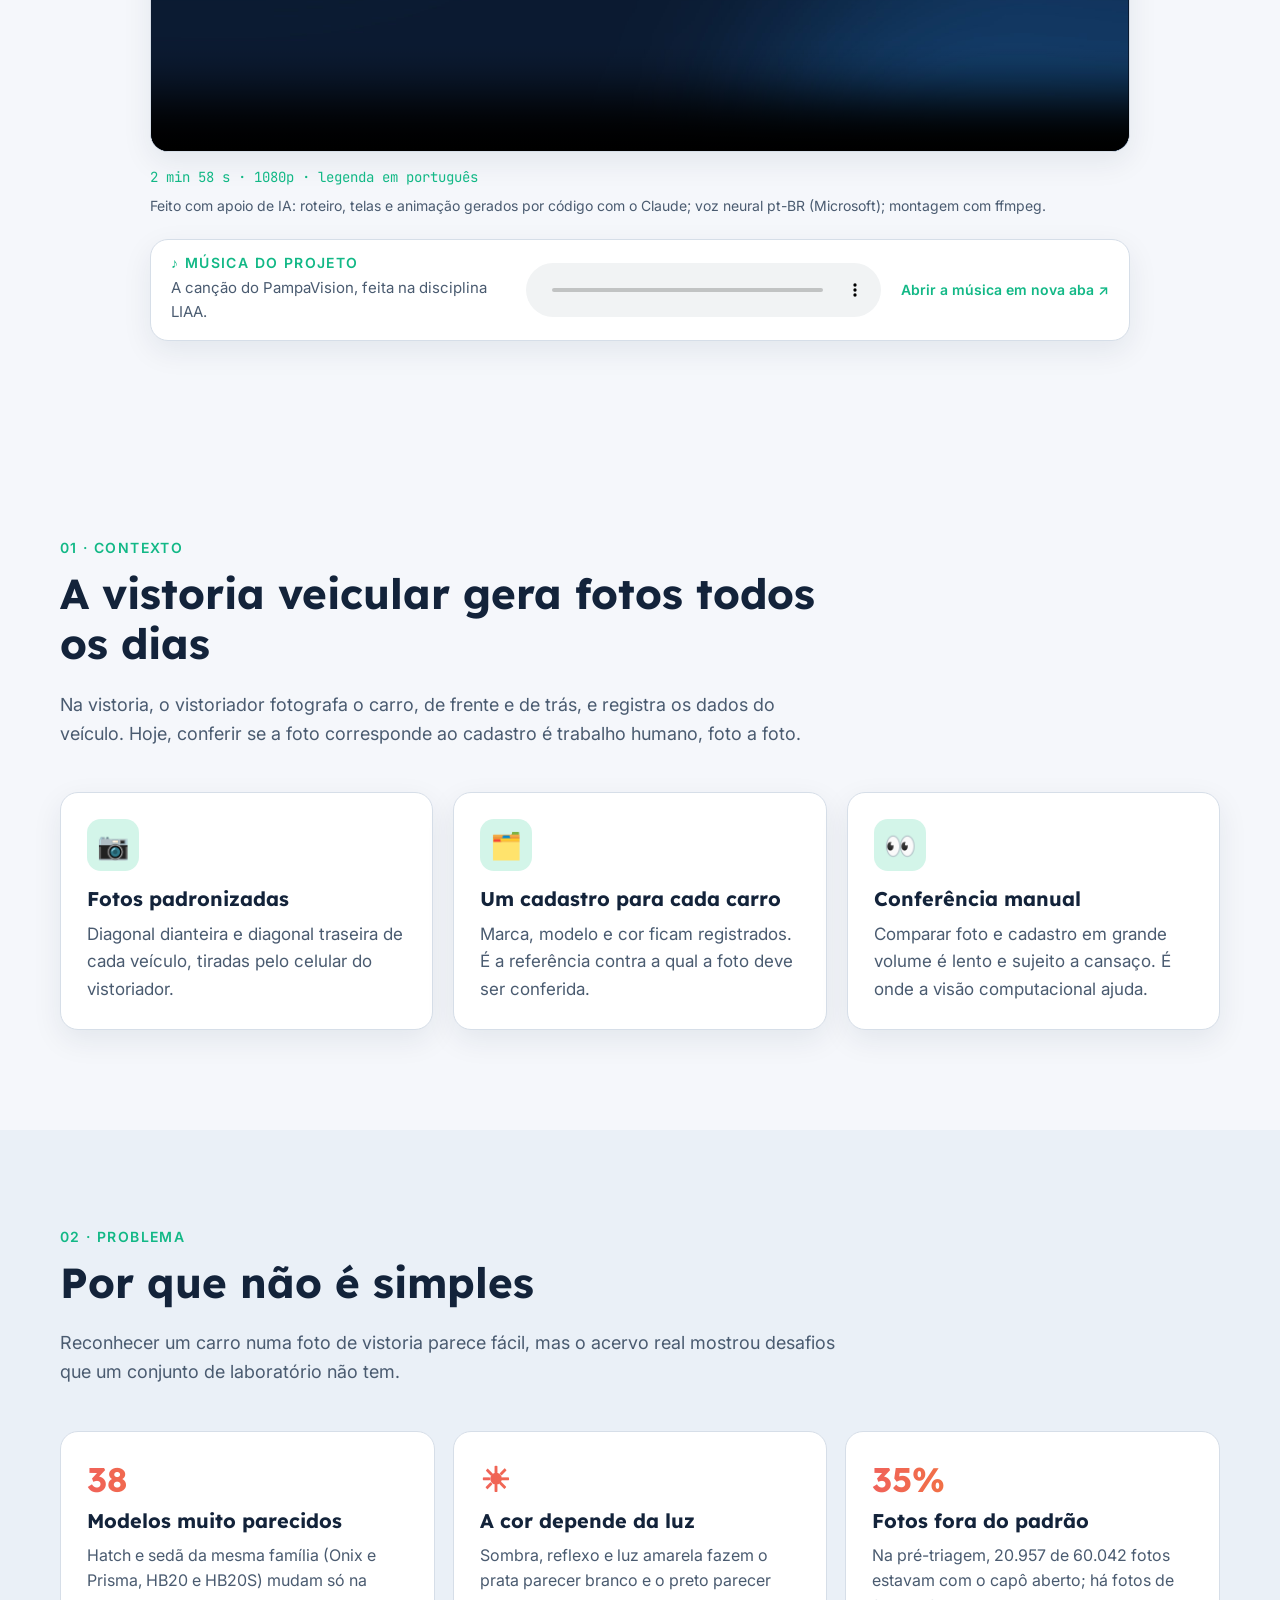
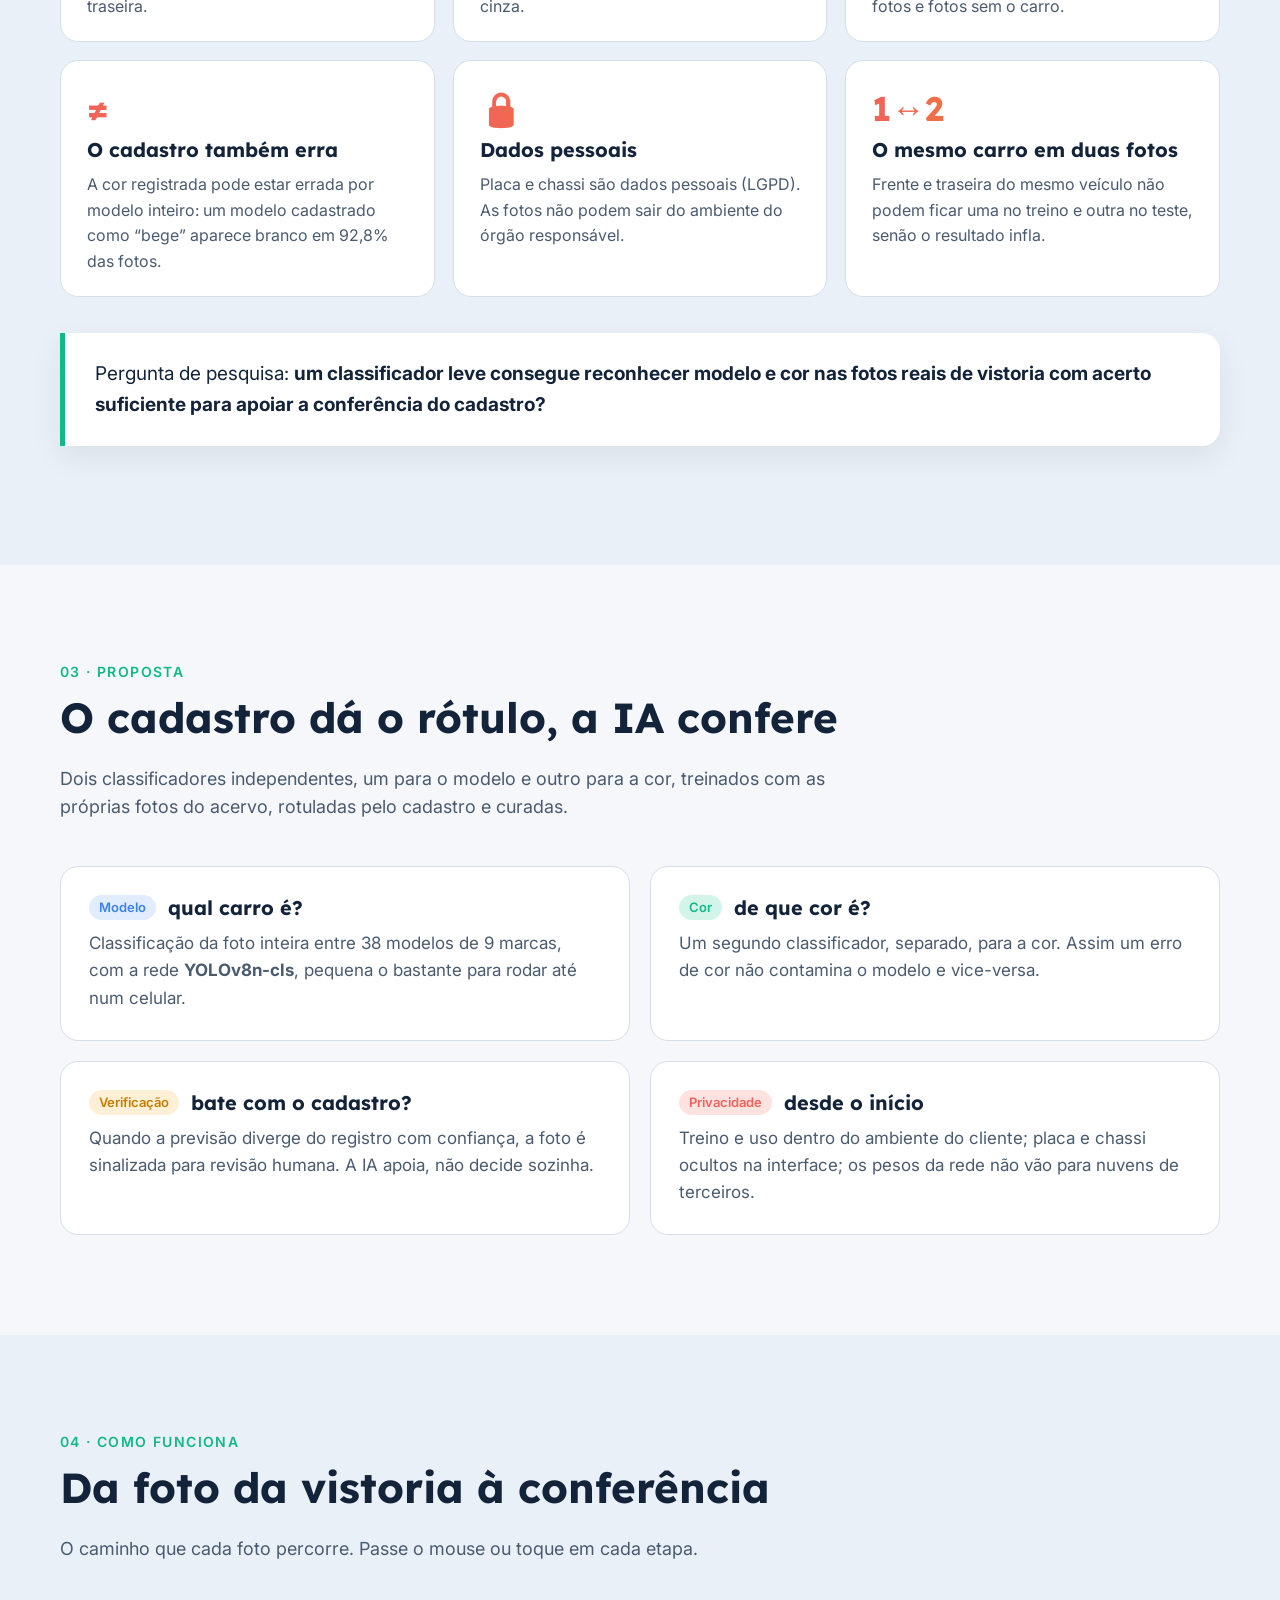
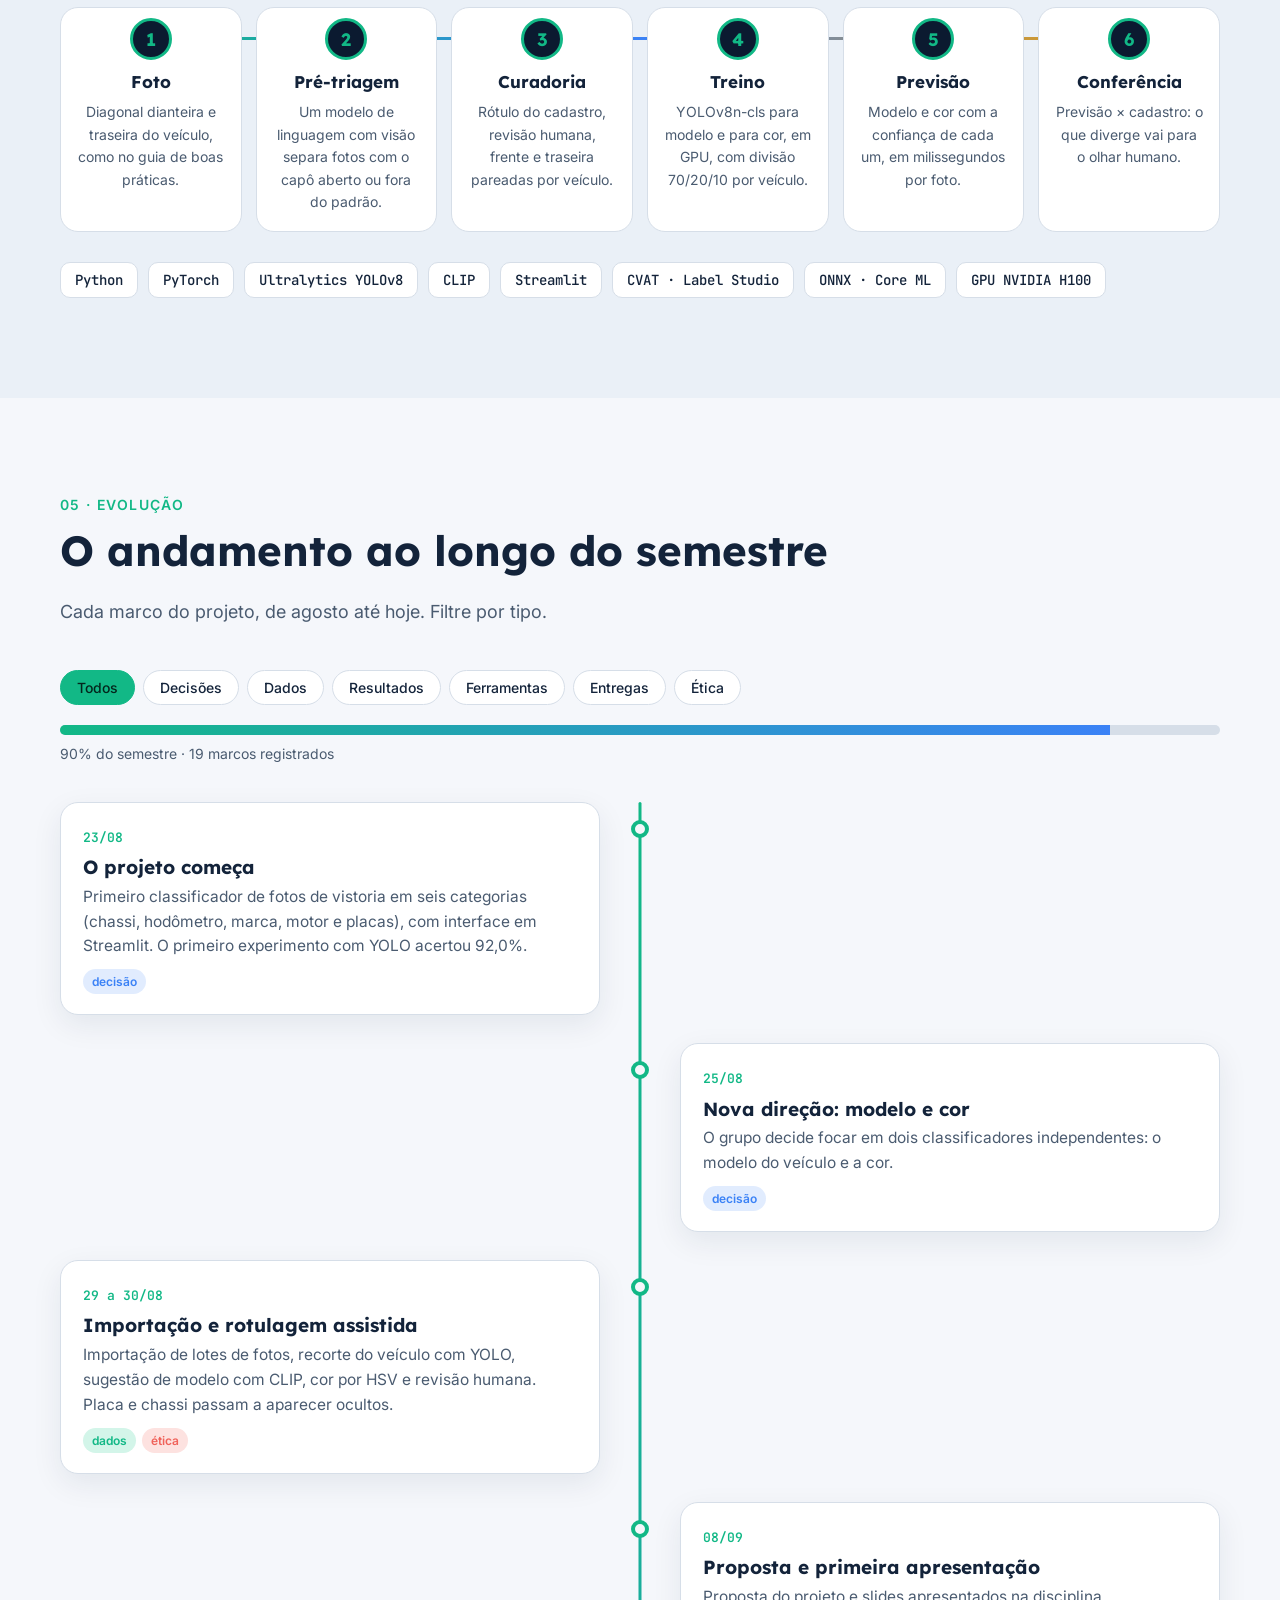
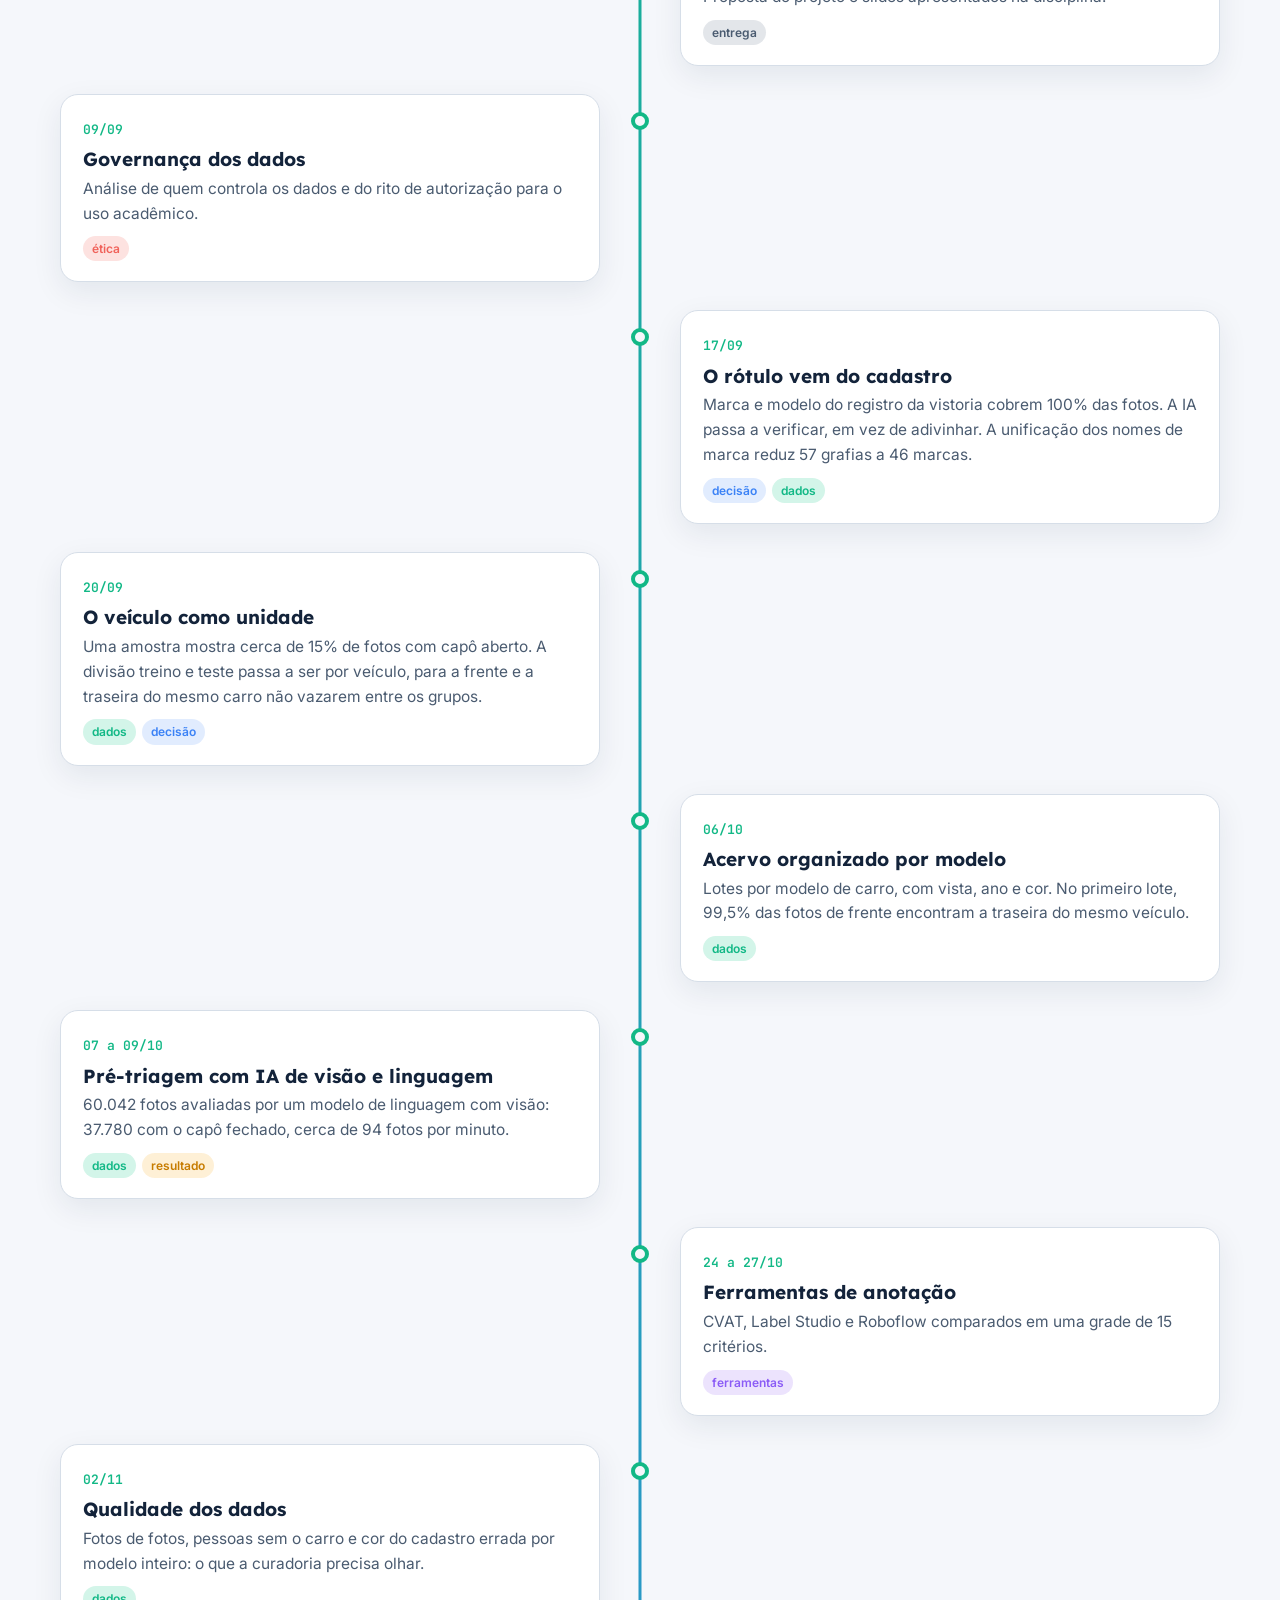
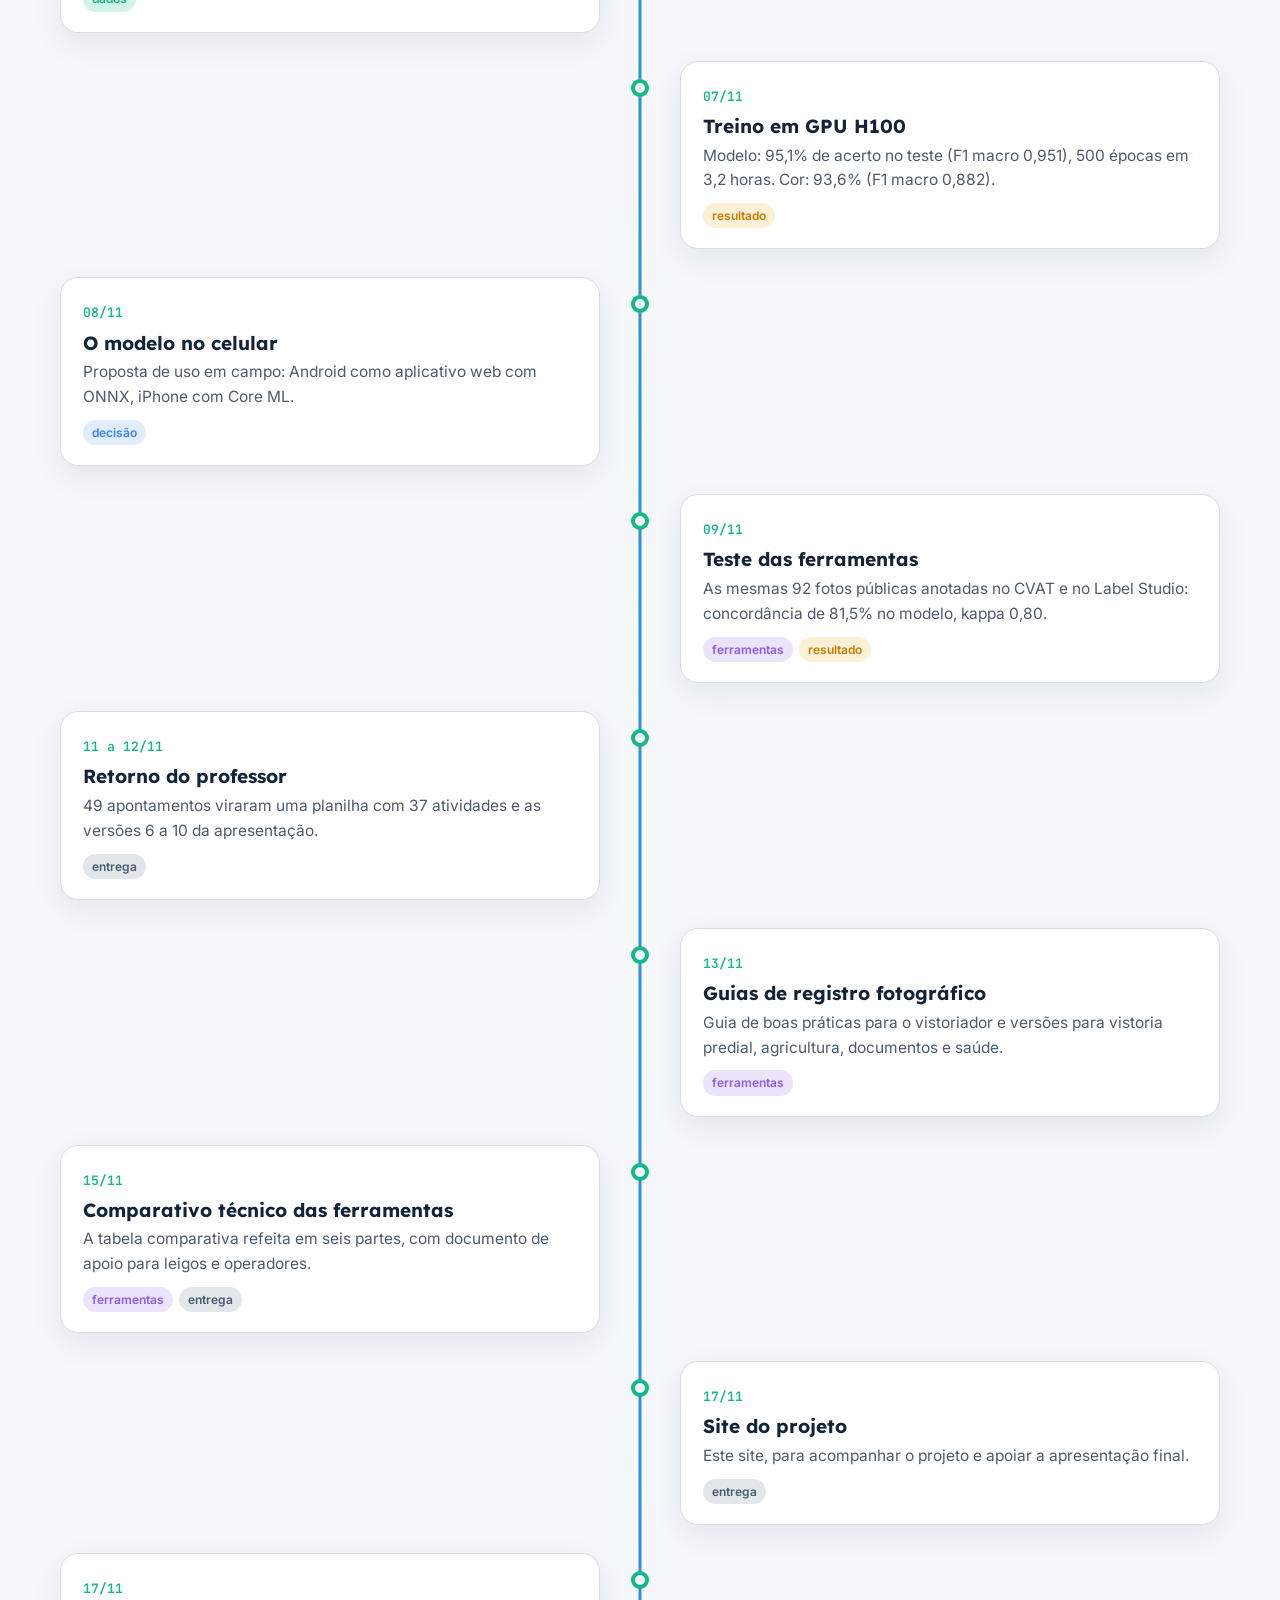
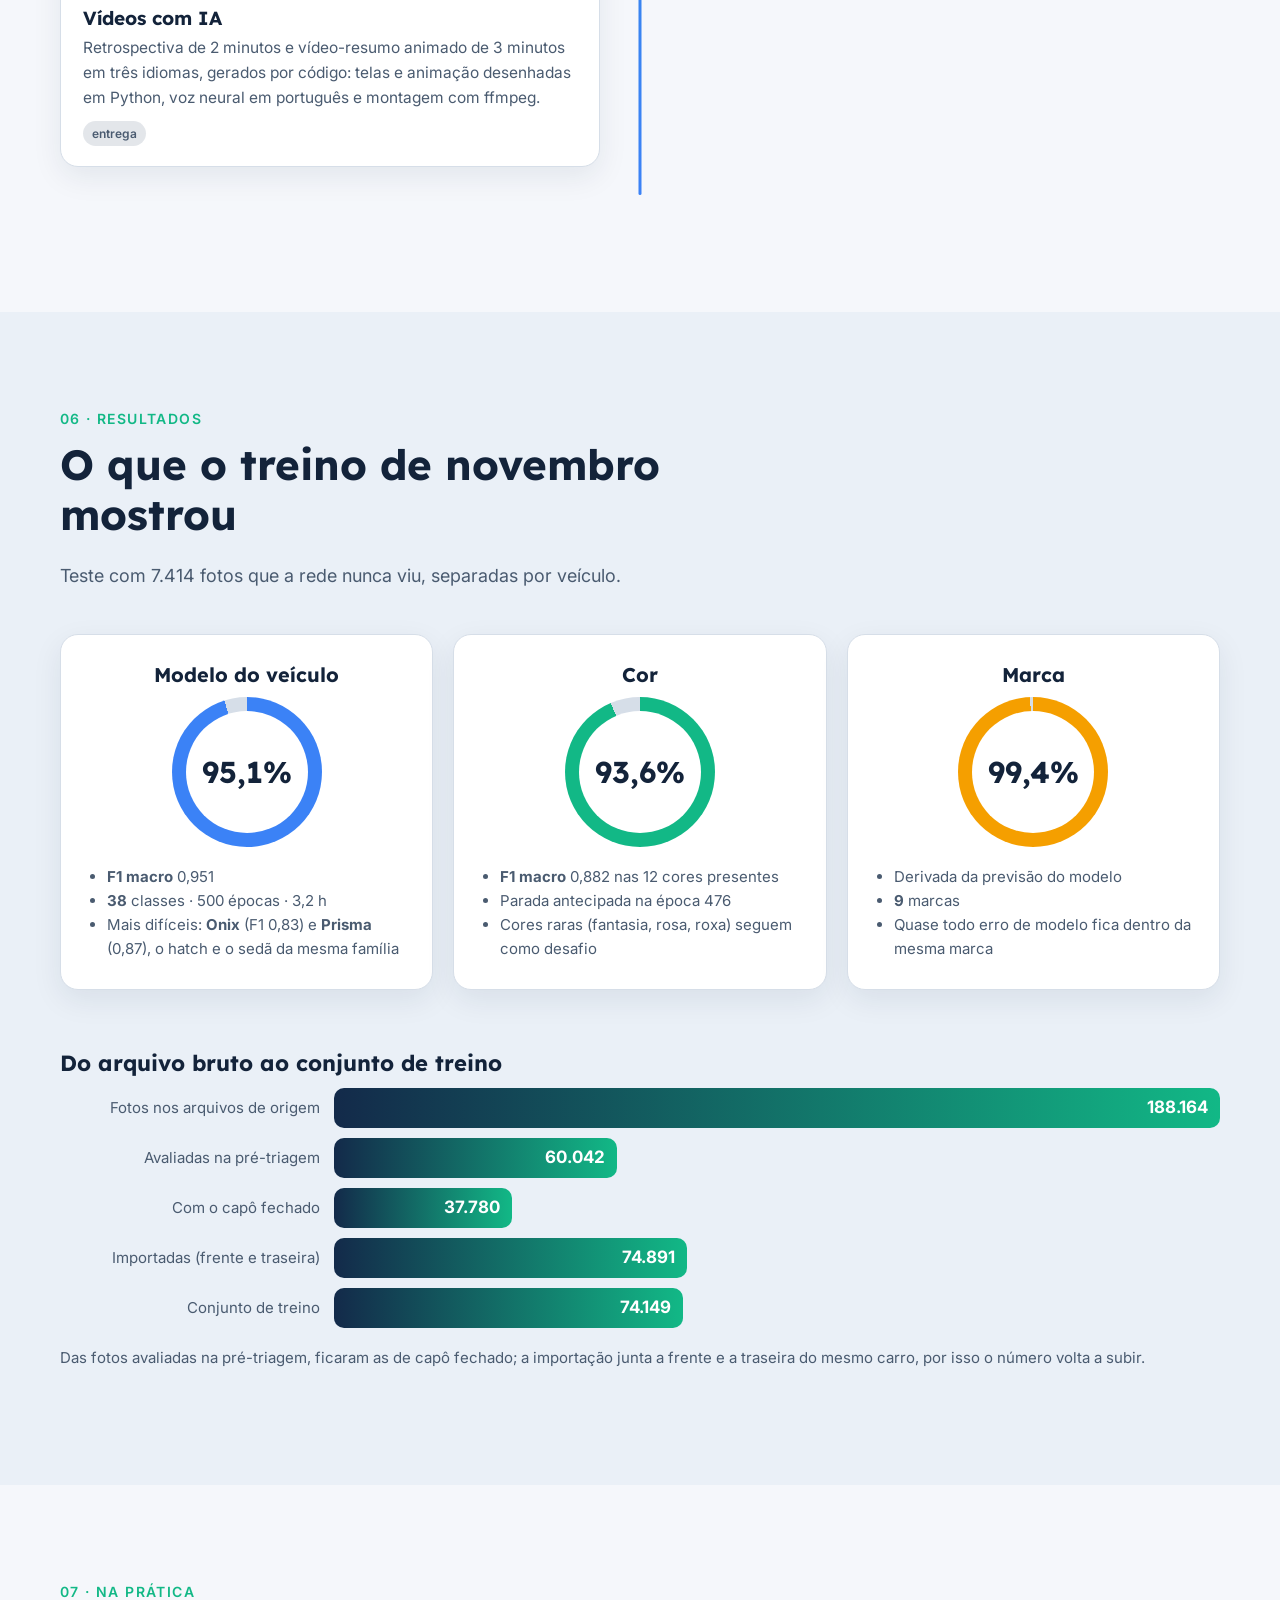
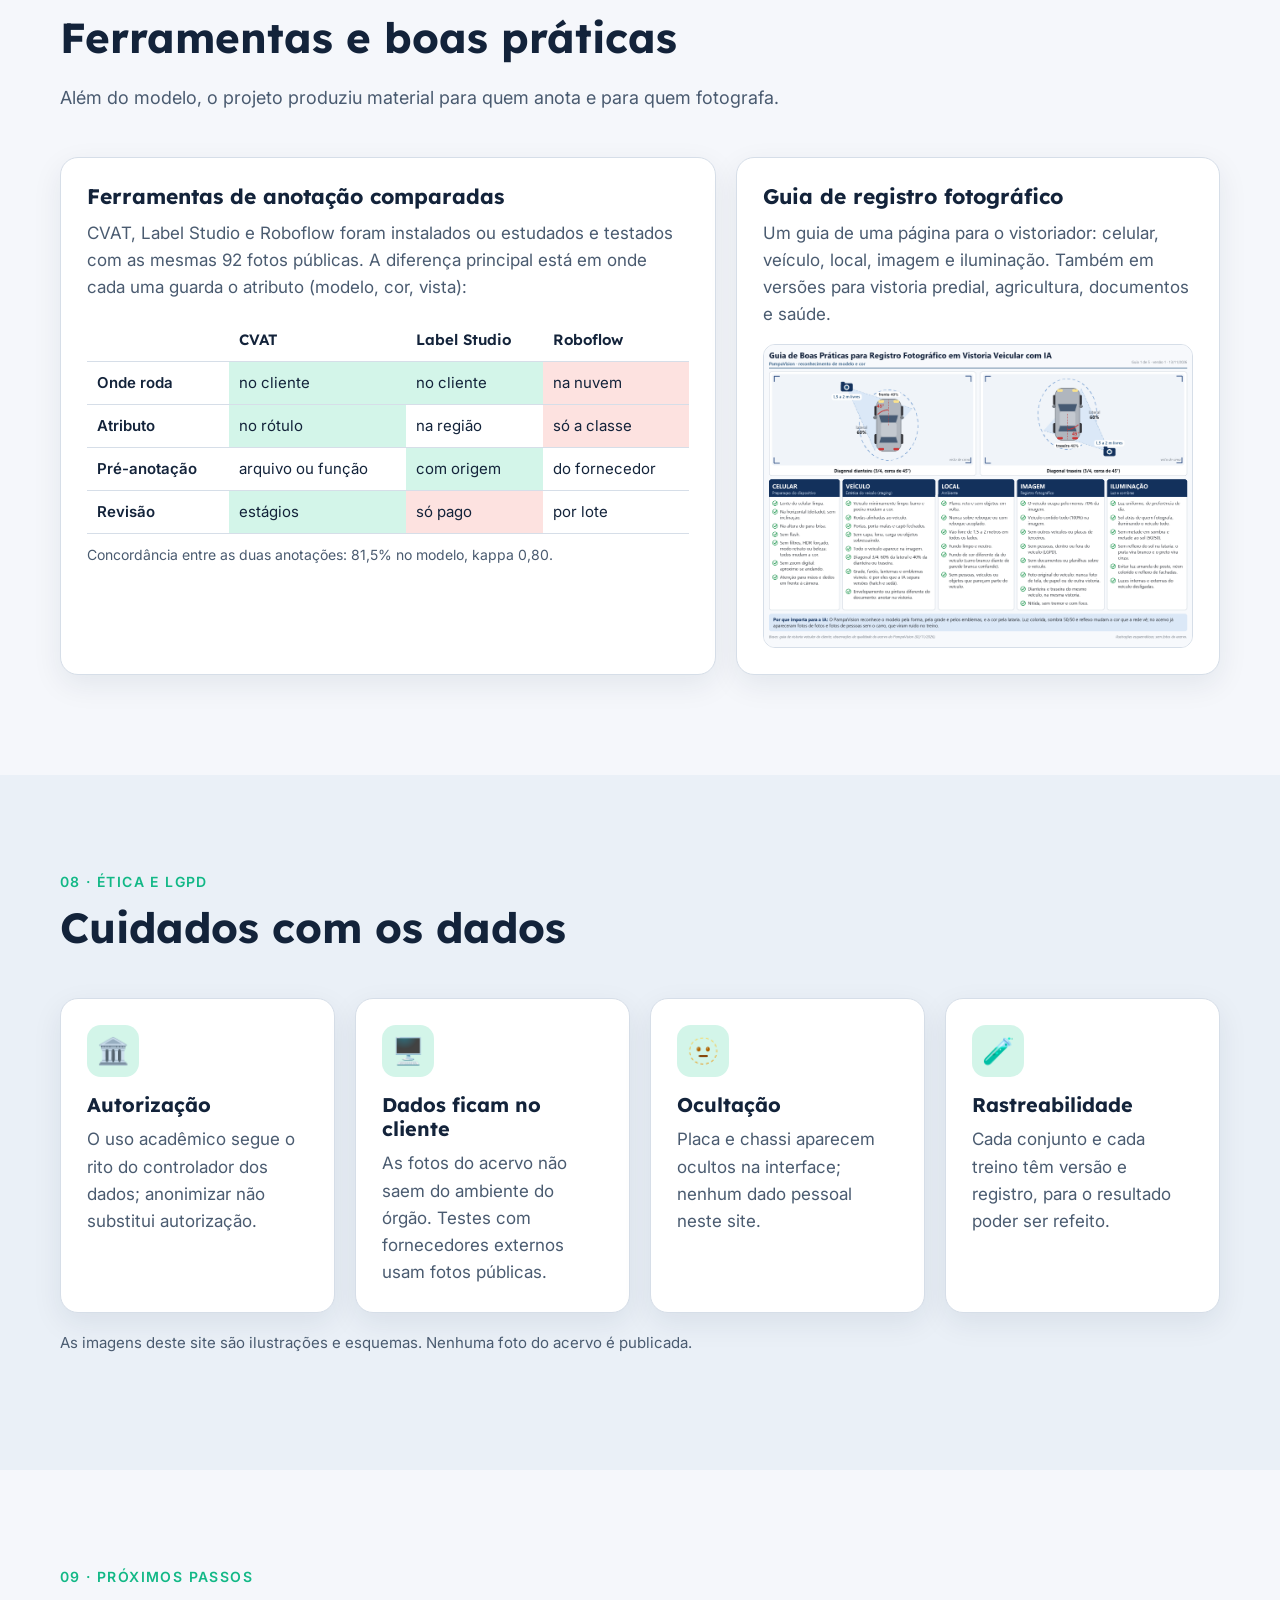
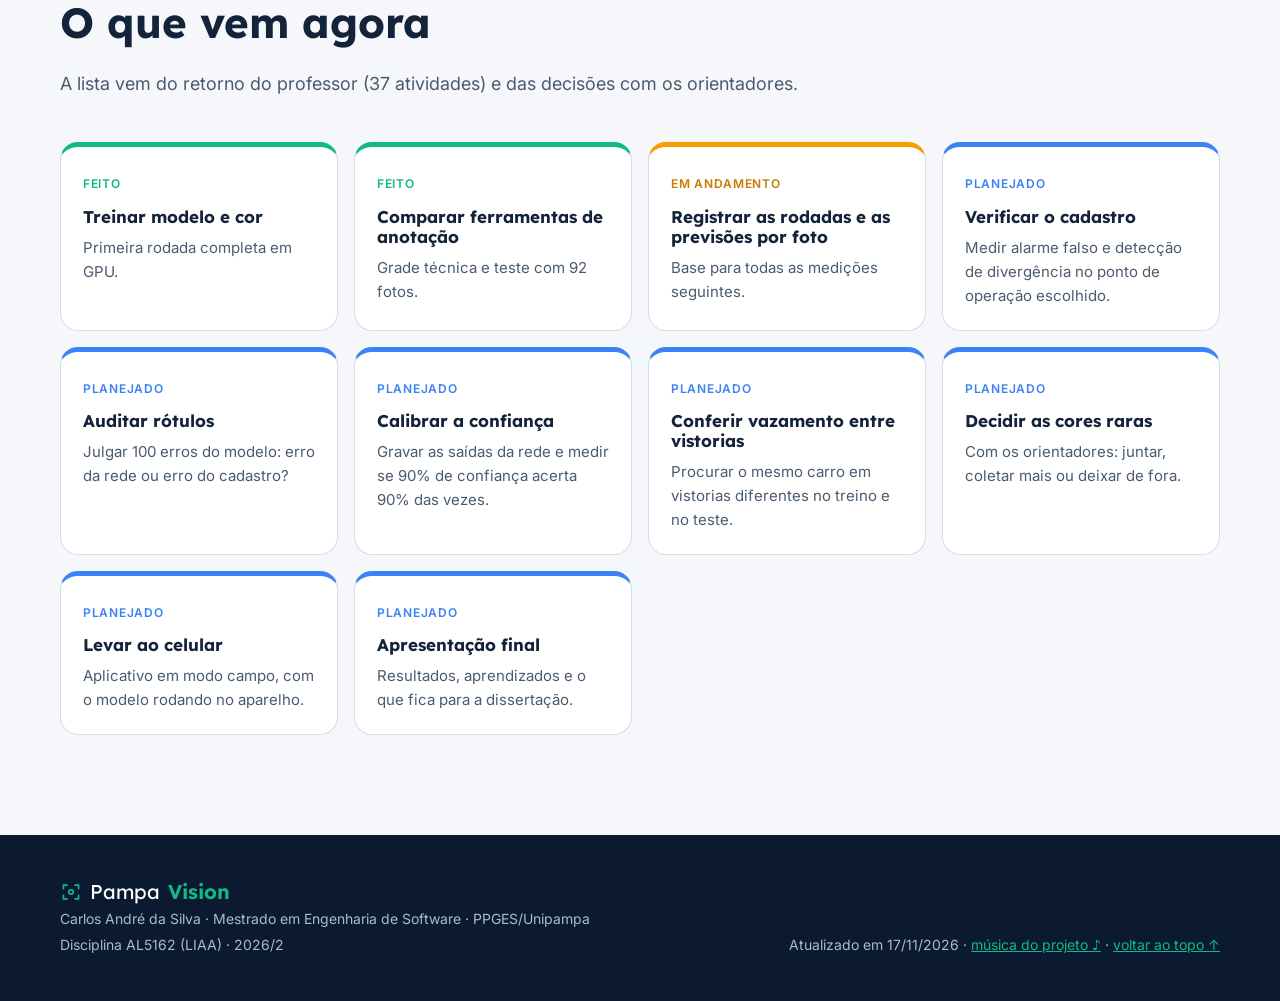
==== commit 79de9780: "Add files via upload" ====
--- a/index.html
+++ b/index.html
@@ -1,345 +1,350 @@
-<!doctype html>
-<html lang="pt-BR">
-<head>
-  <meta charset="utf-8">
-  <meta name="viewport" content="width=device-width, initial-scale=1">
-  <title>PampaVision · LIAA</title>
-  <meta name="description" content="PampaVision: visão computacional para conferir modelo e cor de veículos em fotos de vistoria. Projeto da disciplina AL5162 LIAA, PPGES/Unipampa.">
-  <meta property="og:title" content="PampaVision · visão computacional na vistoria veicular">
-  <meta property="og:description" content="Contexto, problema, proposta e a evolução do projeto ao longo do semestre.">
-  <link rel="alternate" hreflang="pt-BR" href="https://liaa-carlos.github.io/">
-  <link rel="alternate" hreflang="en" href="https://liaa-carlos.github.io/en/">
-  <link rel="alternate" hreflang="es" href="https://liaa-carlos.github.io/es/">
-  <link rel="icon" href="assets/img/favicon.svg" type="image/svg+xml">
-  <link rel="preconnect" href="https://fonts.googleapis.com">
-  <link rel="preconnect" href="https://fonts.gstatic.com" crossorigin>
-  <link href="https://fonts.googleapis.com/css2?family=Lexend:wght@300;400;600;700&family=Inter:wght@400;500;600&family=JetBrains+Mono:wght@400;600&display=swap" rel="stylesheet">
-  <link rel="stylesheet" href="assets/css/style.css">
-</head>
-<body>
-
-<header class="topo" id="topo">
-  <nav class="nav">
-    <a class="marca" href="#inicio" aria-label="Início">
-      <img src="assets/img/favicon.svg" alt="" width="28" height="28">
-      <span>Pampa<b>Vision</b></span>
-    </a>
-    <button class="menu-btn" aria-label="Abrir menu" aria-expanded="false">☰</button>
-    <ul class="links">
-      <li><a href="#video">Vídeo</a></li>
-      <li><a href="#contexto">Contexto</a></li>
-      <li><a href="#problema">Problema</a></li>
-      <li><a href="#proposta">Proposta</a></li>
-      <li><a href="#como">Como funciona</a></li>
-      <li><a href="#evolucao">Evolução</a></li>
-      <li><a href="#resultados">Resultados</a></li>
-      <li><a href="#proximos">Próximos passos</a></li>
-    </ul>
-    <div class="idiomas" aria-label="Idioma">
-      <a href="./" lang="pt-BR" aria-current="page" title="Português">PT</a>
-      <a href="en/" lang="en" title="English">EN</a>
-      <a href="es/" lang="es" title="Español">ES</a>
-    </div>
-    <button class="tema" aria-label="Alternar tema claro e escuro" title="Tema claro/escuro">◐</button>
-  </nav>
-  <div class="progresso" aria-hidden="true"></div>
-</header>
-
-<main>
-
-<!-- ============================================================ HERÓI -->
-<section class="heroi" id="inicio">
-  <div class="malha" aria-hidden="true"></div>
-  <div class="heroi-grade">
-    <div class="heroi-texto">
-      <p class="selo">AL5162 · LIAA · PPGES/Unipampa · 2026/2</p>
-      <h1>A foto mostra o carro <span class="grad">que está no cadastro?</span></h1>
-      <p class="lead">O <b>PampaVision</b> usa visão computacional para reconhecer o <b>modelo</b> e a <b>cor</b> do veículo nas fotos de vistoria e conferir com o que foi registrado. Quando não bate, a foto vai para um olhar humano.</p>
-      <div class="acoes">
-        <a class="btn primario" href="#video">▶ Assistir ao vídeo (3 min)</a>
-        <a class="btn" href="#proposta">Ver a proposta</a>
-        <a class="btn" href="#evolucao">Acompanhar a evolução</a>
-      </div>
-      <dl class="numeros">
-        <div><dt><span class="contador" data-alvo="74149">0</span></dt><dd>fotos no conjunto de treino</dd></div>
-        <div><dt><span class="contador" data-alvo="38">0</span></dt><dd>modelos de carro</dd></div>
-        <div><dt><span class="contador" data-alvo="95.1" data-casas="1">0</span>%</dt><dd>acerto no modelo</dd></div>
-        <div><dt><span class="contador" data-alvo="93.6" data-casas="1">0</span>%</dt><dd>acerto na cor</dd></div>
-      </dl>
-    </div>
-
-    <figure class="scanner" aria-label="Ilustração: o carro sendo analisado">
-      <div class="moldura">
-        <i class="c c1"></i><i class="c c2"></i><i class="c c3"></i><i class="c c4"></i>
-        <svg class="carro" viewBox="0 0 400 170" role="img" aria-label="Silhueta de um carro">
-          <defs>
-            <linearGradient id="lataria" x1="0" y1="0" x2="0" y2="1">
-              <stop offset="0" stop-color="#d9e2ec"/><stop offset="1" stop-color="#8fa3b8"/>
-            </linearGradient>
-          </defs>
-          <path d="M30 118 C30 98 46 92 70 88 L118 82 C140 58 168 44 210 42 C252 40 282 52 304 78 L344 86 C366 90 374 102 374 118 L374 126 L30 126 Z" fill="url(#lataria)"/>
-          <path d="M132 82 C150 62 172 52 206 51 L208 82 Z" fill="#33475e"/>
-          <path d="M218 51 C250 51 272 60 292 80 L218 82 Z" fill="#33475e"/>
-          <rect x="344" y="96" width="22" height="9" rx="4" fill="#ffd36e"/>
-          <rect x="34" y="98" width="16" height="8" rx="3" fill="#ff6b6b"/>
-          <circle cx="100" cy="126" r="25" fill="#1d2633"/><circle cx="100" cy="126" r="11" fill="#9fb2c6"/>
-          <circle cx="302" cy="126" r="25" fill="#1d2633"/><circle cx="302" cy="126" r="11" fill="#9fb2c6"/>
-        </svg>
-        <div class="feixe" aria-hidden="true"></div>
-      </div>
-      <figcaption>
-        <span class="etq e1"><b>modelo</b> hatch compacto · <em>97%</em></span>
-        <span class="etq e2"><b>cor</b> prata · <em>94%</em></span>
-        <span class="etq e3 ok">✓ confere com o cadastro</span>
-      </figcaption>
-    </figure>
-  </div>
-  <a class="rolar" href="#video" aria-label="Rolar para o vídeo">↓</a>
-</section>
-
-<!-- ============================================================ VÍDEO -->
-<section class="secao video" id="video">
-  <div class="cab">
-    <p class="kicker">O projeto em 3 minutos</p>
-    <h2>Vídeo-resumo animado</h2>
-    <p class="sub">Problema, proposta, dados, resultados e próximos passos, com narração e legenda em português. Nenhuma foto real de vistoria aparece: só ilustrações e números agregados.</p>
-  </div>
-  <figure class="player revelar">
-    <video controls preload="metadata" playsinline poster="assets/video/pampavision_3min_poster.jpg">
-      <source src="assets/video/pampavision_3min.mp4" type="video/mp4">
-      <track kind="captions" src="assets/video/pampavision_3min.vtt" srclang="pt-BR" label="Português" default>
-      Seu navegador não reproduz vídeo. <a href="assets/video/pampavision_3min.mp4">Baixe o MP4</a>.
-    </video>
-    <figcaption>
-      <span>2 min 58 s · 1080p · legenda em português</span>
-      <span>Feito com apoio de IA: roteiro, telas e animação gerados por código com o Claude; voz neural pt-BR (Microsoft); montagem com ffmpeg.</span>
-    </figcaption>
-  </figure>
-</section>
-
-<!-- ============================================================ CONTEXTO -->
-<section class="secao" id="contexto">
-  <div class="cab">
-    <p class="kicker">01 · Contexto</p>
-    <h2>A vistoria veicular gera fotos todos os dias</h2>
-    <p class="sub">Na vistoria, o vistoriador fotografa o carro, de frente e de trás, e registra os dados do veículo. Hoje, conferir se a foto corresponde ao cadastro é trabalho humano, foto a foto.</p>
-  </div>
-  <div class="cartoes c3 revelar">
-    <article class="cartao">
-      <div class="ico">📷</div>
-      <h3>Fotos padronizadas</h3>
-      <p>Diagonal dianteira e diagonal traseira de cada veículo, tiradas pelo celular do vistoriador.</p>
-    </article>
-    <article class="cartao">
-      <div class="ico">🗂️</div>
-      <h3>Um cadastro para cada carro</h3>
-      <p>Marca, modelo e cor ficam registrados. É a referência contra a qual a foto deve ser conferida.</p>
-    </article>
-    <article class="cartao">
-      <div class="ico">👀</div>
-      <h3>Conferência manual</h3>
-      <p>Comparar foto e cadastro em grande volume é lento e sujeito a cansaço. É onde a visão computacional ajuda.</p>
-    </article>
-  </div>
-</section>
-
-<!-- ============================================================ PROBLEMA -->
-<section class="secao alt" id="problema">
-  <div class="cab">
-    <p class="kicker">02 · Problema</p>
-    <h2>Por que não é simples</h2>
-    <p class="sub">Reconhecer um carro numa foto de vistoria parece fácil, mas o acervo real mostrou desafios que um conjunto de laboratório não tem.</p>
-  </div>
-  <div class="desafios revelar">
-    <div class="desafio"><span class="n">38</span><h3>Modelos muito parecidos</h3><p>Hatch e sedã da mesma família (Onix e Prisma, HB20 e HB20S) mudam só na traseira.</p></div>
-    <div class="desafio"><span class="n">☀</span><h3>A cor depende da luz</h3><p>Sombra, reflexo e luz amarela fazem o prata parecer branco e o preto parecer cinza.</p></div>
-    <div class="desafio"><span class="n">35%</span><h3>Fotos fora do padrão</h3><p>Na pré-triagem, 20.957 de 60.042 fotos estavam com o capô aberto; há fotos de fotos e fotos sem o carro.</p></div>
-    <div class="desafio"><span class="n">≠</span><h3>O cadastro também erra</h3><p>A cor registrada pode estar errada por modelo inteiro: um modelo cadastrado como “bege” aparece branco em 92,8% das fotos.</p></div>
-    <div class="desafio"><span class="n">🔒</span><h3>Dados pessoais</h3><p>Placa e chassi são dados pessoais (LGPD). As fotos não podem sair do ambiente do órgão responsável.</p></div>
-    <div class="desafio"><span class="n">1↔2</span><h3>O mesmo carro em duas fotos</h3><p>Frente e traseira do mesmo veículo não podem ficar uma no treino e outra no teste, senão o resultado infla.</p></div>
-  </div>
-  <blockquote class="pergunta revelar">Pergunta de pesquisa: <b>um classificador leve consegue reconhecer modelo e cor nas fotos reais de vistoria com acerto suficiente para apoiar a conferência do cadastro?</b></blockquote>
-</section>
-
-<!-- ============================================================ PROPOSTA -->
-<section class="secao" id="proposta">
-  <div class="cab">
-    <p class="kicker">03 · Proposta</p>
-    <h2>O cadastro dá o rótulo, a IA confere</h2>
-    <p class="sub">Dois classificadores independentes, um para o modelo e outro para a cor, treinados com as próprias fotos do acervo, rotuladas pelo cadastro e curadas.</p>
-  </div>
-  <div class="proposta revelar">
-    <div class="bloco">
-      <h3><span class="pilula azul">Modelo</span> qual carro é?</h3>
-      <p>Classificação da foto inteira entre 38 modelos de 9 marcas, com a rede <b>YOLOv8n-cls</b>, pequena o bastante para rodar até num celular.</p>
-    </div>
-    <div class="bloco">
-      <h3><span class="pilula menta">Cor</span> de que cor é?</h3>
-      <p>Um segundo classificador, separado, para a cor. Assim um erro de cor não contamina o modelo e vice-versa.</p>
-    </div>
-    <div class="bloco">
-      <h3><span class="pilula ambar">Verificação</span> bate com o cadastro?</h3>
-      <p>Quando a previsão diverge do registro com confiança, a foto é sinalizada para revisão humana. A IA apoia, não decide sozinha.</p>
-    </div>
-    <div class="bloco">
-      <h3><span class="pilula coral">Privacidade</span> desde o início</h3>
-      <p>Treino e uso dentro do ambiente do cliente; placa e chassi ocultos na interface; os pesos da rede não vão para nuvens de terceiros.</p>
-    </div>
-  </div>
-</section>
-
-<!-- ============================================================ COMO FUNCIONA -->
-<section class="secao alt" id="como">
-  <div class="cab">
-    <p class="kicker">04 · Como funciona</p>
-    <h2>Da foto da vistoria à conferência</h2>
-    <p class="sub">O caminho que cada foto percorre. Passe o mouse ou toque em cada etapa.</p>
-  </div>
-  <ol class="fluxo revelar">
-    <li tabindex="0"><span class="passo">1</span><h3>Foto</h3><p>Diagonal dianteira e traseira do veículo, como no guia de boas práticas.</p></li>
-    <li tabindex="0"><span class="passo">2</span><h3>Pré-triagem</h3><p>Um modelo de linguagem com visão separa fotos com o capô aberto ou fora do padrão.</p></li>
-    <li tabindex="0"><span class="passo">3</span><h3>Curadoria</h3><p>Rótulo do cadastro, revisão humana, frente e traseira pareadas por veículo.</p></li>
-    <li tabindex="0"><span class="passo">4</span><h3>Treino</h3><p>YOLOv8n-cls para modelo e para cor, em GPU, com divisão 70/20/10 por veículo.</p></li>
-    <li tabindex="0"><span class="passo">5</span><h3>Previsão</h3><p>Modelo e cor com a confiança de cada um, em milissegundos por foto.</p></li>
-    <li tabindex="0"><span class="passo">6</span><h3>Conferência</h3><p>Previsão × cadastro: o que diverge vai para o olhar humano.</p></li>
-  </ol>
-  <div class="ferramentas revelar">
-    <div class="tag">Python</div><div class="tag">PyTorch</div><div class="tag">Ultralytics YOLOv8</div><div class="tag">CLIP</div>
-    <div class="tag">Streamlit</div><div class="tag">CVAT · Label Studio</div><div class="tag">ONNX · Core ML</div><div class="tag">GPU NVIDIA H100</div>
-  </div>
-</section>
-
-<!-- ============================================================ EVOLUÇÃO -->
-<section class="secao" id="evolucao">
-  <div class="cab">
-    <p class="kicker">05 · Evolução</p>
-    <h2>O andamento ao longo do semestre</h2>
-    <p class="sub">Cada marco do projeto, de agosto até hoje. Filtre por tipo.</p>
-  </div>
-  <div class="filtros" role="group" aria-label="Filtrar marcos">
-    <button class="filtro ativo" data-tag="todos">Todos</button>
-    <button class="filtro" data-tag="decisão">Decisões</button>
-    <button class="filtro" data-tag="dados">Dados</button>
-    <button class="filtro" data-tag="resultado">Resultados</button>
-    <button class="filtro" data-tag="ferramentas">Ferramentas</button>
-    <button class="filtro" data-tag="entrega">Entregas</button>
-    <button class="filtro" data-tag="ética">Ética</button>
-  </div>
-  <div class="semestre" aria-hidden="true"><div class="barra"><span></span></div><p class="semestre-txt"></p></div>
-  <ol class="linha-tempo" id="linha-tempo"></ol>
-</section>
-
-<!-- ============================================================ RESULTADOS -->
-<section class="secao alt" id="resultados">
-  <div class="cab">
-    <p class="kicker">06 · Resultados</p>
-    <h2>O que o treino de novembro mostrou</h2>
-    <p class="sub">Teste com 7.414 fotos que a rede nunca viu, separadas por veículo.</p>
-  </div>
-  <div class="metricas revelar">
-    <article class="metrica">
-      <h3>Modelo do veículo</h3>
-      <div class="anel" style="--p:95.1"><span>95,1%</span></div>
-      <ul>
-        <li><b>F1 macro</b> 0,951</li>
-        <li><b>38</b> classes · 500 épocas · 3,2 h</li>
-        <li>Mais difíceis: <b>Onix</b> (F1 0,83) e <b>Prisma</b> (0,87), o hatch e o sedã da mesma família</li>
-      </ul>
-    </article>
-    <article class="metrica">
-      <h3>Cor</h3>
-      <div class="anel menta" style="--p:93.6"><span>93,6%</span></div>
-      <ul>
-        <li><b>F1 macro</b> 0,882 nas 12 cores presentes</li>
-        <li>Parada antecipada na época 476</li>
-        <li>Cores raras (fantasia, rosa, roxa) seguem como desafio</li>
-      </ul>
-    </article>
-    <article class="metrica">
-      <h3>Marca</h3>
-      <div class="anel ambar" style="--p:99.4"><span>99,4%</span></div>
-      <ul>
-        <li>Derivada da previsão do modelo</li>
-        <li><b>9</b> marcas</li>
-        <li>Quase todo erro de modelo fica dentro da mesma marca</li>
-      </ul>
-    </article>
-  </div>
-
-  <h3 class="tit-funil revelar">Do arquivo bruto ao conjunto de treino</h3>
-  <div class="funil revelar" id="funil"></div>
-  <p class="nota revelar">Das fotos avaliadas na pré-triagem, ficaram as de capô fechado; a importação junta a frente e a traseira do mesmo carro, por isso o número volta a subir.</p>
-</section>
-
-<!-- ============================================================ PRÁTICA -->
-<section class="secao" id="pratica">
-  <div class="cab">
-    <p class="kicker">07 · Na prática</p>
-    <h2>Ferramentas e boas práticas</h2>
-    <p class="sub">Além do modelo, o projeto produziu material para quem anota e para quem fotografa.</p>
-  </div>
-  <div class="dupla revelar">
-    <article class="cartao largo">
-      <h3>Ferramentas de anotação comparadas</h3>
-      <p>CVAT, Label Studio e Roboflow foram instalados ou estudados e testados com as mesmas 92 fotos públicas. A diferença principal está em onde cada uma guarda o atributo (modelo, cor, vista):</p>
-      <table class="comp">
-        <thead><tr><th></th><th>CVAT</th><th>Label Studio</th><th>Roboflow</th></tr></thead>
-        <tbody>
-          <tr><td>Onde roda</td><td class="ok">no cliente</td><td class="ok">no cliente</td><td class="nao">na nuvem</td></tr>
-          <tr><td>Atributo</td><td class="ok">no rótulo</td><td>na região</td><td class="nao">só a classe</td></tr>
-          <tr><td>Pré-anotação</td><td>arquivo ou função</td><td class="ok">com origem</td><td>do fornecedor</td></tr>
-          <tr><td>Revisão</td><td class="ok">estágios</td><td class="nao">só pago</td><td>por lote</td></tr>
-        </tbody>
-      </table>
-      <p class="mini">Concordância entre as duas anotações: 81,5% no modelo, kappa 0,80.</p>
-    </article>
-    <article class="cartao largo">
-      <h3>Guia de registro fotográfico</h3>
-      <p>Um guia de uma página para o vistoriador: celular, veículo, local, imagem e iluminação. Também em versões para vistoria predial, agricultura, documentos e saúde.</p>
-      <a href="assets/img/guia_pampavision.png" target="_blank" rel="noopener" class="guia">
-        <img src="assets/img/guia_pampavision.png" alt="Guia de boas práticas para o registro fotográfico em vistoria veicular" loading="lazy">
-      </a>
-    </article>
-  </div>
-</section>
-
-<!-- ============================================================ ÉTICA -->
-<section class="secao alt" id="etica">
-  <div class="cab">
-    <p class="kicker">08 · Ética e LGPD</p>
-    <h2>Cuidados com os dados</h2>
-  </div>
-  <div class="cartoes c4 revelar">
-    <article class="cartao"><div class="ico">🏛️</div><h3>Autorização</h3><p>O uso acadêmico segue o rito do controlador dos dados; anonimizar não substitui autorização.</p></article>
-    <article class="cartao"><div class="ico">🖥️</div><h3>Dados ficam no cliente</h3><p>As fotos do acervo não saem do ambiente do órgão. Testes com fornecedores externos usam fotos públicas.</p></article>
-    <article class="cartao"><div class="ico">🫥</div><h3>Ocultação</h3><p>Placa e chassi aparecem ocultos na interface; nenhum dado pessoal neste site.</p></article>
-    <article class="cartao"><div class="ico">🧪</div><h3>Rastreabilidade</h3><p>Cada conjunto e cada treino têm versão e registro, para o resultado poder ser refeito.</p></article>
-  </div>
-  <p class="nota">As imagens deste site são ilustrações e esquemas. Nenhuma foto do acervo é publicada.</p>
-</section>
-
-<!-- ============================================================ PRÓXIMOS -->
-<section class="secao" id="proximos">
-  <div class="cab">
-    <p class="kicker">09 · Próximos passos</p>
-    <h2>O que vem agora</h2>
-    <p class="sub">A lista vem do retorno do professor (37 atividades) e das decisões com os orientadores.</p>
-  </div>
-  <div class="passos revelar" id="passos"></div>
-</section>
-
-</main>
-
-<footer class="rodape">
-  <div>
-    <p class="marca"><img src="assets/img/favicon.svg" alt="" width="22" height="22"> Pampa<b>Vision</b></p>
-    <p>Carlos André da Silva · Mestrado em Engenharia de Software · PPGES/Unipampa</p>
-    <p>Disciplina AL5162 (LIAA) · 2026/2</p>
-  </div>
-  <p class="atualizado">Atualizado em <span id="atualizado"></span> · <a href="#inicio">voltar ao topo ↑</a></p>
-</footer>
-
-<script src="assets/js/dados.js"></script>
-<script src="assets/js/main.js"></script>
-</body>
-</html>
+<!doctype html>
+<html lang="pt-BR">
+<head>
+  <meta charset="utf-8">
+  <meta name="viewport" content="width=device-width, initial-scale=1">
+  <title>PampaVision · LIAA</title>
+  <meta name="description" content="PampaVision: visão computacional para conferir modelo e cor de veículos em fotos de vistoria. Projeto da disciplina AL5162 LIAA, PPGES/Unipampa.">
+  <meta property="og:title" content="PampaVision · visão computacional na vistoria veicular">
+  <meta property="og:description" content="Contexto, problema, proposta e a evolução do projeto ao longo do semestre.">
+  <link rel="alternate" hreflang="pt-BR" href="https://liaa-carlos.github.io/">
+  <link rel="alternate" hreflang="en" href="https://liaa-carlos.github.io/en/">
+  <link rel="alternate" hreflang="es" href="https://liaa-carlos.github.io/es/">
+  <link rel="icon" href="assets/img/favicon.svg" type="image/svg+xml">
+  <link rel="preconnect" href="https://fonts.googleapis.com">
+  <link rel="preconnect" href="https://fonts.gstatic.com" crossorigin>
+  <link href="https://fonts.googleapis.com/css2?family=Lexend:wght@300;400;600;700&family=Inter:wght@400;500;600&family=JetBrains+Mono:wght@400;600&display=swap" rel="stylesheet">
+  <link rel="stylesheet" href="assets/css/style.css">
+</head>
+<body>
+
+<header class="topo" id="topo">
+  <nav class="nav">
+    <a class="marca" href="#inicio" aria-label="Início">
+      <img src="assets/img/favicon.svg" alt="" width="28" height="28">
+      <span>Pampa<b>Vision</b></span>
+    </a>
+    <button class="menu-btn" aria-label="Abrir menu" aria-expanded="false">☰</button>
+    <ul class="links">
+      <li><a href="#video">Vídeo</a></li>
+      <li><a href="#contexto">Contexto</a></li>
+      <li><a href="#problema">Problema</a></li>
+      <li><a href="#proposta">Proposta</a></li>
+      <li><a href="#como">Como funciona</a></li>
+      <li><a href="#evolucao">Evolução</a></li>
+      <li><a href="#resultados">Resultados</a></li>
+      <li><a href="#proximos">Próximos passos</a></li>
+    </ul>
+    <div class="idiomas" aria-label="Idioma">
+      <a href="./" lang="pt-BR" aria-current="page" title="Português">PT</a>
+      <a href="en/" lang="en" title="English">EN</a>
+      <a href="es/" lang="es" title="Español">ES</a>
+    </div>
+    <button class="tema" aria-label="Alternar tema claro e escuro" title="Tema claro/escuro">◐</button>
+  </nav>
+  <div class="progresso" aria-hidden="true"></div>
+</header>
+
+<main>
+
+<!-- ============================================================ HERÓI -->
+<section class="heroi" id="inicio">
+  <div class="malha" aria-hidden="true"></div>
+  <div class="heroi-grade">
+    <div class="heroi-texto">
+      <p class="selo">AL5162 · LIAA · PPGES/Unipampa · 2026/2</p>
+      <h1>A foto mostra o carro <span class="grad">que está no cadastro?</span></h1>
+      <p class="lead">O <b>PampaVision</b> usa visão computacional para reconhecer o <b>modelo</b> e a <b>cor</b> do veículo nas fotos de vistoria e conferir com o que foi registrado. Quando não bate, a foto vai para um olhar humano.</p>
+      <div class="acoes">
+        <a class="btn primario" href="#video">▶ Assistir ao vídeo (3 min)</a>
+        <a class="btn" href="#proposta">Ver a proposta</a>
+        <a class="btn" href="#evolucao">Acompanhar a evolução</a>
+      </div>
+      <dl class="numeros">
+        <div><dt><span class="contador" data-alvo="74149">0</span></dt><dd>fotos no conjunto de treino</dd></div>
+        <div><dt><span class="contador" data-alvo="38">0</span></dt><dd>modelos de carro</dd></div>
+        <div><dt><span class="contador" data-alvo="95.1" data-casas="1">0</span>%</dt><dd>acerto no modelo</dd></div>
+        <div><dt><span class="contador" data-alvo="93.6" data-casas="1">0</span>%</dt><dd>acerto na cor</dd></div>
+      </dl>
+    </div>
+
+    <figure class="scanner" aria-label="Ilustração: o carro sendo analisado">
+      <div class="moldura">
+        <i class="c c1"></i><i class="c c2"></i><i class="c c3"></i><i class="c c4"></i>
+        <svg class="carro" viewBox="0 0 400 170" role="img" aria-label="Silhueta de um carro">
+          <defs>
+            <linearGradient id="lataria" x1="0" y1="0" x2="0" y2="1">
+              <stop offset="0" stop-color="#d9e2ec"/><stop offset="1" stop-color="#8fa3b8"/>
+            </linearGradient>
+          </defs>
+          <path d="M30 118 C30 98 46 92 70 88 L118 82 C140 58 168 44 210 42 C252 40 282 52 304 78 L344 86 C366 90 374 102 374 118 L374 126 L30 126 Z" fill="url(#lataria)"/>
+          <path d="M132 82 C150 62 172 52 206 51 L208 82 Z" fill="#33475e"/>
+          <path d="M218 51 C250 51 272 60 292 80 L218 82 Z" fill="#33475e"/>
+          <rect x="344" y="96" width="22" height="9" rx="4" fill="#ffd36e"/>
+          <rect x="34" y="98" width="16" height="8" rx="3" fill="#ff6b6b"/>
+          <circle cx="100" cy="126" r="25" fill="#1d2633"/><circle cx="100" cy="126" r="11" fill="#9fb2c6"/>
+          <circle cx="302" cy="126" r="25" fill="#1d2633"/><circle cx="302" cy="126" r="11" fill="#9fb2c6"/>
+        </svg>
+        <div class="feixe" aria-hidden="true"></div>
+      </div>
+      <figcaption>
+        <span class="etq e1"><b>modelo</b> hatch compacto · <em>97%</em></span>
+        <span class="etq e2"><b>cor</b> prata · <em>94%</em></span>
+        <span class="etq e3 ok">✓ confere com o cadastro</span>
+      </figcaption>
+    </figure>
+  </div>
+  <a class="rolar" href="#video" aria-label="Rolar para o vídeo">↓</a>
+</section>
+
+<!-- ============================================================ VÍDEO -->
+<section class="secao video" id="video">
+  <div class="cab">
+    <p class="kicker">O projeto em 3 minutos</p>
+    <h2>Vídeo-resumo animado</h2>
+    <p class="sub">Problema, proposta, dados, resultados e próximos passos, com narração e legenda em português. Nenhuma foto real de vistoria aparece: só ilustrações e números agregados.</p>
+  </div>
+  <figure class="player revelar">
+    <video controls preload="metadata" playsinline poster="assets/video/pampavision_3min_poster.jpg">
+      <source src="assets/video/pampavision_3min.mp4" type="video/mp4">
+      <track kind="captions" src="assets/video/pampavision_3min.vtt" srclang="pt-BR" label="Português" default>
+      Seu navegador não reproduz vídeo. <a href="assets/video/pampavision_3min.mp4">Baixe o MP4</a>.
+    </video>
+    <figcaption>
+      <span>2 min 58 s · 1080p · legenda em português</span>
+      <span>Feito com apoio de IA: roteiro, telas e animação gerados por código com o Claude; voz neural pt-BR (Microsoft); montagem com ffmpeg.</span>
+    </figcaption>
+  </figure>
+  <div class="musica revelar" id="musica">
+    <div class="musica-txt"><p class="kicker">♪ Música do projeto</p><p>A canção do PampaVision, feita na disciplina LIAA.</p></div>
+    <audio controls preload="none" src="https://unipampa4all.github.io/disciplinas/liaa/20262/projetos_html/musicas/projetos/carlos-vistorias.mp3">Seu navegador não toca áudio. <a href="https://unipampa4all.github.io/disciplinas/liaa/20262/projetos_html/musicas/projetos/carlos-vistorias.mp3">MP3</a></audio>
+    <a class="musica-link" href="https://unipampa4all.github.io/disciplinas/liaa/20262/projetos_html/musicas/projetos/carlos-vistorias.mp3" target="_blank" rel="noopener">Abrir a música em nova aba ↗</a>
+  </div>
+</section>
+
+<!-- ============================================================ CONTEXTO -->
+<section class="secao" id="contexto">
+  <div class="cab">
+    <p class="kicker">01 · Contexto</p>
+    <h2>A vistoria veicular gera fotos todos os dias</h2>
+    <p class="sub">Na vistoria, o vistoriador fotografa o carro, de frente e de trás, e registra os dados do veículo. Hoje, conferir se a foto corresponde ao cadastro é trabalho humano, foto a foto.</p>
+  </div>
+  <div class="cartoes c3 revelar">
+    <article class="cartao">
+      <div class="ico">📷</div>
+      <h3>Fotos padronizadas</h3>
+      <p>Diagonal dianteira e diagonal traseira de cada veículo, tiradas pelo celular do vistoriador.</p>
+    </article>
+    <article class="cartao">
+      <div class="ico">🗂️</div>
+      <h3>Um cadastro para cada carro</h3>
+      <p>Marca, modelo e cor ficam registrados. É a referência contra a qual a foto deve ser conferida.</p>
+    </article>
+    <article class="cartao">
+      <div class="ico">👀</div>
+      <h3>Conferência manual</h3>
+      <p>Comparar foto e cadastro em grande volume é lento e sujeito a cansaço. É onde a visão computacional ajuda.</p>
+    </article>
+  </div>
+</section>
+
+<!-- ============================================================ PROBLEMA -->
+<section class="secao alt" id="problema">
+  <div class="cab">
+    <p class="kicker">02 · Problema</p>
+    <h2>Por que não é simples</h2>
+    <p class="sub">Reconhecer um carro numa foto de vistoria parece fácil, mas o acervo real mostrou desafios que um conjunto de laboratório não tem.</p>
+  </div>
+  <div class="desafios revelar">
+    <div class="desafio"><span class="n">38</span><h3>Modelos muito parecidos</h3><p>Hatch e sedã da mesma família (Onix e Prisma, HB20 e HB20S) mudam só na traseira.</p></div>
+    <div class="desafio"><span class="n">☀</span><h3>A cor depende da luz</h3><p>Sombra, reflexo e luz amarela fazem o prata parecer branco e o preto parecer cinza.</p></div>
+    <div class="desafio"><span class="n">35%</span><h3>Fotos fora do padrão</h3><p>Na pré-triagem, 20.957 de 60.042 fotos estavam com o capô aberto; há fotos de fotos e fotos sem o carro.</p></div>
+    <div class="desafio"><span class="n">≠</span><h3>O cadastro também erra</h3><p>A cor registrada pode estar errada por modelo inteiro: um modelo cadastrado como “bege” aparece branco em 92,8% das fotos.</p></div>
+    <div class="desafio"><span class="n">🔒</span><h3>Dados pessoais</h3><p>Placa e chassi são dados pessoais (LGPD). As fotos não podem sair do ambiente do órgão responsável.</p></div>
+    <div class="desafio"><span class="n">1↔2</span><h3>O mesmo carro em duas fotos</h3><p>Frente e traseira do mesmo veículo não podem ficar uma no treino e outra no teste, senão o resultado infla.</p></div>
+  </div>
+  <blockquote class="pergunta revelar">Pergunta de pesquisa: <b>um classificador leve consegue reconhecer modelo e cor nas fotos reais de vistoria com acerto suficiente para apoiar a conferência do cadastro?</b></blockquote>
+</section>
+
+<!-- ============================================================ PROPOSTA -->
+<section class="secao" id="proposta">
+  <div class="cab">
+    <p class="kicker">03 · Proposta</p>
+    <h2>O cadastro dá o rótulo, a IA confere</h2>
+    <p class="sub">Dois classificadores independentes, um para o modelo e outro para a cor, treinados com as próprias fotos do acervo, rotuladas pelo cadastro e curadas.</p>
+  </div>
+  <div class="proposta revelar">
+    <div class="bloco">
+      <h3><span class="pilula azul">Modelo</span> qual carro é?</h3>
+      <p>Classificação da foto inteira entre 38 modelos de 9 marcas, com a rede <b>YOLOv8n-cls</b>, pequena o bastante para rodar até num celular.</p>
+    </div>
+    <div class="bloco">
+      <h3><span class="pilula menta">Cor</span> de que cor é?</h3>
+      <p>Um segundo classificador, separado, para a cor. Assim um erro de cor não contamina o modelo e vice-versa.</p>
+    </div>
+    <div class="bloco">
+      <h3><span class="pilula ambar">Verificação</span> bate com o cadastro?</h3>
+      <p>Quando a previsão diverge do registro com confiança, a foto é sinalizada para revisão humana. A IA apoia, não decide sozinha.</p>
+    </div>
+    <div class="bloco">
+      <h3><span class="pilula coral">Privacidade</span> desde o início</h3>
+      <p>Treino e uso dentro do ambiente do cliente; placa e chassi ocultos na interface; os pesos da rede não vão para nuvens de terceiros.</p>
+    </div>
+  </div>
+</section>
+
+<!-- ============================================================ COMO FUNCIONA -->
+<section class="secao alt" id="como">
+  <div class="cab">
+    <p class="kicker">04 · Como funciona</p>
+    <h2>Da foto da vistoria à conferência</h2>
+    <p class="sub">O caminho que cada foto percorre. Passe o mouse ou toque em cada etapa.</p>
+  </div>
+  <ol class="fluxo revelar">
+    <li tabindex="0"><span class="passo">1</span><h3>Foto</h3><p>Diagonal dianteira e traseira do veículo, como no guia de boas práticas.</p></li>
+    <li tabindex="0"><span class="passo">2</span><h3>Pré-triagem</h3><p>Um modelo de linguagem com visão separa fotos com o capô aberto ou fora do padrão.</p></li>
+    <li tabindex="0"><span class="passo">3</span><h3>Curadoria</h3><p>Rótulo do cadastro, revisão humana, frente e traseira pareadas por veículo.</p></li>
+    <li tabindex="0"><span class="passo">4</span><h3>Treino</h3><p>YOLOv8n-cls para modelo e para cor, em GPU, com divisão 70/20/10 por veículo.</p></li>
+    <li tabindex="0"><span class="passo">5</span><h3>Previsão</h3><p>Modelo e cor com a confiança de cada um, em milissegundos por foto.</p></li>
+    <li tabindex="0"><span class="passo">6</span><h3>Conferência</h3><p>Previsão × cadastro: o que diverge vai para o olhar humano.</p></li>
+  </ol>
+  <div class="ferramentas revelar">
+    <div class="tag">Python</div><div class="tag">PyTorch</div><div class="tag">Ultralytics YOLOv8</div><div class="tag">CLIP</div>
+    <div class="tag">Streamlit</div><div class="tag">CVAT · Label Studio</div><div class="tag">ONNX · Core ML</div><div class="tag">GPU NVIDIA H100</div>
+  </div>
+</section>
+
+<!-- ============================================================ EVOLUÇÃO -->
+<section class="secao" id="evolucao">
+  <div class="cab">
+    <p class="kicker">05 · Evolução</p>
+    <h2>O andamento ao longo do semestre</h2>
+    <p class="sub">Cada marco do projeto, de agosto até hoje. Filtre por tipo.</p>
+  </div>
+  <div class="filtros" role="group" aria-label="Filtrar marcos">
+    <button class="filtro ativo" data-tag="todos">Todos</button>
+    <button class="filtro" data-tag="decisão">Decisões</button>
+    <button class="filtro" data-tag="dados">Dados</button>
+    <button class="filtro" data-tag="resultado">Resultados</button>
+    <button class="filtro" data-tag="ferramentas">Ferramentas</button>
+    <button class="filtro" data-tag="entrega">Entregas</button>
+    <button class="filtro" data-tag="ética">Ética</button>
+  </div>
+  <div class="semestre" aria-hidden="true"><div class="barra"><span></span></div><p class="semestre-txt"></p></div>
+  <ol class="linha-tempo" id="linha-tempo"></ol>
+</section>
+
+<!-- ============================================================ RESULTADOS -->
+<section class="secao alt" id="resultados">
+  <div class="cab">
+    <p class="kicker">06 · Resultados</p>
+    <h2>O que o treino de novembro mostrou</h2>
+    <p class="sub">Teste com 7.414 fotos que a rede nunca viu, separadas por veículo.</p>
+  </div>
+  <div class="metricas revelar">
+    <article class="metrica">
+      <h3>Modelo do veículo</h3>
+      <div class="anel" style="--p:95.1"><span>95,1%</span></div>
+      <ul>
+        <li><b>F1 macro</b> 0,951</li>
+        <li><b>38</b> classes · 500 épocas · 3,2 h</li>
+        <li>Mais difíceis: <b>Onix</b> (F1 0,83) e <b>Prisma</b> (0,87), o hatch e o sedã da mesma família</li>
+      </ul>
+    </article>
+    <article class="metrica">
+      <h3>Cor</h3>
+      <div class="anel menta" style="--p:93.6"><span>93,6%</span></div>
+      <ul>
+        <li><b>F1 macro</b> 0,882 nas 12 cores presentes</li>
+        <li>Parada antecipada na época 476</li>
+        <li>Cores raras (fantasia, rosa, roxa) seguem como desafio</li>
+      </ul>
+    </article>
+    <article class="metrica">
+      <h3>Marca</h3>
+      <div class="anel ambar" style="--p:99.4"><span>99,4%</span></div>
+      <ul>
+        <li>Derivada da previsão do modelo</li>
+        <li><b>9</b> marcas</li>
+        <li>Quase todo erro de modelo fica dentro da mesma marca</li>
+      </ul>
+    </article>
+  </div>
+
+  <h3 class="tit-funil revelar">Do arquivo bruto ao conjunto de treino</h3>
+  <div class="funil revelar" id="funil"></div>
+  <p class="nota revelar">Das fotos avaliadas na pré-triagem, ficaram as de capô fechado; a importação junta a frente e a traseira do mesmo carro, por isso o número volta a subir.</p>
+</section>
+
+<!-- ============================================================ PRÁTICA -->
+<section class="secao" id="pratica">
+  <div class="cab">
+    <p class="kicker">07 · Na prática</p>
+    <h2>Ferramentas e boas práticas</h2>
+    <p class="sub">Além do modelo, o projeto produziu material para quem anota e para quem fotografa.</p>
+  </div>
+  <div class="dupla revelar">
+    <article class="cartao largo">
+      <h3>Ferramentas de anotação comparadas</h3>
+      <p>CVAT, Label Studio e Roboflow foram instalados ou estudados e testados com as mesmas 92 fotos públicas. A diferença principal está em onde cada uma guarda o atributo (modelo, cor, vista):</p>
+      <table class="comp">
+        <thead><tr><th></th><th>CVAT</th><th>Label Studio</th><th>Roboflow</th></tr></thead>
+        <tbody>
+          <tr><td>Onde roda</td><td class="ok">no cliente</td><td class="ok">no cliente</td><td class="nao">na nuvem</td></tr>
+          <tr><td>Atributo</td><td class="ok">no rótulo</td><td>na região</td><td class="nao">só a classe</td></tr>
+          <tr><td>Pré-anotação</td><td>arquivo ou função</td><td class="ok">com origem</td><td>do fornecedor</td></tr>
+          <tr><td>Revisão</td><td class="ok">estágios</td><td class="nao">só pago</td><td>por lote</td></tr>
+        </tbody>
+      </table>
+      <p class="mini">Concordância entre as duas anotações: 81,5% no modelo, kappa 0,80.</p>
+    </article>
+    <article class="cartao largo">
+      <h3>Guia de registro fotográfico</h3>
+      <p>Um guia de uma página para o vistoriador: celular, veículo, local, imagem e iluminação. Também em versões para vistoria predial, agricultura, documentos e saúde.</p>
+      <a href="assets/img/guia_pampavision.png" target="_blank" rel="noopener" class="guia">
+        <img src="assets/img/guia_pampavision.png" alt="Guia de boas práticas para o registro fotográfico em vistoria veicular" loading="lazy">
+      </a>
+    </article>
+  </div>
+</section>
+
+<!-- ============================================================ ÉTICA -->
+<section class="secao alt" id="etica">
+  <div class="cab">
+    <p class="kicker">08 · Ética e LGPD</p>
+    <h2>Cuidados com os dados</h2>
+  </div>
+  <div class="cartoes c4 revelar">
+    <article class="cartao"><div class="ico">🏛️</div><h3>Autorização</h3><p>O uso acadêmico segue o rito do controlador dos dados; anonimizar não substitui autorização.</p></article>
+    <article class="cartao"><div class="ico">🖥️</div><h3>Dados ficam no cliente</h3><p>As fotos do acervo não saem do ambiente do órgão. Testes com fornecedores externos usam fotos públicas.</p></article>
+    <article class="cartao"><div class="ico">🫥</div><h3>Ocultação</h3><p>Placa e chassi aparecem ocultos na interface; nenhum dado pessoal neste site.</p></article>
+    <article class="cartao"><div class="ico">🧪</div><h3>Rastreabilidade</h3><p>Cada conjunto e cada treino têm versão e registro, para o resultado poder ser refeito.</p></article>
+  </div>
+  <p class="nota">As imagens deste site são ilustrações e esquemas. Nenhuma foto do acervo é publicada.</p>
+</section>
+
+<!-- ============================================================ PRÓXIMOS -->
+<section class="secao" id="proximos">
+  <div class="cab">
+    <p class="kicker">09 · Próximos passos</p>
+    <h2>O que vem agora</h2>
+    <p class="sub">A lista vem do retorno do professor (37 atividades) e das decisões com os orientadores.</p>
+  </div>
+  <div class="passos revelar" id="passos"></div>
+</section>
+
+</main>
+
+<footer class="rodape">
+  <div>
+    <p class="marca"><img src="assets/img/favicon.svg" alt="" width="22" height="22"> Pampa<b>Vision</b></p>
+    <p>Carlos André da Silva · Mestrado em Engenharia de Software · PPGES/Unipampa</p>
+    <p>Disciplina AL5162 (LIAA) · 2026/2</p>
+  </div>
+  <p class="atualizado">Atualizado em <span id="atualizado"></span> · <a href="https://unipampa4all.github.io/disciplinas/liaa/20262/projetos_html/musicas/projetos/carlos-vistorias.mp3" target="_blank" rel="noopener">música do projeto ♪</a> · <a href="#inicio">voltar ao topo ↑</a></p>
+</footer>
+
+<script src="assets/js/dados.js"></script>
+<script src="assets/js/main.js"></script>
+</body>
+</html>
--- a/assets/css/style.css
+++ b/assets/css/style.css
@@ -1,286 +1,295 @@
-/* PampaVision · estilo do site
-   Paleta "meia-noite e menta", a mesma das apresentações do projeto. */
-
-:root {
-  --fundo: #f5f7fb;
-  --fundo-alt: #eaf0f7;
-  --superficie: #ffffff;
-  --tinta: #13233a;
-  --tinta-suave: #4a5b70;
-  --borda: #d6dee8;
-  --noite: #0b1a30;
-  --noite-2: #132a4a;
-  --menta: #12b886;
-  --menta-clara: #d3f5e9;
-  --azul: #3b82f6;
-  --ambar: #f59f00;
-  --coral: #f0625a;
-  --coral-clara: #fde2e0;
-  --sombra: 0 10px 30px rgba(15, 35, 60, .08);
-  --raio: 18px;
-  --max: 1160px;
-}
-@media (prefers-color-scheme: dark) {
-  :root:not([data-theme="light"]) {
-    --fundo: #08121f; --fundo-alt: #0c1a2c; --superficie: #102238;
-    --tinta: #e6eef8; --tinta-suave: #9fb2c8; --borda: #1f3654;
-    --menta-clara: #0f3b33; --coral-clara: #3d1d22;
-    --sombra: 0 10px 30px rgba(0, 0, 0, .35);
-  }
-}
-:root[data-theme="dark"] {
-  --fundo: #08121f; --fundo-alt: #0c1a2c; --superficie: #102238;
-  --tinta: #e6eef8; --tinta-suave: #9fb2c8; --borda: #1f3654;
-  --menta-clara: #0f3b33; --coral-clara: #3d1d22;
-  --sombra: 0 10px 30px rgba(0, 0, 0, .35);
-}
-
-* { box-sizing: border-box; }
-html { scroll-behavior: smooth; scroll-padding-top: 72px; }
-body {
-  margin: 0; background: var(--fundo); color: var(--tinta);
-  font: 400 17px/1.6 Inter, system-ui, sans-serif; -webkit-font-smoothing: antialiased;
-  overflow-x: hidden;
-}
-h1, h2, h3 { font-family: Lexend, Inter, sans-serif; line-height: 1.2; margin: 0 0 .5em; }
-a { color: inherit; }
-img { max-width: 100%; display: block; }
-@media (prefers-reduced-motion: reduce) { * { animation: none !important; transition: none !important; } html { scroll-behavior: auto; } }
-
-/* ---------------------------------------------------------------- topo */
-.topo { position: fixed; inset: 0 0 auto; z-index: 50; transition: background .3s, box-shadow .3s; }
-.topo.solido { background: color-mix(in srgb, var(--fundo) 85%, transparent); backdrop-filter: blur(12px); box-shadow: 0 1px 0 var(--borda); }
-.nav { max-width: var(--max); margin: auto; display: flex; align-items: center; gap: 16px; padding: 14px 16px; }
-.marca { display: flex; align-items: center; gap: 8px; text-decoration: none; font: 400 20px Lexend, sans-serif; }
-.marca b { color: var(--menta); font-weight: 700; }
-.heroi ~ * .marca, .topo:not(.solido) .marca { color: #fff; }
-.topo.solido .marca { color: var(--tinta); }
-.links { list-style: none; display: flex; gap: 4px; margin: 0 0 0 auto; padding: 0; }
-.links a { text-decoration: none; font-size: 15px; padding: 6px 12px; white-space: nowrap; border-radius: 999px; color: #dbe6f3; transition: background .2s, color .2s; }
-.topo.solido .links a { color: var(--tinta-suave); }
-.links a:hover, .links a.ativo { background: rgba(18, 184, 134, .16); color: var(--menta) !important; }
-.tema, .menu-btn { border: 1px solid rgba(255,255,255,.25); background: transparent; color: #fff; border-radius: 10px; width: 38px; height: 38px; font-size: 18px; cursor: pointer; }
-.topo.solido .tema, .topo.solido .menu-btn { color: var(--tinta); border-color: var(--borda); }
-.menu-btn { display: none; margin-left: auto; }
-.progresso { height: 3px; width: 0; background: linear-gradient(90deg, var(--menta), var(--azul)); }
-
-/* ---------------------------------------------------------------- herói */
-.heroi { position: relative; min-height: min(100vh, 940px); display: flex; align-items: center; background: var(--noite); color: #fff; overflow: hidden; padding: 110px 16px 80px; }
-.malha {
-  position: absolute; inset: -20%;
-  background:
-    radial-gradient(40% 35% at 20% 25%, rgba(18,184,134,.35), transparent 70%),
-    radial-gradient(35% 30% at 80% 20%, rgba(59,130,246,.35), transparent 70%),
-    radial-gradient(40% 40% at 70% 85%, rgba(245,159,0,.18), transparent 70%);
-  filter: blur(20px); animation: deriva 18s ease-in-out infinite alternate;
-}
-.malha::after { content: ""; position: absolute; inset: 0; background-image: linear-gradient(rgba(255,255,255,.04) 1px, transparent 1px), linear-gradient(90deg, rgba(255,255,255,.04) 1px, transparent 1px); background-size: 48px 48px; }
-@keyframes deriva { to { transform: translate3d(3%, -4%, 0) scale(1.05); } }
-.heroi-grade { position: relative; max-width: var(--max); margin: auto; width: 100%; display: grid; grid-template-columns: 1.1fr .9fr; gap: 48px; align-items: center; }
-.selo { display: inline-block; font: 600 13px/1 Inter; letter-spacing: .08em; text-transform: uppercase; color: var(--menta); border: 1px solid rgba(18,184,134,.4); padding: 8px 12px; border-radius: 999px; }
-.heroi h1 { font-size: clamp(34px, 5.2vw, 62px); font-weight: 700; margin: 20px 0 16px; }
-.grad { background: linear-gradient(90deg, var(--menta), #7cc8ff); -webkit-background-clip: text; background-clip: text; color: transparent; }
-.lead { font-size: 19px; color: #c6d4e5; max-width: 600px; }
-.acoes { display: flex; flex-wrap: wrap; gap: 12px; margin: 28px 0 36px; }
-.btn { display: inline-block; text-decoration: none; padding: 12px 22px; border-radius: 12px; border: 1px solid rgba(255,255,255,.3); font-weight: 600; transition: transform .2s, background .2s; }
-.btn:hover { transform: translateY(-2px); background: rgba(255,255,255,.08); }
-.btn.primario { background: var(--menta); border-color: var(--menta); color: #04261c; }
-.btn.primario:hover { background: #20c997; }
-.numeros { display: grid; grid-template-columns: repeat(4, 1fr); gap: 12px; margin: 0; }
-.numeros div { background: rgba(255,255,255,.06); border: 1px solid rgba(255,255,255,.1); border-radius: 14px; padding: 14px; }
-.numeros dt { font: 700 26px Lexend, sans-serif; color: #fff; }
-.numeros dd { margin: 4px 0 0; font-size: 13px; color: #a9bbd0; }
-.rolar { position: absolute; bottom: 22px; left: 50%; transform: translateX(-50%); text-decoration: none; color: #9fb2c8; font-size: 22px; animation: pulo 2s infinite; }
-@keyframes pulo { 50% { transform: translate(-50%, 8px); } }
-
-/* scanner */
-.scanner { margin: 0; position: relative; }
-.moldura { position: relative; aspect-ratio: 4/3; border-radius: 22px; background: linear-gradient(160deg, rgba(255,255,255,.08), rgba(255,255,255,.02)); border: 1px solid rgba(255,255,255,.12); display: grid; place-items: center; overflow: hidden; box-shadow: 0 30px 80px rgba(0,0,0,.35); }
-.moldura::before { content: ""; position: absolute; left: 10%; right: 10%; bottom: 18%; height: 18%; border-radius: 50%; border: 2px dashed rgba(124,200,255,.35); }
-.carro { width: 82%; position: relative; filter: drop-shadow(0 14px 18px rgba(0,0,0,.35)); animation: flutua 6s ease-in-out infinite; }
-@keyframes flutua { 50% { transform: translateY(-6px); } }
-.c { position: absolute; width: 34px; height: 34px; border: 4px solid var(--menta); }
-.c1 { top: 16px; left: 16px; border-right: 0; border-bottom: 0; border-radius: 8px 0 0 0; }
-.c2 { top: 16px; right: 16px; border-left: 0; border-bottom: 0; border-radius: 0 8px 0 0; }
-.c3 { bottom: 16px; left: 16px; border-right: 0; border-top: 0; border-radius: 0 0 0 8px; }
-.c4 { bottom: 16px; right: 16px; border-left: 0; border-top: 0; border-radius: 0 0 8px 0; }
-.feixe { position: absolute; left: 0; right: 0; height: 90px; top: -90px; background: linear-gradient(180deg, transparent, rgba(18,184,134,.25) 80%, rgba(18,184,134,.9)); animation: varre 3.6s cubic-bezier(.6,0,.4,1) infinite; }
-@keyframes varre { to { top: 100%; } }
-.scanner figcaption { position: absolute; inset: 0; pointer-events: none; }
-.etq { position: absolute; font-size: 14px; padding: 8px 12px; border-radius: 10px; background: rgba(8,18,31,.82); border: 1px solid rgba(255,255,255,.14); backdrop-filter: blur(6px); white-space: nowrap; animation: aparece .6s both; }
-.etq em { font-style: normal; color: var(--menta); font-weight: 600; }
-.e1 { top: 10%; left: -6%; animation-delay: 1s; }
-.e2 { top: 26%; right: -4%; animation-delay: 1.6s; }
-.e3 { bottom: 6%; left: 50%; transform: translateX(-50%); animation-delay: 2.2s; }
-.etq.ok { background: var(--menta); color: #04261c; font-weight: 600; border: 0; }
-@keyframes aparece { from { opacity: 0; translate: 0 10px; } to { opacity: 1; translate: 0 0; } }
-
-/* ---------------------------------------------------------------- seções */
-.secao { padding: 100px 16px; }
-.secao.alt { background: var(--fundo-alt); }
-.secao > * { max-width: var(--max); margin-left: auto; margin-right: auto; }
-.cab { margin-bottom: 44px; max-width: 780px; margin-left: max(0px, calc((100% - var(--max)) / 2)); }
-.kicker { font: 600 14px/1 Inter; letter-spacing: .1em; text-transform: uppercase; color: var(--menta); margin: 0 0 14px; }
-.cab h2 { font-size: clamp(28px, 3.6vw, 42px); }
-.sub { color: var(--tinta-suave); font-size: 18px; margin: 0; }
-.nota { color: var(--tinta-suave); font-size: 15px; margin-top: 18px; }
-
-.revelar { opacity: 0; transform: translateY(24px); transition: opacity .7s, transform .7s; }
-.revelar.visivel { opacity: 1; transform: none; }
-
-.cartoes { display: grid; gap: 20px; }
-.c3 { grid-template-columns: repeat(3, 1fr); }
-.c4 { grid-template-columns: repeat(4, 1fr); }
-.cartao { background: var(--superficie); border: 1px solid var(--borda); border-radius: var(--raio); padding: 26px; box-shadow: var(--sombra); transition: transform .25s, border-color .25s; }
-.cartao:hover { transform: translateY(-4px); border-color: var(--menta); }
-.cartao p { color: var(--tinta-suave); margin: 0; }
-.ico { width: 52px; height: 52px; border-radius: 14px; display: grid; place-items: center; font-size: 26px; background: var(--menta-clara); margin-bottom: 16px; }
-
-/* problema */
-.desafios { display: grid; grid-template-columns: repeat(3, 1fr); gap: 18px; }
-.desafio { position: relative; background: var(--superficie); border-radius: var(--raio); padding: 26px 26px 22px; border: 1px solid var(--borda); overflow: hidden; }
-.desafio .n { display: block; font: 700 34px Lexend, sans-serif; background: linear-gradient(90deg, var(--coral), var(--ambar)); -webkit-background-clip: text; background-clip: text; color: transparent; margin-bottom: 8px; }
-.desafio p { color: var(--tinta-suave); margin: 0; font-size: 16px; }
-.pergunta { margin-top: 36px; padding: 26px 30px; border-left: 5px solid var(--menta); background: var(--superficie); border-radius: 0 var(--raio) var(--raio) 0; font-size: 19px; box-shadow: var(--sombra); }
-
-/* proposta */
-.proposta { display: grid; grid-template-columns: repeat(2, 1fr); gap: 20px; }
-.bloco { background: var(--superficie); border: 1px solid var(--borda); border-radius: var(--raio); padding: 28px; }
-.bloco p { color: var(--tinta-suave); margin: 0; }
-.pilula { display: inline-block; font: 600 13px/1 Inter; padding: 6px 10px; border-radius: 999px; margin-right: 6px; vertical-align: 3px; }
-.pilula.azul { background: rgba(59,130,246,.15); color: var(--azul); }
-.pilula.menta { background: var(--menta-clara); color: var(--menta); }
-.pilula.ambar { background: rgba(245,159,0,.16); color: #c77c00; }
-.pilula.coral { background: var(--coral-clara); color: var(--coral); }
-
-/* fluxo */
-.fluxo { list-style: none; padding: 0; display: grid; grid-template-columns: repeat(6, 1fr); gap: 14px; counter-reset: p; position: relative; }
-.fluxo::before { content: ""; position: absolute; top: 30px; left: 6%; right: 6%; height: 3px; background: linear-gradient(90deg, var(--menta), var(--azul), var(--ambar)); border-radius: 3px; }
-.fluxo li { position: relative; background: var(--superficie); border: 1px solid var(--borda); border-radius: var(--raio); padding: 64px 16px 18px; text-align: center; outline: none; transition: transform .25s, box-shadow .25s; }
-.fluxo li:hover, .fluxo li:focus { transform: translateY(-6px); box-shadow: var(--sombra); border-color: var(--menta); }
-.passo { position: absolute; top: 10px; left: 50%; transform: translateX(-50%); width: 42px; height: 42px; border-radius: 50%; display: grid; place-items: center; background: var(--noite); color: var(--menta); font: 700 18px Lexend; border: 3px solid var(--menta); }
-.fluxo h3 { font-size: 17px; }
-.fluxo p { font-size: 14px; color: var(--tinta-suave); margin: 0; }
-.ferramentas { display: flex; flex-wrap: wrap; gap: 10px; margin-top: 30px; }
-.tag { font: 500 14px JetBrains Mono, monospace; padding: 8px 14px; border-radius: 10px; background: var(--superficie); border: 1px solid var(--borda); }
-
-/* linha do tempo */
-.filtros { display: flex; flex-wrap: wrap; gap: 8px; margin-bottom: 20px; }
-.filtro { border: 1px solid var(--borda); background: var(--superficie); color: var(--tinta); padding: 8px 16px; border-radius: 999px; cursor: pointer; font: 500 14px Inter; transition: all .2s; }
-.filtro.ativo, .filtro:hover { background: var(--menta); border-color: var(--menta); color: #04261c; }
-.semestre { margin-bottom: 36px; }
-.semestre .barra { height: 10px; background: var(--borda); border-radius: 99px; overflow: hidden; }
-.semestre .barra span { display: block; height: 100%; width: 0; background: linear-gradient(90deg, var(--menta), var(--azul)); transition: width 1.2s; }
-.semestre-txt { font-size: 14px; color: var(--tinta-suave); margin: 8px 0 0; }
-.linha-tempo { list-style: none; padding: 0; position: relative; }
-.linha-tempo::before { content: ""; position: absolute; left: 50%; top: 0; bottom: 0; width: 3px; background: linear-gradient(var(--menta), var(--azul)); transform: translateX(-50%); border-radius: 3px; }
-.marco { position: relative; width: 50%; padding: 0 40px 28px 0; opacity: 0; transform: translateY(14px); transition: opacity .5s, transform .5s; }
-.marco.visivel { opacity: 1; transform: none; }
-.marco.dir { margin-left: 50%; padding: 0 0 28px 40px; }
-.ponto { position: absolute; top: 18px; right: -9px; width: 18px; height: 18px; border-radius: 50%; background: var(--fundo); border: 4px solid var(--menta); z-index: 1; }
-.marco.dir .ponto { left: -9px; right: auto; }
-.marco article { background: var(--superficie); border: 1px solid var(--borda); border-radius: var(--raio); padding: 20px 22px; box-shadow: var(--sombra); }
-.marco time { font: 600 13px JetBrains Mono, monospace; color: var(--menta); }
-.marco h3 { font-size: 19px; margin: 6px 0 6px; }
-.marco p { margin: 0 0 10px; color: var(--tinta-suave); font-size: 15.5px; }
-.tags { display: flex; gap: 6px; flex-wrap: wrap; }
-.t { font-size: 12px; font-weight: 600; padding: 3px 9px; border-radius: 999px; background: var(--fundo-alt); color: var(--tinta-suave); }
-.t-decisao { background: rgba(59,130,246,.15); color: var(--azul); }
-.t-dados { background: var(--menta-clara); color: var(--menta); }
-.t-resultado { background: rgba(245,159,0,.16); color: #c77c00; }
-.t-ferramentas { background: rgba(124,58,237,.14); color: #8b5cf6; }
-.t-entrega { background: rgba(100,116,139,.18); color: var(--tinta-suave); }
-.t-etica { background: var(--coral-clara); color: var(--coral); }
-
-/* resultados */
-.metricas { display: grid; grid-template-columns: repeat(3, 1fr); gap: 20px; }
-.metrica { background: var(--superficie); border: 1px solid var(--borda); border-radius: var(--raio); padding: 28px; text-align: center; box-shadow: var(--sombra); }
-.metrica ul { text-align: left; padding-left: 18px; color: var(--tinta-suave); font-size: 15px; margin: 18px 0 0; }
-.anel { --c: var(--azul); width: 150px; height: 150px; margin: 10px auto 0; border-radius: 50%; display: grid; place-items: center; background: conic-gradient(var(--c) calc(var(--p) * 1%), var(--borda) 0); position: relative; }
-.anel.menta { --c: var(--menta); } .anel.ambar { --c: var(--ambar); }
-.anel::before { content: ""; position: absolute; inset: 14px; border-radius: 50%; background: var(--superficie); }
-.anel span { position: relative; font: 700 30px Lexend, sans-serif; }
-.tit-funil { margin-top: 60px; font-size: 22px; }
-.funil { display: grid; gap: 10px; }
-.degrau { display: grid; grid-template-columns: 260px 1fr; align-items: center; gap: 14px; }
-.degrau .rot { font-size: 15px; color: var(--tinta-suave); text-align: right; }
-.degrau .bar { height: 40px; width: 0; border-radius: 10px; background: linear-gradient(90deg, var(--noite-2), var(--menta)); display: flex; align-items: center; justify-content: flex-end; padding-right: 12px; color: #fff; transition: width 1s var(--atraso); min-width: 90px; }
-.funil.visivel .degrau .bar { width: var(--w); }
-
-/* prática */
-.dupla { display: grid; grid-template-columns: 1.15fr .85fr; gap: 20px; }
-.cartao.largo h3 { font-size: 21px; }
-.comp { width: 100%; border-collapse: collapse; margin: 18px 0 10px; font-size: 15px; }
-.comp th, .comp td { padding: 9px 10px; border-bottom: 1px solid var(--borda); text-align: left; }
-.comp th { font-family: Lexend; font-weight: 600; }
-.comp td:first-child { font-weight: 600; color: var(--tinta); }
-.comp td.ok { background: var(--menta-clara); }
-.comp td.nao { background: var(--coral-clara); }
-.mini { font-size: 14px; }
-.guia { display: block; margin-top: 16px; border-radius: 12px; overflow: hidden; border: 1px solid var(--borda); transition: transform .25s; }
-.guia:hover { transform: scale(1.02); }
-
-/* próximos */
-.passos { display: grid; grid-template-columns: repeat(auto-fill, minmax(250px, 1fr)); gap: 16px; }
-.item { background: var(--superficie); border: 1px solid var(--borda); border-radius: var(--raio); padding: 22px; border-top: 5px solid var(--borda); }
-.item.feito { border-top-color: var(--menta); }
-.item.andamento { border-top-color: var(--ambar); }
-.item.planejado { border-top-color: var(--azul); }
-.item h3 { font-size: 17px; margin-top: 10px; }
-.item p { margin: 0; color: var(--tinta-suave); font-size: 15px; }
-.sit { font-size: 12px; font-weight: 600; text-transform: uppercase; letter-spacing: .06em; color: var(--tinta-suave); }
-.item.feito .sit { color: var(--menta); } .item.andamento .sit { color: #c77c00; } .item.planejado .sit { color: var(--azul); }
-
-/* rodapé */
-.rodape { background: var(--noite); color: #a9bbd0; padding: 40px 16px; display: flex; flex-wrap: wrap; justify-content: space-between; align-items: flex-end; gap: 20px; }
-.rodape > * { margin: 0; }
-.rodape p { margin: 4px 0; font-size: 14px; }
-.rodape .marca { color: #fff; font-size: 20px; }
-.rodape a { color: var(--menta); }
-.rodape { padding-left: max(16px, calc((100% - var(--max)) / 2)); padding-right: max(16px, calc((100% - var(--max)) / 2)); }
-
-/* ---------------------------------------------------------------- telas menores */
-@media (max-width: 1000px) {
-  .heroi-grade { grid-template-columns: 1fr; }
-  .scanner { max-width: 520px; margin: 10px auto 0; width: 100%; }
-  .fluxo { grid-template-columns: repeat(3, 1fr); }
-  .fluxo::before { display: none; }
-  .c4 { grid-template-columns: repeat(2, 1fr); }
-  .desafios, .metricas { grid-template-columns: repeat(2, 1fr); }
-  .dupla { grid-template-columns: 1fr; }
-}
-@media (max-width: 760px) {
-  body { font-size: 16px; }
-  .menu-btn { display: block; }
-  .links { position: absolute; top: 64px; left: 12px; right: 12px; flex-direction: column; background: var(--superficie); border: 1px solid var(--borda); border-radius: 16px; padding: 10px; box-shadow: var(--sombra); display: none; }
-  .links.aberto { display: flex; }
-  .links a { color: var(--tinta) !important; display: block; }
-  .tema { margin-left: 0; }
-  .numeros { grid-template-columns: repeat(2, 1fr); }
-  .c3, .c4, .desafios, .metricas, .proposta { grid-template-columns: 1fr; }
-  .fluxo { grid-template-columns: 1fr 1fr; }
-  .secao { padding: 72px 16px; }
-  .linha-tempo::before { left: 9px; }
-  .marco, .marco.dir { width: 100%; margin-left: 0; padding: 0 0 22px 36px; }
-  .marco .ponto, .marco.dir .ponto { left: 0; right: auto; }
-  .degrau { grid-template-columns: 1fr; gap: 4px; }
-  .degrau .rot { text-align: left; }
-  .e1 { left: 2%; } .e2 { right: 2%; }
-  .comp { font-size: 13px; }
-}
-
-/* ---------------------------------------------------------------- vídeo */
-.player { margin: 0 auto; max-width: 980px; }
-.player video { display: block; width: 100%; aspect-ratio: 16 / 9; border-radius: var(--raio); background: var(--noite); box-shadow: var(--sombra); border: 1px solid var(--borda); }
-.player figcaption { display: flex; flex-wrap: wrap; justify-content: space-between; gap: 6px 24px; margin-top: 14px; font-size: 14px; color: var(--tinta-suave); }
-.player figcaption span:first-child { font-family: "JetBrains Mono", monospace; color: var(--menta); }
-/* ---------------------------------------------------------------- idiomas */
-.idiomas { display: flex; gap: 2px; margin-left: 8px; padding: 3px; border: 1px solid rgba(255,255,255,.22); border-radius: 10px; }
-.idiomas a { font: 600 12px/1 "JetBrains Mono", monospace; letter-spacing: .04em; padding: 7px 8px; border-radius: 7px; color: #dbe6f3; text-decoration: none; opacity: .75; }
-.idiomas a:hover { opacity: 1; background: rgba(255,255,255,.08); }
-.idiomas a[aria-current] { background: var(--menta); color: #04261c; opacity: 1; }
-.topo.solido .idiomas { border-color: var(--borda); }
-.topo.solido .idiomas a:not([aria-current]) { color: var(--tinta-suave); }
-.marca { flex-shrink: 0; }
-@media (max-width: 1320px) and (min-width: 1001px) { .links { gap: 0; } .links a { font-size: 13.5px; padding: 6px 7px; } .nav { gap: 10px; } }
-@media (max-width: 760px) { .idiomas { margin-left: 0; } .idiomas a { padding: 7px 6px; } }+/* PampaVision · estilo do site
+   Paleta "meia-noite e menta", a mesma das apresentações do projeto. */
+
+:root {
+  --fundo: #f5f7fb;
+  --fundo-alt: #eaf0f7;
+  --superficie: #ffffff;
+  --tinta: #13233a;
+  --tinta-suave: #4a5b70;
+  --borda: #d6dee8;
+  --noite: #0b1a30;
+  --noite-2: #132a4a;
+  --menta: #12b886;
+  --menta-clara: #d3f5e9;
+  --azul: #3b82f6;
+  --ambar: #f59f00;
+  --coral: #f0625a;
+  --coral-clara: #fde2e0;
+  --sombra: 0 10px 30px rgba(15, 35, 60, .08);
+  --raio: 18px;
+  --max: 1160px;
+}
+@media (prefers-color-scheme: dark) {
+  :root:not([data-theme="light"]) {
+    --fundo: #08121f; --fundo-alt: #0c1a2c; --superficie: #102238;
+    --tinta: #e6eef8; --tinta-suave: #9fb2c8; --borda: #1f3654;
+    --menta-clara: #0f3b33; --coral-clara: #3d1d22;
+    --sombra: 0 10px 30px rgba(0, 0, 0, .35);
+  }
+}
+:root[data-theme="dark"] {
+  --fundo: #08121f; --fundo-alt: #0c1a2c; --superficie: #102238;
+  --tinta: #e6eef8; --tinta-suave: #9fb2c8; --borda: #1f3654;
+  --menta-clara: #0f3b33; --coral-clara: #3d1d22;
+  --sombra: 0 10px 30px rgba(0, 0, 0, .35);
+}
+
+* { box-sizing: border-box; }
+html { scroll-behavior: smooth; scroll-padding-top: 72px; }
+body {
+  margin: 0; background: var(--fundo); color: var(--tinta);
+  font: 400 17px/1.6 Inter, system-ui, sans-serif; -webkit-font-smoothing: antialiased;
+  overflow-x: hidden;
+}
+h1, h2, h3 { font-family: Lexend, Inter, sans-serif; line-height: 1.2; margin: 0 0 .5em; }
+a { color: inherit; }
+img { max-width: 100%; display: block; }
+@media (prefers-reduced-motion: reduce) { * { animation: none !important; transition: none !important; } html { scroll-behavior: auto; } }
+
+/* ---------------------------------------------------------------- topo */
+.topo { position: fixed; inset: 0 0 auto; z-index: 50; transition: background .3s, box-shadow .3s; }
+.topo.solido { background: color-mix(in srgb, var(--fundo) 85%, transparent); backdrop-filter: blur(12px); box-shadow: 0 1px 0 var(--borda); }
+.nav { max-width: var(--max); margin: auto; display: flex; align-items: center; gap: 16px; padding: 14px 16px; }
+.marca { display: flex; align-items: center; gap: 8px; text-decoration: none; font: 400 20px Lexend, sans-serif; }
+.marca b { color: var(--menta); font-weight: 700; }
+.heroi ~ * .marca, .topo:not(.solido) .marca { color: #fff; }
+.topo.solido .marca { color: var(--tinta); }
+.links { list-style: none; display: flex; gap: 4px; margin: 0 0 0 auto; padding: 0; }
+.links a { text-decoration: none; font-size: 15px; padding: 6px 12px; white-space: nowrap; border-radius: 999px; color: #dbe6f3; transition: background .2s, color .2s; }
+.topo.solido .links a { color: var(--tinta-suave); }
+.links a:hover, .links a.ativo { background: rgba(18, 184, 134, .16); color: var(--menta) !important; }
+.tema, .menu-btn { border: 1px solid rgba(255,255,255,.25); background: transparent; color: #fff; border-radius: 10px; width: 38px; height: 38px; font-size: 18px; cursor: pointer; }
+.topo.solido .tema, .topo.solido .menu-btn { color: var(--tinta); border-color: var(--borda); }
+.menu-btn { display: none; margin-left: auto; }
+.progresso { height: 3px; width: 0; background: linear-gradient(90deg, var(--menta), var(--azul)); }
+
+/* ---------------------------------------------------------------- herói */
+.heroi { position: relative; min-height: min(100vh, 940px); display: flex; align-items: center; background: var(--noite); color: #fff; overflow: hidden; padding: 110px 16px 80px; }
+.malha {
+  position: absolute; inset: -20%;
+  background:
+    radial-gradient(40% 35% at 20% 25%, rgba(18,184,134,.35), transparent 70%),
+    radial-gradient(35% 30% at 80% 20%, rgba(59,130,246,.35), transparent 70%),
+    radial-gradient(40% 40% at 70% 85%, rgba(245,159,0,.18), transparent 70%);
+  filter: blur(20px); animation: deriva 18s ease-in-out infinite alternate;
+}
+.malha::after { content: ""; position: absolute; inset: 0; background-image: linear-gradient(rgba(255,255,255,.04) 1px, transparent 1px), linear-gradient(90deg, rgba(255,255,255,.04) 1px, transparent 1px); background-size: 48px 48px; }
+@keyframes deriva { to { transform: translate3d(3%, -4%, 0) scale(1.05); } }
+.heroi-grade { position: relative; max-width: var(--max); margin: auto; width: 100%; display: grid; grid-template-columns: 1.1fr .9fr; gap: 48px; align-items: center; }
+.selo { display: inline-block; font: 600 13px/1 Inter; letter-spacing: .08em; text-transform: uppercase; color: var(--menta); border: 1px solid rgba(18,184,134,.4); padding: 8px 12px; border-radius: 999px; }
+.heroi h1 { font-size: clamp(34px, 5.2vw, 62px); font-weight: 700; margin: 20px 0 16px; }
+.grad { background: linear-gradient(90deg, var(--menta), #7cc8ff); -webkit-background-clip: text; background-clip: text; color: transparent; }
+.lead { font-size: 19px; color: #c6d4e5; max-width: 600px; }
+.acoes { display: flex; flex-wrap: wrap; gap: 12px; margin: 28px 0 36px; }
+.btn { display: inline-block; text-decoration: none; padding: 12px 22px; border-radius: 12px; border: 1px solid rgba(255,255,255,.3); font-weight: 600; transition: transform .2s, background .2s; }
+.btn:hover { transform: translateY(-2px); background: rgba(255,255,255,.08); }
+.btn.primario { background: var(--menta); border-color: var(--menta); color: #04261c; }
+.btn.primario:hover { background: #20c997; }
+.numeros { display: grid; grid-template-columns: repeat(4, 1fr); gap: 12px; margin: 0; }
+.numeros div { background: rgba(255,255,255,.06); border: 1px solid rgba(255,255,255,.1); border-radius: 14px; padding: 14px; }
+.numeros dt { font: 700 26px Lexend, sans-serif; color: #fff; }
+.numeros dd { margin: 4px 0 0; font-size: 13px; color: #a9bbd0; }
+.rolar { position: absolute; bottom: 22px; left: 50%; transform: translateX(-50%); text-decoration: none; color: #9fb2c8; font-size: 22px; animation: pulo 2s infinite; }
+@keyframes pulo { 50% { transform: translate(-50%, 8px); } }
+
+/* scanner */
+.scanner { margin: 0; position: relative; }
+.moldura { position: relative; aspect-ratio: 4/3; border-radius: 22px; background: linear-gradient(160deg, rgba(255,255,255,.08), rgba(255,255,255,.02)); border: 1px solid rgba(255,255,255,.12); display: grid; place-items: center; overflow: hidden; box-shadow: 0 30px 80px rgba(0,0,0,.35); }
+.moldura::before { content: ""; position: absolute; left: 10%; right: 10%; bottom: 18%; height: 18%; border-radius: 50%; border: 2px dashed rgba(124,200,255,.35); }
+.carro { width: 82%; position: relative; filter: drop-shadow(0 14px 18px rgba(0,0,0,.35)); animation: flutua 6s ease-in-out infinite; }
+@keyframes flutua { 50% { transform: translateY(-6px); } }
+.c { position: absolute; width: 34px; height: 34px; border: 4px solid var(--menta); }
+.c1 { top: 16px; left: 16px; border-right: 0; border-bottom: 0; border-radius: 8px 0 0 0; }
+.c2 { top: 16px; right: 16px; border-left: 0; border-bottom: 0; border-radius: 0 8px 0 0; }
+.c3 { bottom: 16px; left: 16px; border-right: 0; border-top: 0; border-radius: 0 0 0 8px; }
+.c4 { bottom: 16px; right: 16px; border-left: 0; border-top: 0; border-radius: 0 0 8px 0; }
+.feixe { position: absolute; left: 0; right: 0; height: 90px; top: -90px; background: linear-gradient(180deg, transparent, rgba(18,184,134,.25) 80%, rgba(18,184,134,.9)); animation: varre 3.6s cubic-bezier(.6,0,.4,1) infinite; }
+@keyframes varre { to { top: 100%; } }
+.scanner figcaption { position: absolute; inset: 0; pointer-events: none; }
+.etq { position: absolute; font-size: 14px; padding: 8px 12px; border-radius: 10px; background: rgba(8,18,31,.82); border: 1px solid rgba(255,255,255,.14); backdrop-filter: blur(6px); white-space: nowrap; animation: aparece .6s both; }
+.etq em { font-style: normal; color: var(--menta); font-weight: 600; }
+.e1 { top: 10%; left: -6%; animation-delay: 1s; }
+.e2 { top: 26%; right: -4%; animation-delay: 1.6s; }
+.e3 { bottom: 6%; left: 50%; transform: translateX(-50%); animation-delay: 2.2s; }
+.etq.ok { background: var(--menta); color: #04261c; font-weight: 600; border: 0; }
+@keyframes aparece { from { opacity: 0; translate: 0 10px; } to { opacity: 1; translate: 0 0; } }
+
+/* ---------------------------------------------------------------- seções */
+.secao { padding: 100px 16px; }
+.secao.alt { background: var(--fundo-alt); }
+.secao > * { max-width: var(--max); margin-left: auto; margin-right: auto; }
+.cab { margin-bottom: 44px; max-width: 780px; margin-left: max(0px, calc((100% - var(--max)) / 2)); }
+.kicker { font: 600 14px/1 Inter; letter-spacing: .1em; text-transform: uppercase; color: var(--menta); margin: 0 0 14px; }
+.cab h2 { font-size: clamp(28px, 3.6vw, 42px); }
+.sub { color: var(--tinta-suave); font-size: 18px; margin: 0; }
+.nota { color: var(--tinta-suave); font-size: 15px; margin-top: 18px; }
+
+.revelar { opacity: 0; transform: translateY(24px); transition: opacity .7s, transform .7s; }
+.revelar.visivel { opacity: 1; transform: none; }
+
+.cartoes { display: grid; gap: 20px; }
+.c3 { grid-template-columns: repeat(3, 1fr); }
+.c4 { grid-template-columns: repeat(4, 1fr); }
+.cartao { background: var(--superficie); border: 1px solid var(--borda); border-radius: var(--raio); padding: 26px; box-shadow: var(--sombra); transition: transform .25s, border-color .25s; }
+.cartao:hover { transform: translateY(-4px); border-color: var(--menta); }
+.cartao p { color: var(--tinta-suave); margin: 0; }
+.ico { width: 52px; height: 52px; border-radius: 14px; display: grid; place-items: center; font-size: 26px; background: var(--menta-clara); margin-bottom: 16px; }
+
+/* problema */
+.desafios { display: grid; grid-template-columns: repeat(3, 1fr); gap: 18px; }
+.desafio { position: relative; background: var(--superficie); border-radius: var(--raio); padding: 26px 26px 22px; border: 1px solid var(--borda); overflow: hidden; }
+.desafio .n { display: block; font: 700 34px Lexend, sans-serif; background: linear-gradient(90deg, var(--coral), var(--ambar)); -webkit-background-clip: text; background-clip: text; color: transparent; margin-bottom: 8px; }
+.desafio p { color: var(--tinta-suave); margin: 0; font-size: 16px; }
+.pergunta { margin-top: 36px; padding: 26px 30px; border-left: 5px solid var(--menta); background: var(--superficie); border-radius: 0 var(--raio) var(--raio) 0; font-size: 19px; box-shadow: var(--sombra); }
+
+/* proposta */
+.proposta { display: grid; grid-template-columns: repeat(2, 1fr); gap: 20px; }
+.bloco { background: var(--superficie); border: 1px solid var(--borda); border-radius: var(--raio); padding: 28px; }
+.bloco p { color: var(--tinta-suave); margin: 0; }
+.pilula { display: inline-block; font: 600 13px/1 Inter; padding: 6px 10px; border-radius: 999px; margin-right: 6px; vertical-align: 3px; }
+.pilula.azul { background: rgba(59,130,246,.15); color: var(--azul); }
+.pilula.menta { background: var(--menta-clara); color: var(--menta); }
+.pilula.ambar { background: rgba(245,159,0,.16); color: #c77c00; }
+.pilula.coral { background: var(--coral-clara); color: var(--coral); }
+
+/* fluxo */
+.fluxo { list-style: none; padding: 0; display: grid; grid-template-columns: repeat(6, 1fr); gap: 14px; counter-reset: p; position: relative; }
+.fluxo::before { content: ""; position: absolute; top: 30px; left: 6%; right: 6%; height: 3px; background: linear-gradient(90deg, var(--menta), var(--azul), var(--ambar)); border-radius: 3px; }
+.fluxo li { position: relative; background: var(--superficie); border: 1px solid var(--borda); border-radius: var(--raio); padding: 64px 16px 18px; text-align: center; outline: none; transition: transform .25s, box-shadow .25s; }
+.fluxo li:hover, .fluxo li:focus { transform: translateY(-6px); box-shadow: var(--sombra); border-color: var(--menta); }
+.passo { position: absolute; top: 10px; left: 50%; transform: translateX(-50%); width: 42px; height: 42px; border-radius: 50%; display: grid; place-items: center; background: var(--noite); color: var(--menta); font: 700 18px Lexend; border: 3px solid var(--menta); }
+.fluxo h3 { font-size: 17px; }
+.fluxo p { font-size: 14px; color: var(--tinta-suave); margin: 0; }
+.ferramentas { display: flex; flex-wrap: wrap; gap: 10px; margin-top: 30px; }
+.tag { font: 500 14px JetBrains Mono, monospace; padding: 8px 14px; border-radius: 10px; background: var(--superficie); border: 1px solid var(--borda); }
+
+/* linha do tempo */
+.filtros { display: flex; flex-wrap: wrap; gap: 8px; margin-bottom: 20px; }
+.filtro { border: 1px solid var(--borda); background: var(--superficie); color: var(--tinta); padding: 8px 16px; border-radius: 999px; cursor: pointer; font: 500 14px Inter; transition: all .2s; }
+.filtro.ativo, .filtro:hover { background: var(--menta); border-color: var(--menta); color: #04261c; }
+.semestre { margin-bottom: 36px; }
+.semestre .barra { height: 10px; background: var(--borda); border-radius: 99px; overflow: hidden; }
+.semestre .barra span { display: block; height: 100%; width: 0; background: linear-gradient(90deg, var(--menta), var(--azul)); transition: width 1.2s; }
+.semestre-txt { font-size: 14px; color: var(--tinta-suave); margin: 8px 0 0; }
+.linha-tempo { list-style: none; padding: 0; position: relative; }
+.linha-tempo::before { content: ""; position: absolute; left: 50%; top: 0; bottom: 0; width: 3px; background: linear-gradient(var(--menta), var(--azul)); transform: translateX(-50%); border-radius: 3px; }
+.marco { position: relative; width: 50%; padding: 0 40px 28px 0; opacity: 0; transform: translateY(14px); transition: opacity .5s, transform .5s; }
+.marco.visivel { opacity: 1; transform: none; }
+.marco.dir { margin-left: 50%; padding: 0 0 28px 40px; }
+.ponto { position: absolute; top: 18px; right: -9px; width: 18px; height: 18px; border-radius: 50%; background: var(--fundo); border: 4px solid var(--menta); z-index: 1; }
+.marco.dir .ponto { left: -9px; right: auto; }
+.marco article { background: var(--superficie); border: 1px solid var(--borda); border-radius: var(--raio); padding: 20px 22px; box-shadow: var(--sombra); }
+.marco time { font: 600 13px JetBrains Mono, monospace; color: var(--menta); }
+.marco h3 { font-size: 19px; margin: 6px 0 6px; }
+.marco p { margin: 0 0 10px; color: var(--tinta-suave); font-size: 15.5px; }
+.tags { display: flex; gap: 6px; flex-wrap: wrap; }
+.t { font-size: 12px; font-weight: 600; padding: 3px 9px; border-radius: 999px; background: var(--fundo-alt); color: var(--tinta-suave); }
+.t-decisao { background: rgba(59,130,246,.15); color: var(--azul); }
+.t-dados { background: var(--menta-clara); color: var(--menta); }
+.t-resultado { background: rgba(245,159,0,.16); color: #c77c00; }
+.t-ferramentas { background: rgba(124,58,237,.14); color: #8b5cf6; }
+.t-entrega { background: rgba(100,116,139,.18); color: var(--tinta-suave); }
+.t-etica { background: var(--coral-clara); color: var(--coral); }
+
+/* resultados */
+.metricas { display: grid; grid-template-columns: repeat(3, 1fr); gap: 20px; }
+.metrica { background: var(--superficie); border: 1px solid var(--borda); border-radius: var(--raio); padding: 28px; text-align: center; box-shadow: var(--sombra); }
+.metrica ul { text-align: left; padding-left: 18px; color: var(--tinta-suave); font-size: 15px; margin: 18px 0 0; }
+.anel { --c: var(--azul); width: 150px; height: 150px; margin: 10px auto 0; border-radius: 50%; display: grid; place-items: center; background: conic-gradient(var(--c) calc(var(--p) * 1%), var(--borda) 0); position: relative; }
+.anel.menta { --c: var(--menta); } .anel.ambar { --c: var(--ambar); }
+.anel::before { content: ""; position: absolute; inset: 14px; border-radius: 50%; background: var(--superficie); }
+.anel span { position: relative; font: 700 30px Lexend, sans-serif; }
+.tit-funil { margin-top: 60px; font-size: 22px; }
+.funil { display: grid; gap: 10px; }
+.degrau { display: grid; grid-template-columns: 260px 1fr; align-items: center; gap: 14px; }
+.degrau .rot { font-size: 15px; color: var(--tinta-suave); text-align: right; }
+.degrau .bar { height: 40px; width: 0; border-radius: 10px; background: linear-gradient(90deg, var(--noite-2), var(--menta)); display: flex; align-items: center; justify-content: flex-end; padding-right: 12px; color: #fff; transition: width 1s var(--atraso); min-width: 90px; }
+.funil.visivel .degrau .bar { width: var(--w); }
+
+/* prática */
+.dupla { display: grid; grid-template-columns: 1.15fr .85fr; gap: 20px; }
+.cartao.largo h3 { font-size: 21px; }
+.comp { width: 100%; border-collapse: collapse; margin: 18px 0 10px; font-size: 15px; }
+.comp th, .comp td { padding: 9px 10px; border-bottom: 1px solid var(--borda); text-align: left; }
+.comp th { font-family: Lexend; font-weight: 600; }
+.comp td:first-child { font-weight: 600; color: var(--tinta); }
+.comp td.ok { background: var(--menta-clara); }
+.comp td.nao { background: var(--coral-clara); }
+.mini { font-size: 14px; }
+.guia { display: block; margin-top: 16px; border-radius: 12px; overflow: hidden; border: 1px solid var(--borda); transition: transform .25s; }
+.guia:hover { transform: scale(1.02); }
+
+/* próximos */
+.passos { display: grid; grid-template-columns: repeat(auto-fill, minmax(250px, 1fr)); gap: 16px; }
+.item { background: var(--superficie); border: 1px solid var(--borda); border-radius: var(--raio); padding: 22px; border-top: 5px solid var(--borda); }
+.item.feito { border-top-color: var(--menta); }
+.item.andamento { border-top-color: var(--ambar); }
+.item.planejado { border-top-color: var(--azul); }
+.item h3 { font-size: 17px; margin-top: 10px; }
+.item p { margin: 0; color: var(--tinta-suave); font-size: 15px; }
+.sit { font-size: 12px; font-weight: 600; text-transform: uppercase; letter-spacing: .06em; color: var(--tinta-suave); }
+.item.feito .sit { color: var(--menta); } .item.andamento .sit { color: #c77c00; } .item.planejado .sit { color: var(--azul); }
+
+/* rodapé */
+.rodape { background: var(--noite); color: #a9bbd0; padding: 40px 16px; display: flex; flex-wrap: wrap; justify-content: space-between; align-items: flex-end; gap: 20px; }
+.rodape > * { margin: 0; }
+.rodape p { margin: 4px 0; font-size: 14px; }
+.rodape .marca { color: #fff; font-size: 20px; }
+.rodape a { color: var(--menta); }
+.rodape { padding-left: max(16px, calc((100% - var(--max)) / 2)); padding-right: max(16px, calc((100% - var(--max)) / 2)); }
+
+/* ---------------------------------------------------------------- telas menores */
+@media (max-width: 1000px) {
+  .heroi-grade { grid-template-columns: 1fr; }
+  .scanner { max-width: 520px; margin: 10px auto 0; width: 100%; }
+  .fluxo { grid-template-columns: repeat(3, 1fr); }
+  .fluxo::before { display: none; }
+  .c4 { grid-template-columns: repeat(2, 1fr); }
+  .desafios, .metricas { grid-template-columns: repeat(2, 1fr); }
+  .dupla { grid-template-columns: 1fr; }
+}
+@media (max-width: 760px) {
+  body { font-size: 16px; }
+  .menu-btn { display: block; }
+  .links { position: absolute; top: 64px; left: 12px; right: 12px; flex-direction: column; background: var(--superficie); border: 1px solid var(--borda); border-radius: 16px; padding: 10px; box-shadow: var(--sombra); display: none; }
+  .links.aberto { display: flex; }
+  .links a { color: var(--tinta) !important; display: block; }
+  .tema { margin-left: 0; }
+  .numeros { grid-template-columns: repeat(2, 1fr); }
+  .c3, .c4, .desafios, .metricas, .proposta { grid-template-columns: 1fr; }
+  .fluxo { grid-template-columns: 1fr 1fr; }
+  .secao { padding: 72px 16px; }
+  .linha-tempo::before { left: 9px; }
+  .marco, .marco.dir { width: 100%; margin-left: 0; padding: 0 0 22px 36px; }
+  .marco .ponto, .marco.dir .ponto { left: 0; right: auto; }
+  .degrau { grid-template-columns: 1fr; gap: 4px; }
+  .degrau .rot { text-align: left; }
+  .e1 { left: 2%; } .e2 { right: 2%; }
+  .comp { font-size: 13px; }
+}
+
+/* ---------------------------------------------------------------- vídeo */
+.player { margin: 0 auto; max-width: 980px; }
+.player video { display: block; width: 100%; aspect-ratio: 16 / 9; border-radius: var(--raio); background: var(--noite); box-shadow: var(--sombra); border: 1px solid var(--borda); }
+.player figcaption { display: flex; flex-wrap: wrap; justify-content: space-between; gap: 6px 24px; margin-top: 14px; font-size: 14px; color: var(--tinta-suave); }
+.player figcaption span:first-child { font-family: "JetBrains Mono", monospace; color: var(--menta); }
+/* ---------------------------------------------------------------- idiomas */
+.idiomas { display: flex; gap: 2px; margin-left: 8px; padding: 3px; border: 1px solid rgba(255,255,255,.22); border-radius: 10px; }
+.idiomas a { font: 600 12px/1 "JetBrains Mono", monospace; letter-spacing: .04em; padding: 7px 8px; border-radius: 7px; color: #dbe6f3; text-decoration: none; opacity: .75; }
+.idiomas a:hover { opacity: 1; background: rgba(255,255,255,.08); }
+.idiomas a[aria-current] { background: var(--menta); color: #04261c; opacity: 1; }
+.topo.solido .idiomas { border-color: var(--borda); }
+.topo.solido .idiomas a:not([aria-current]) { color: var(--tinta-suave); }
+.marca { flex-shrink: 0; }
+@media (max-width: 1320px) and (min-width: 1001px) { .links { gap: 0; } .links a { font-size: 13.5px; padding: 6px 7px; } .nav { gap: 10px; } }
+@media (max-width: 760px) { .idiomas { margin-left: 0; } .idiomas a { padding: 7px 6px; } }
+/* ---------------------------------------------------------------- música */
+.musica { max-width: 980px; margin: 22px auto 0; display: flex; flex-wrap: wrap; align-items: center; gap: 12px 20px;
+  padding: 16px 20px; border: 1px solid var(--borda); border-radius: var(--raio); background: var(--superficie); box-shadow: var(--sombra); }
+.musica-txt { flex: 1 1 260px; }
+.musica-txt .kicker { margin-bottom: 6px; }
+.musica-txt p:last-child { margin: 0; color: var(--tinta-suave); font-size: 15px; }
+.musica audio { flex: 1 1 280px; width: 100%; max-width: 420px; }
+.musica-link { font-size: 14px; color: var(--menta); text-decoration: none; font-weight: 600; }
+.musica-link:hover { text-decoration: underline; }
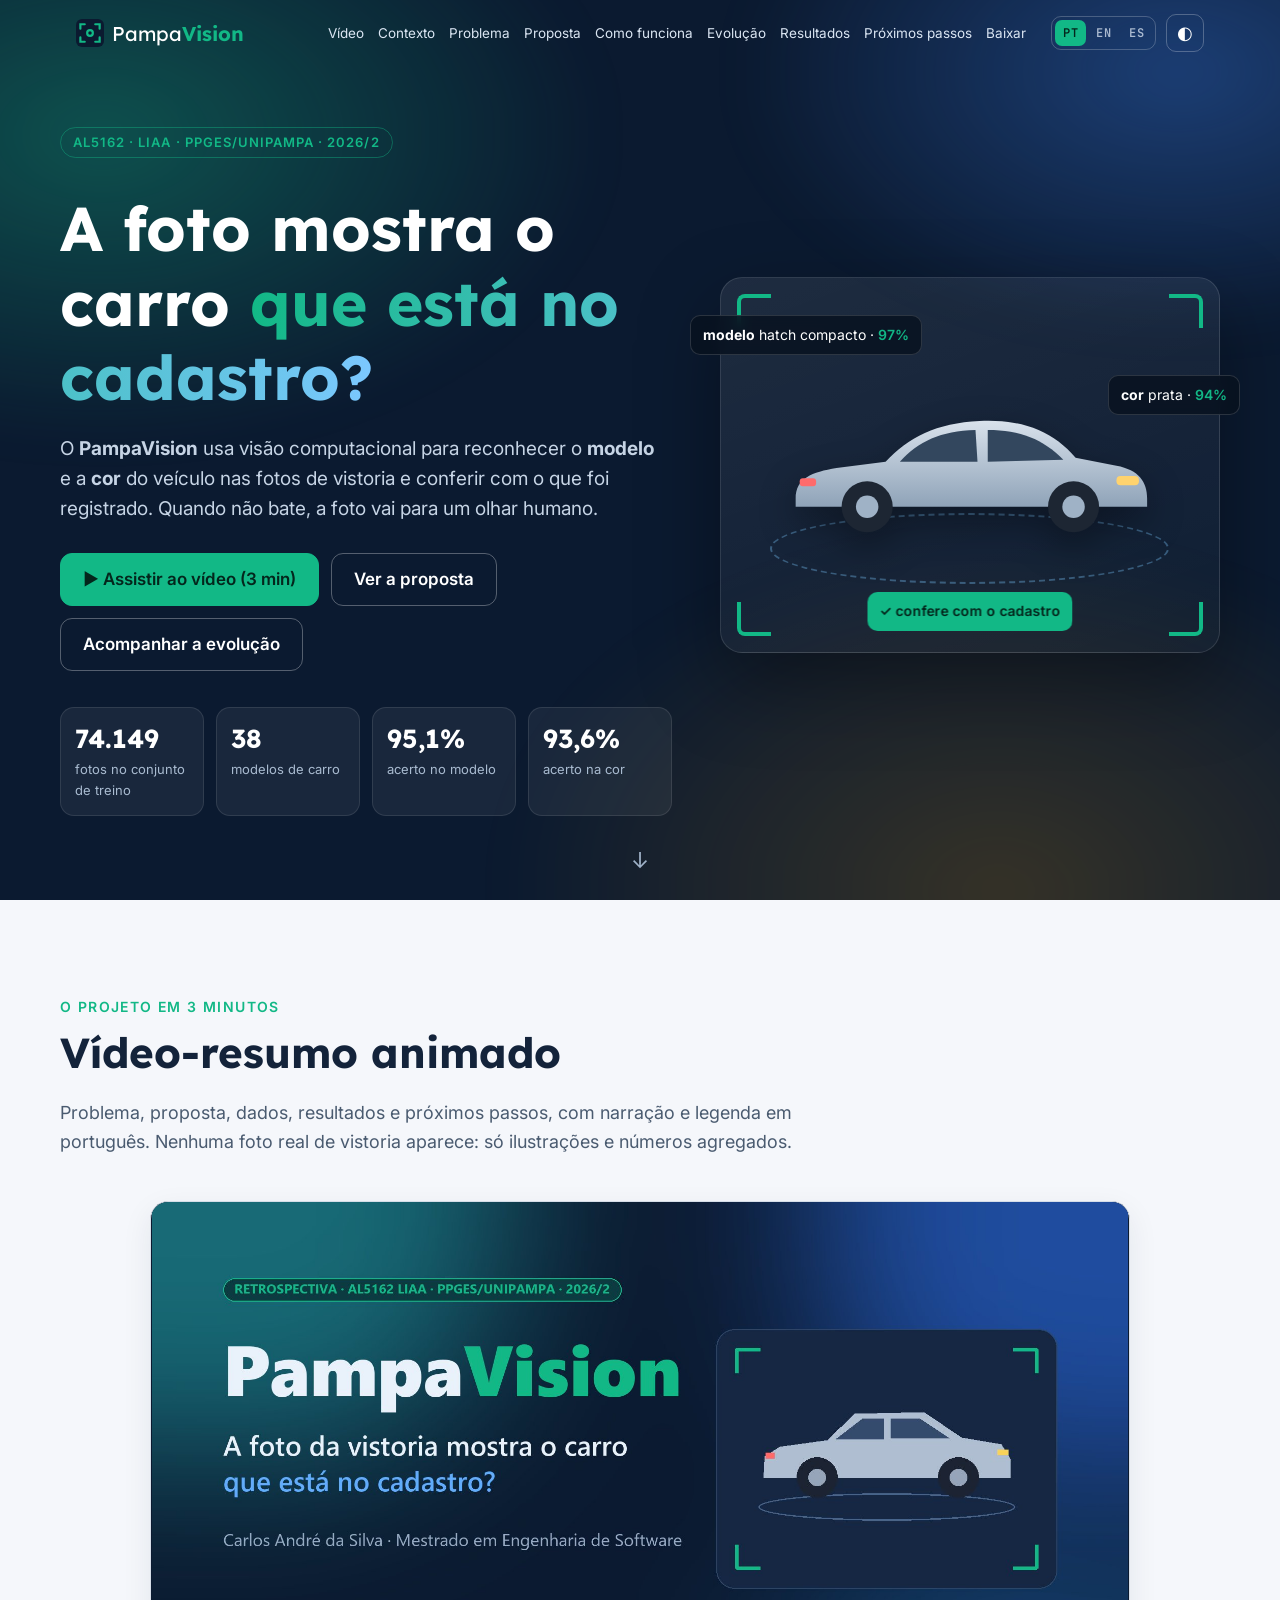
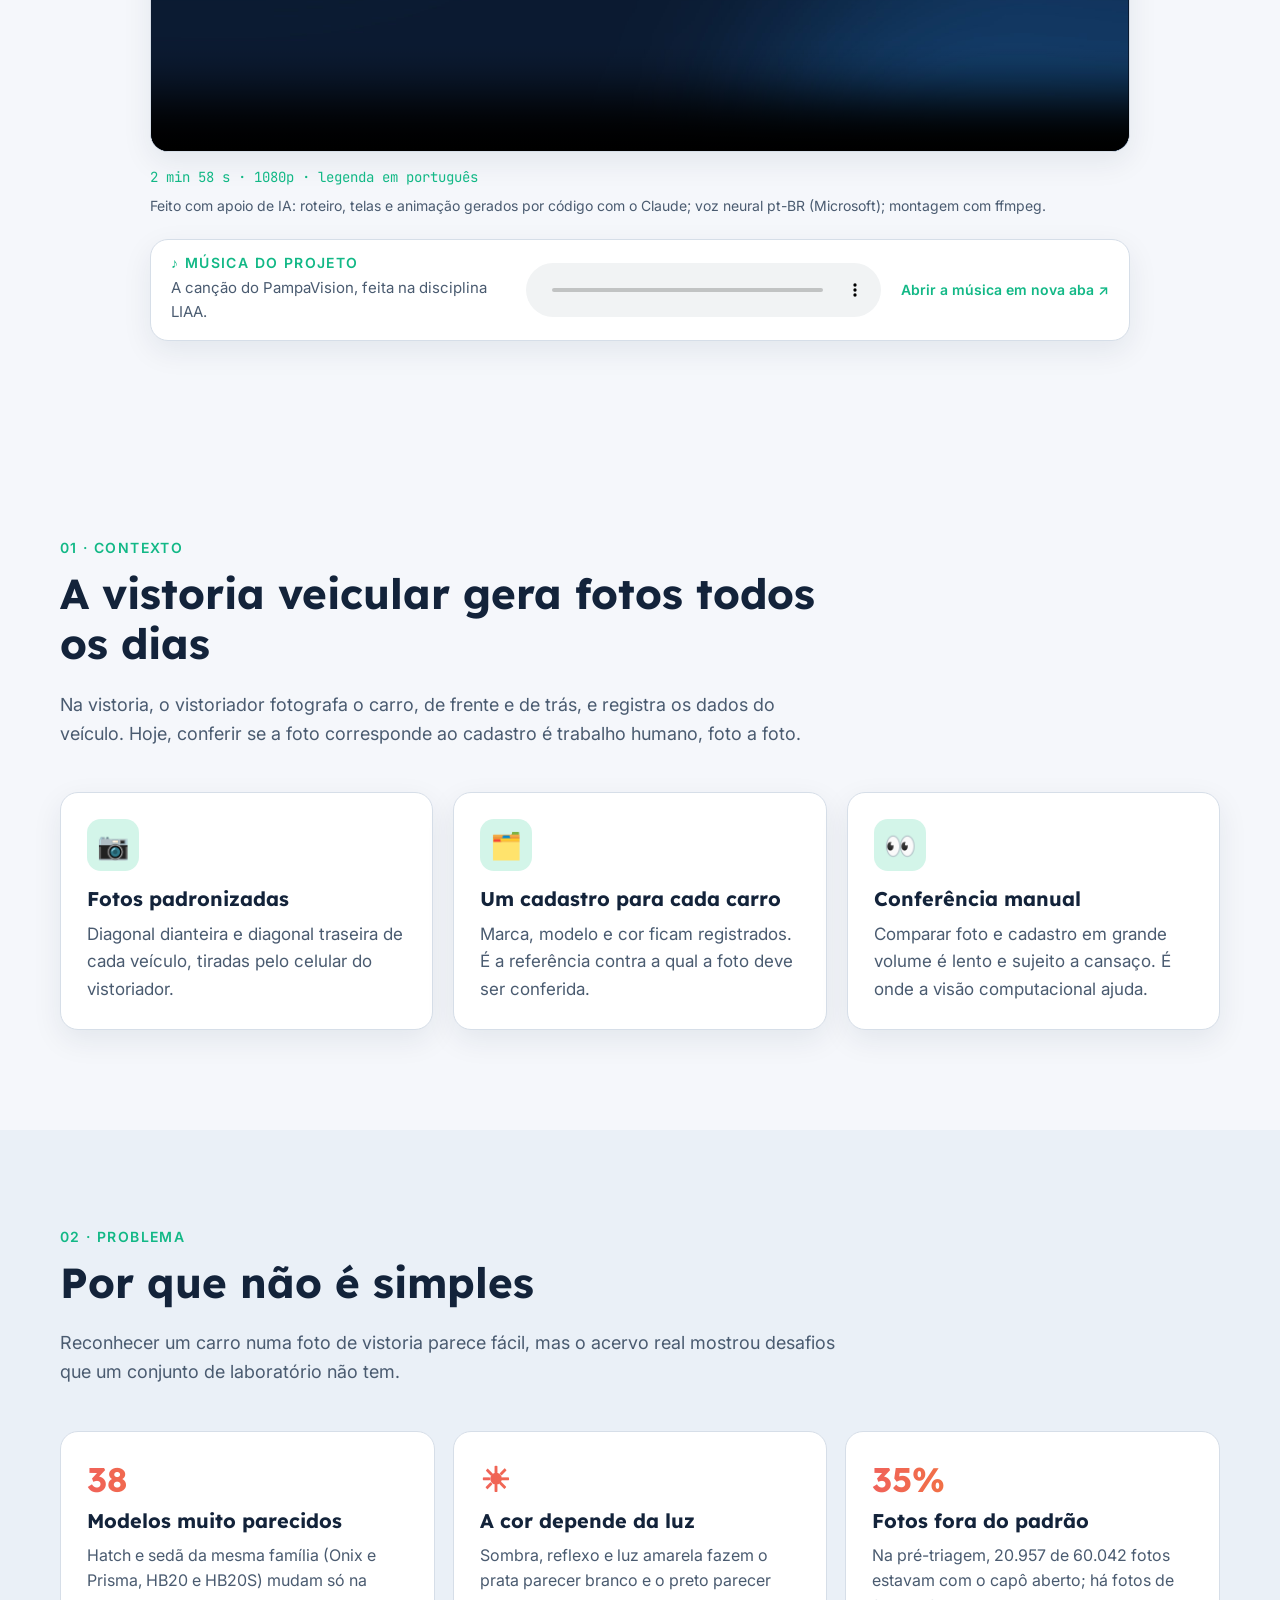
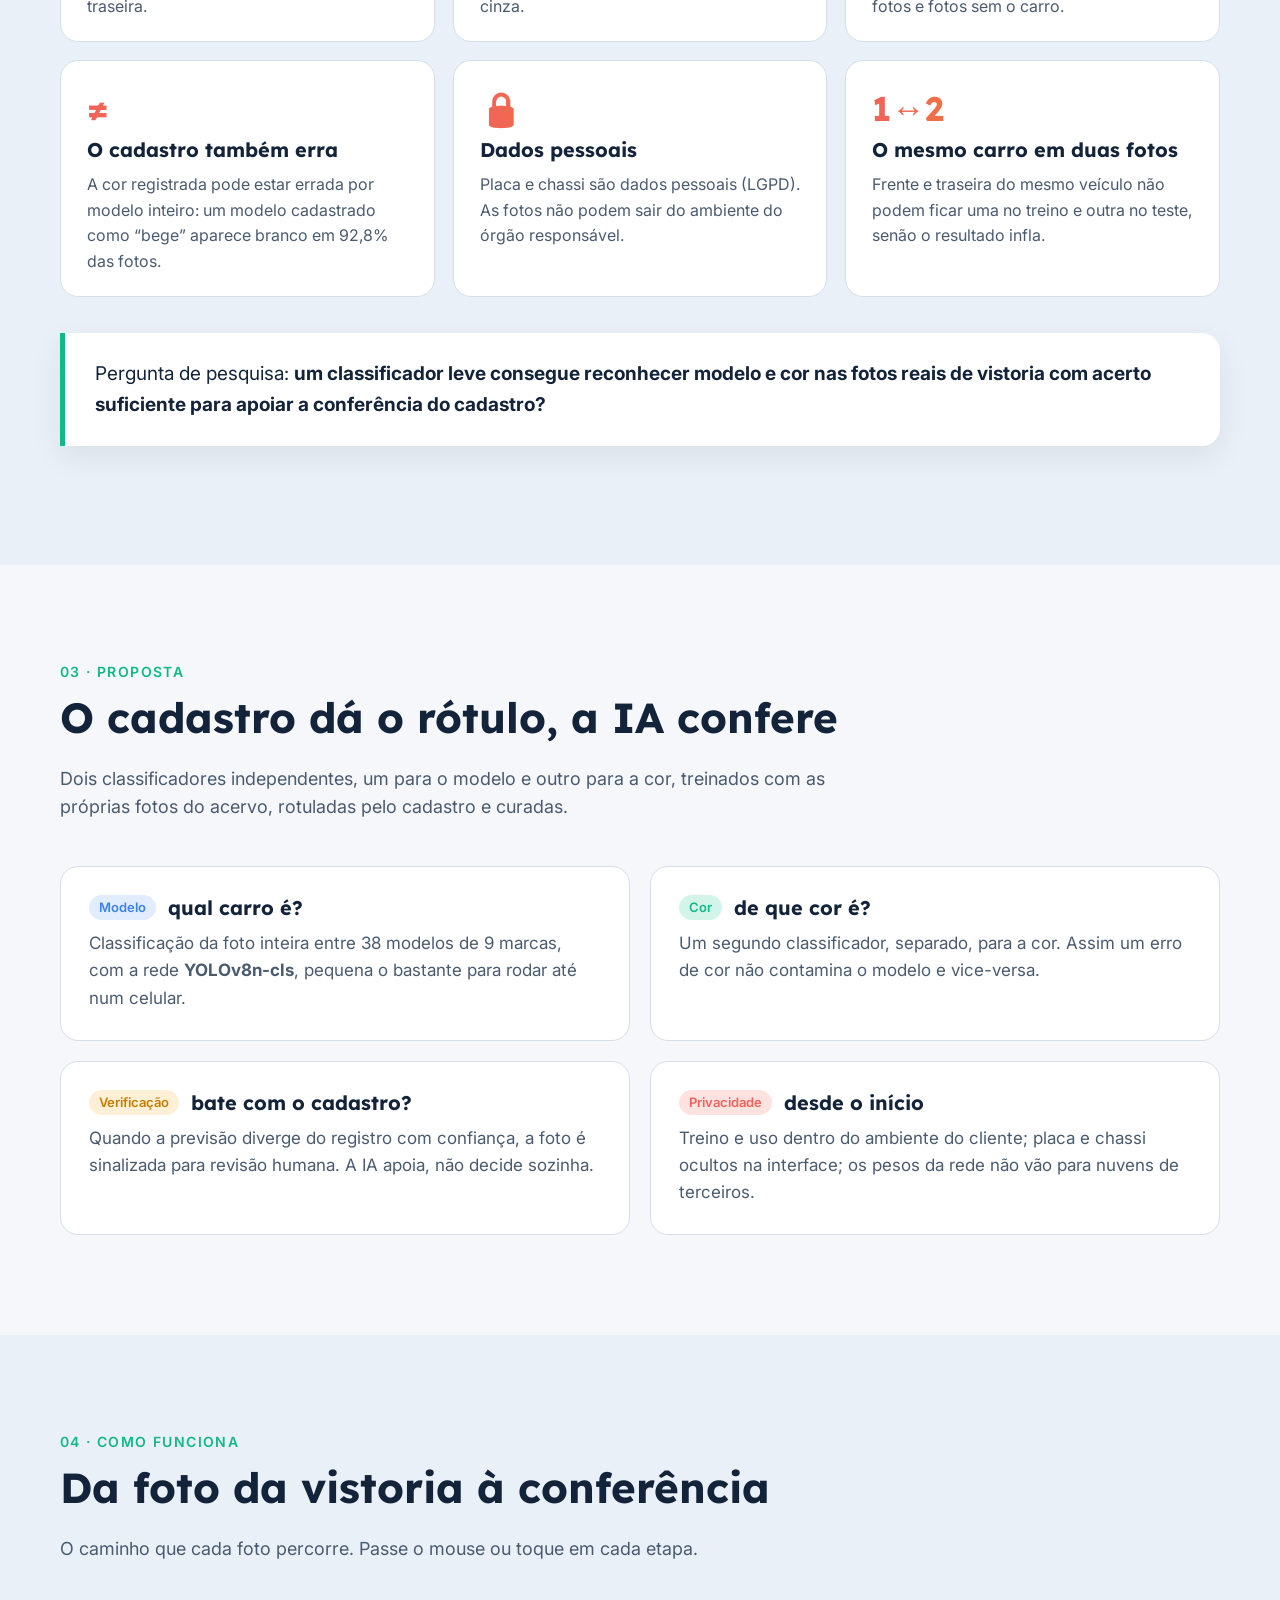
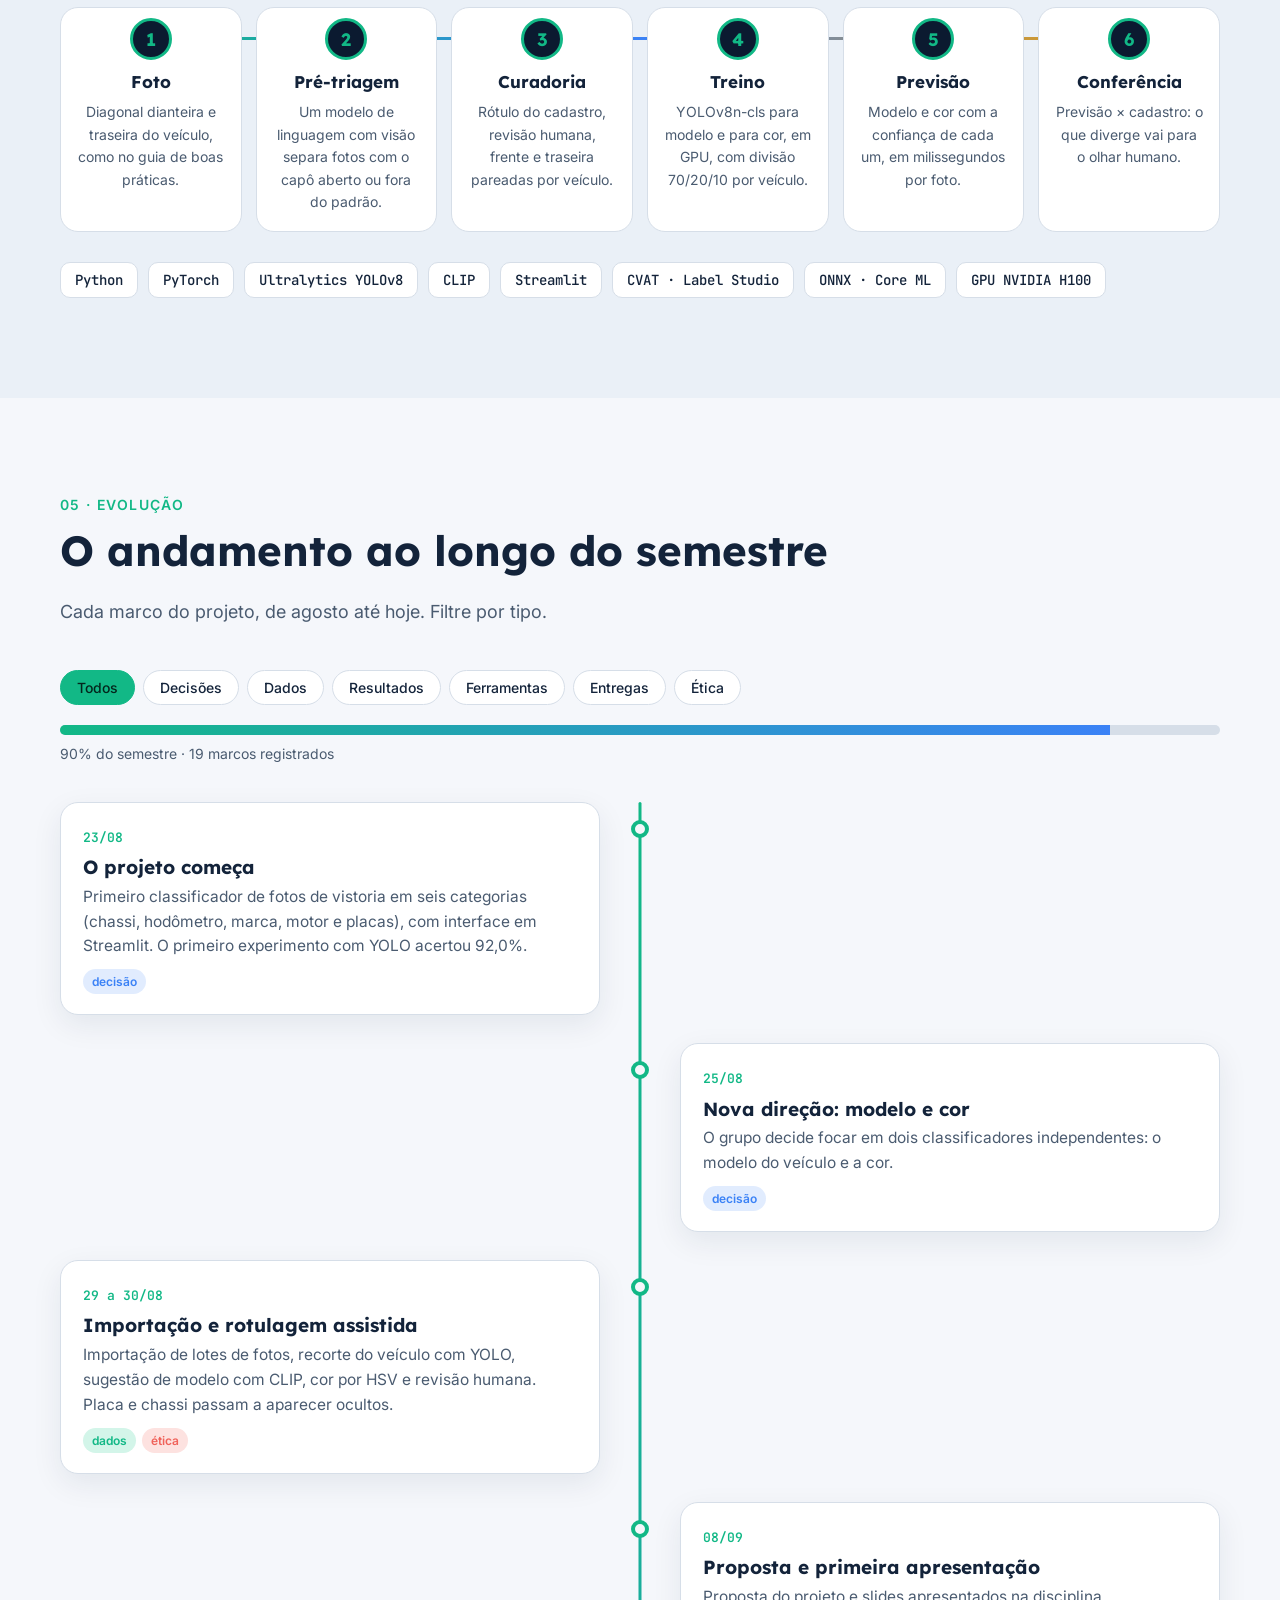
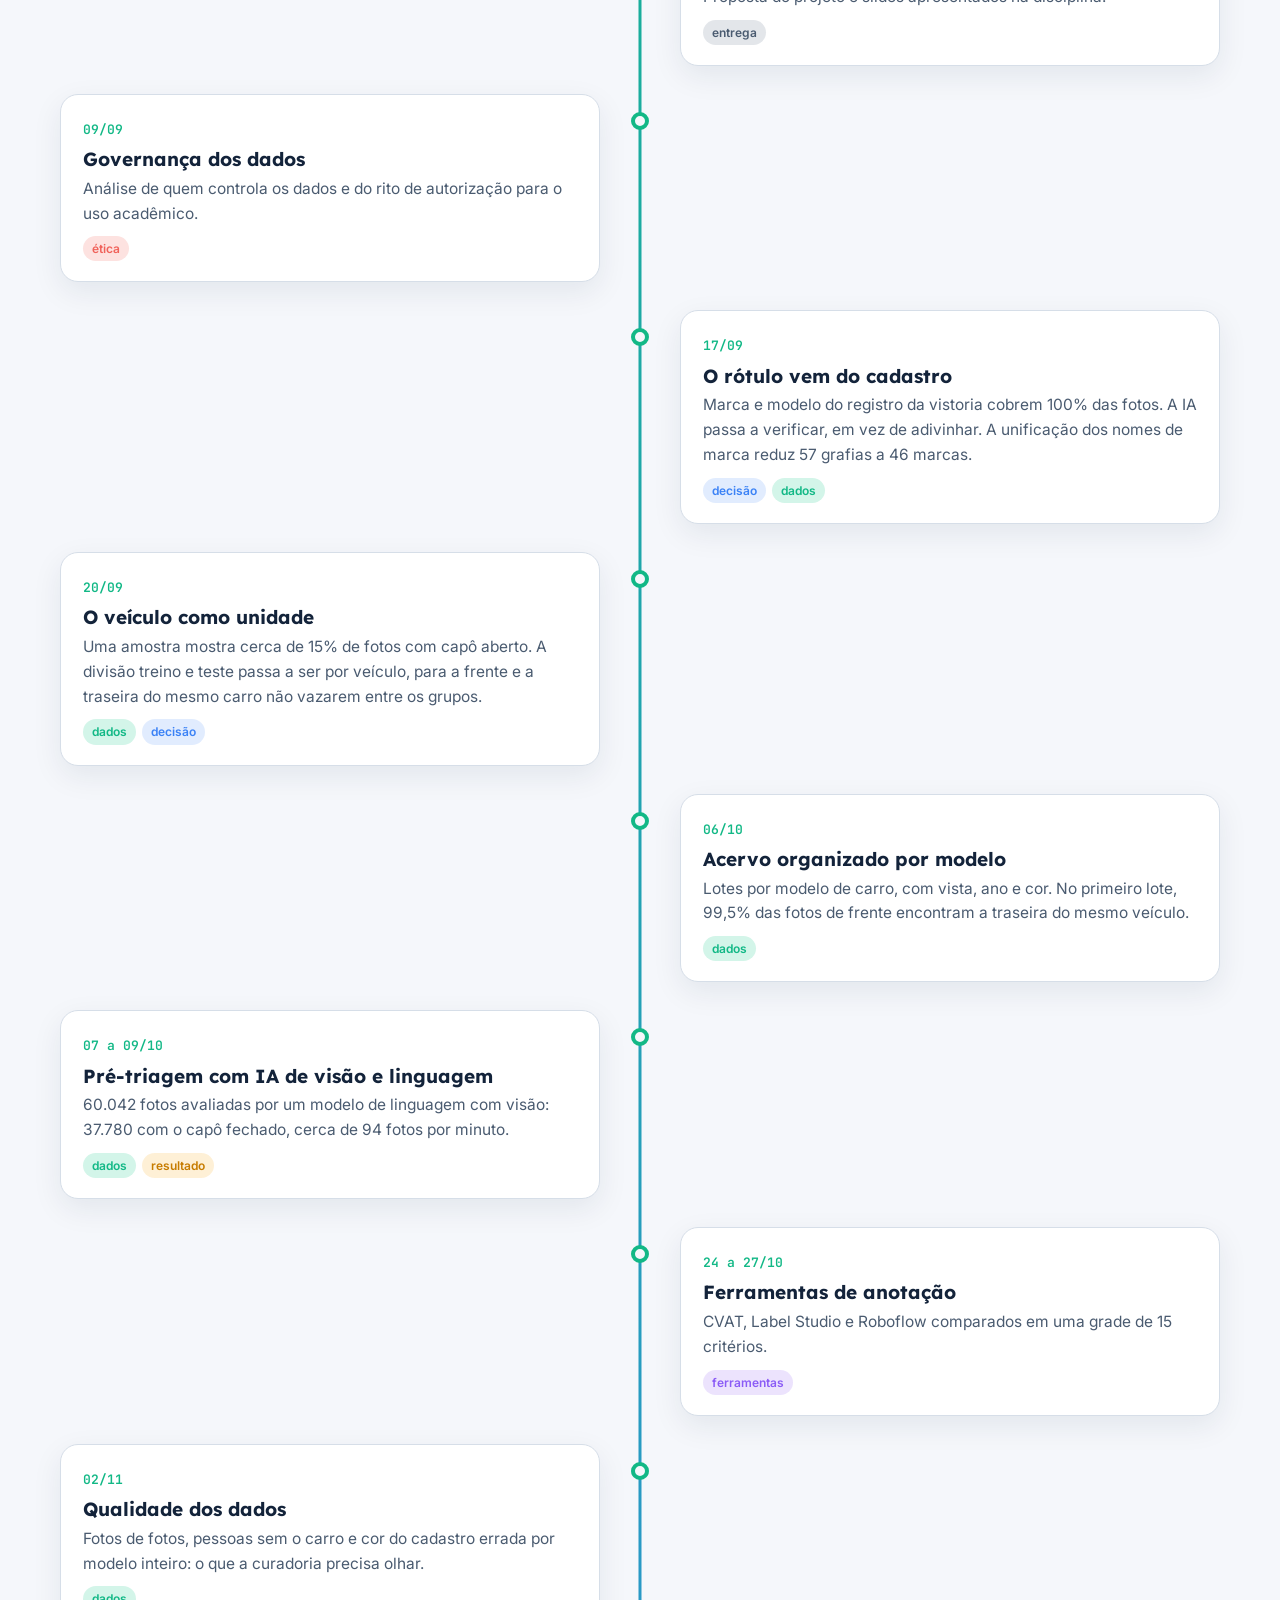
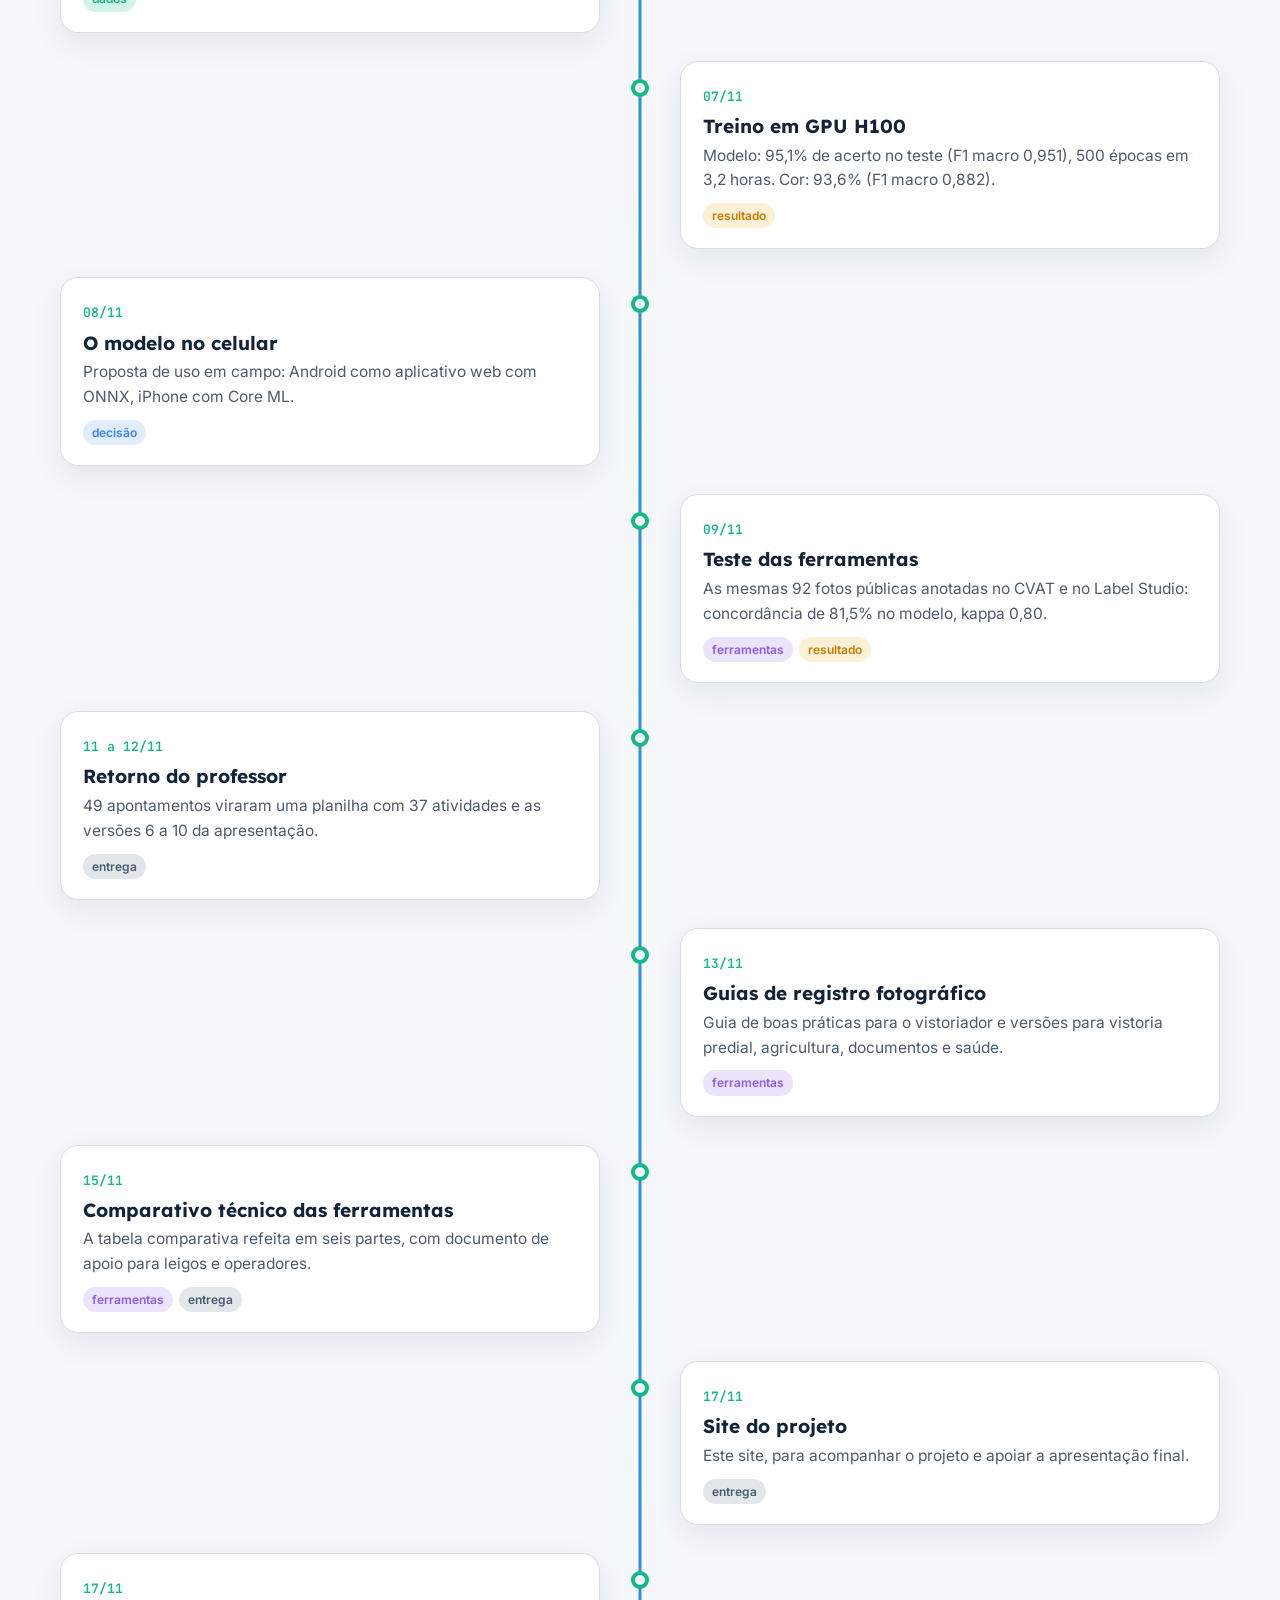
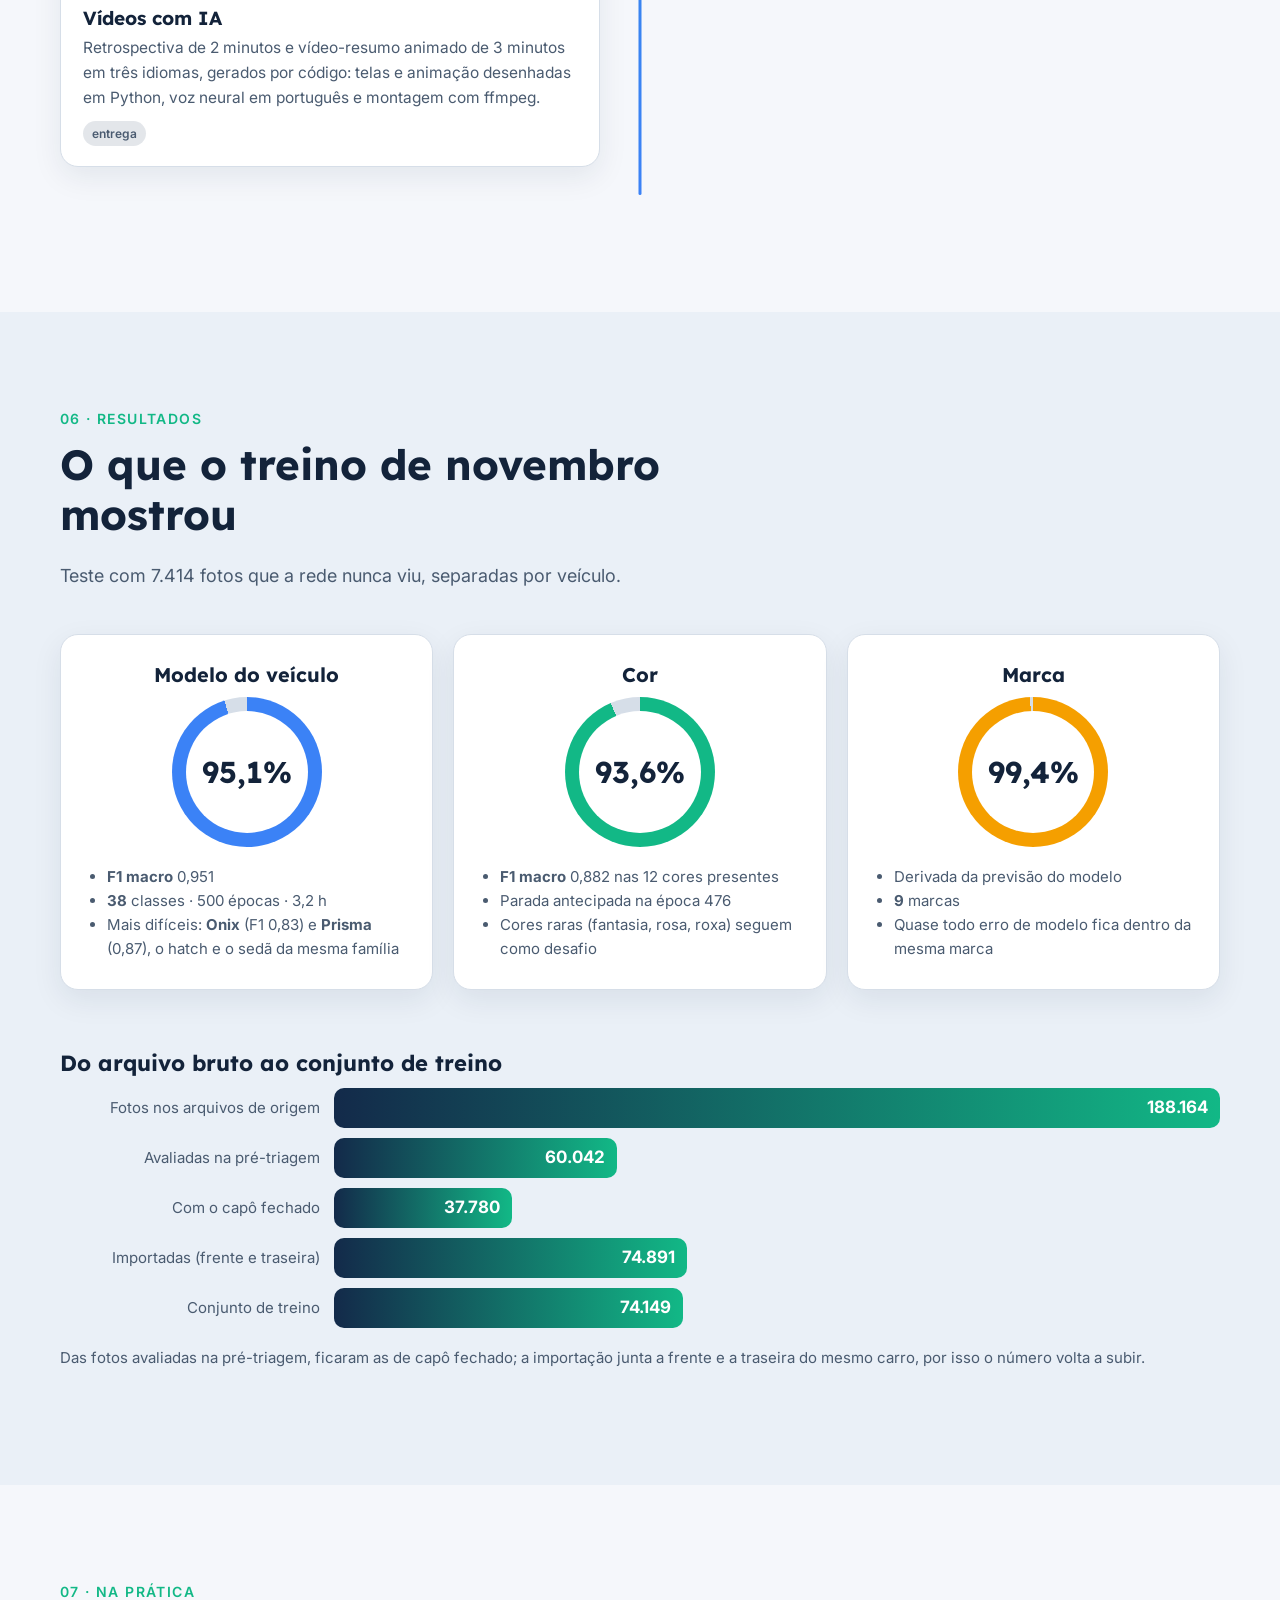
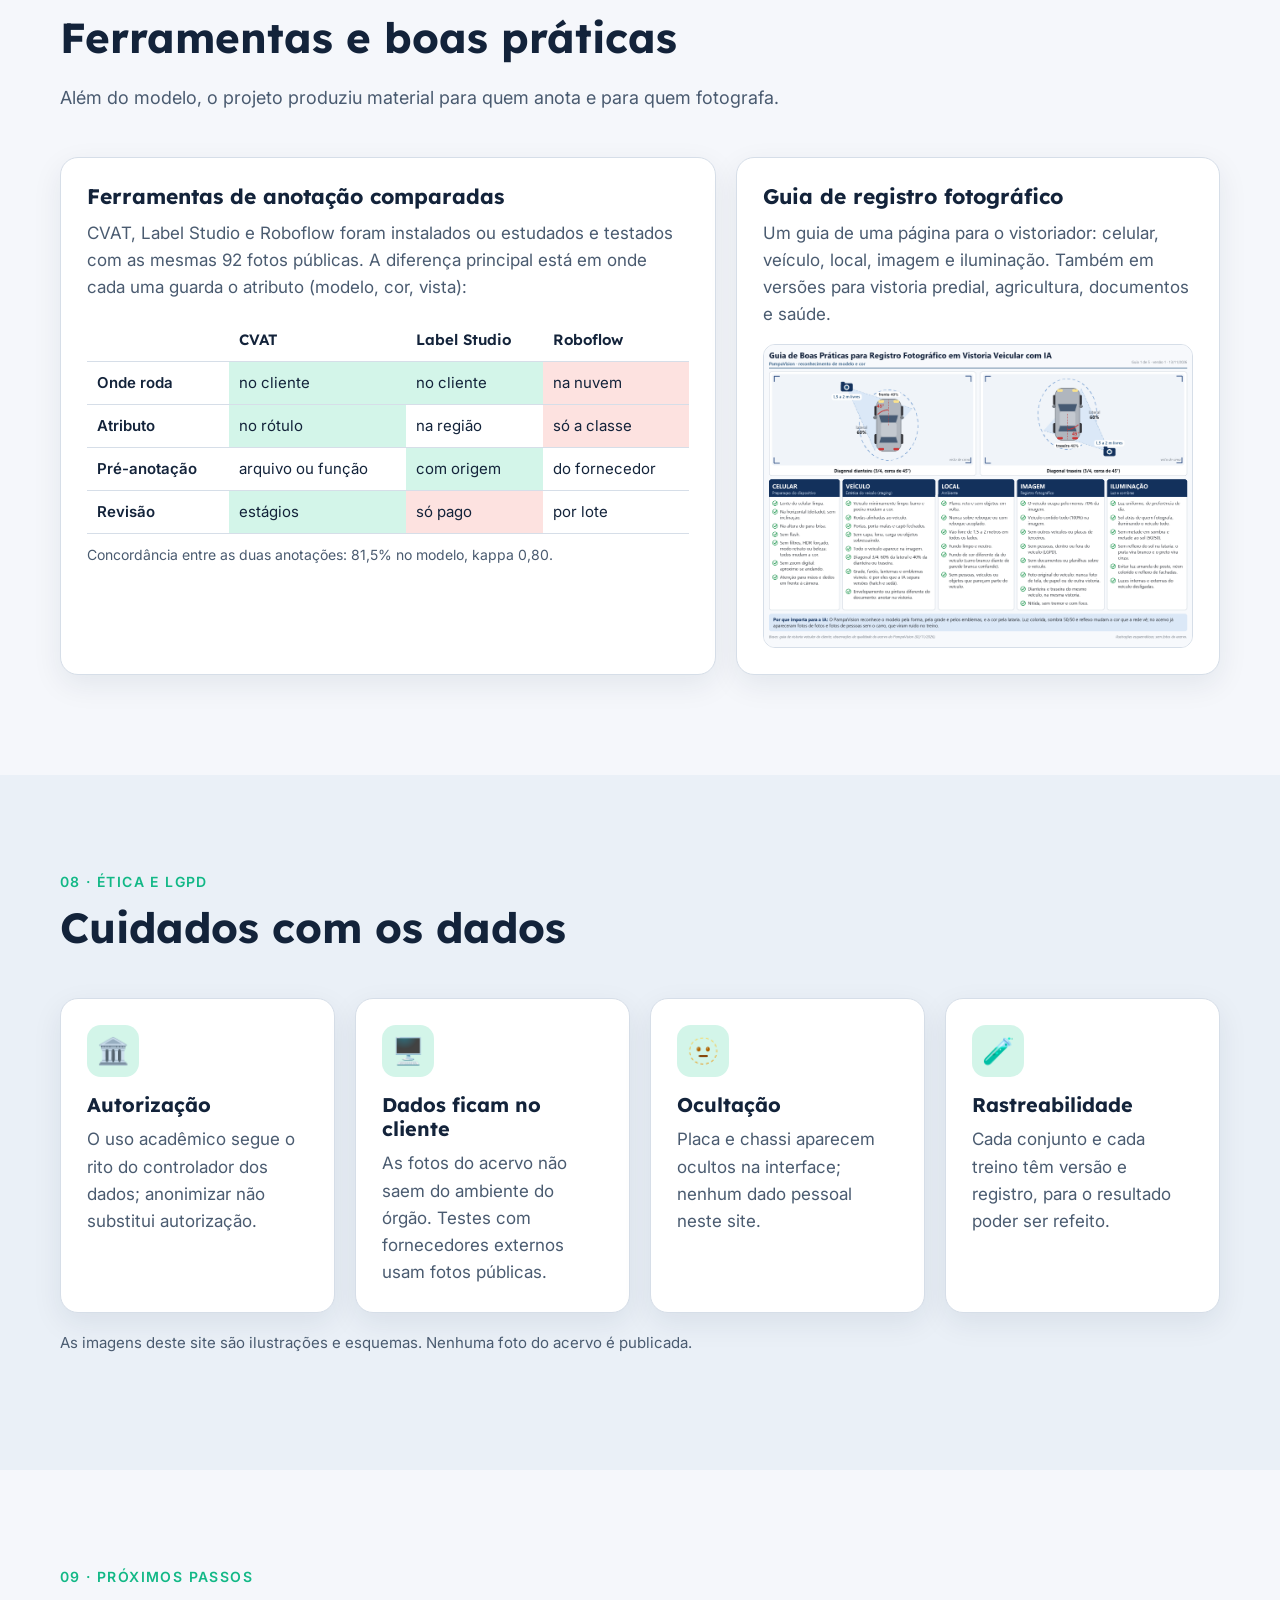
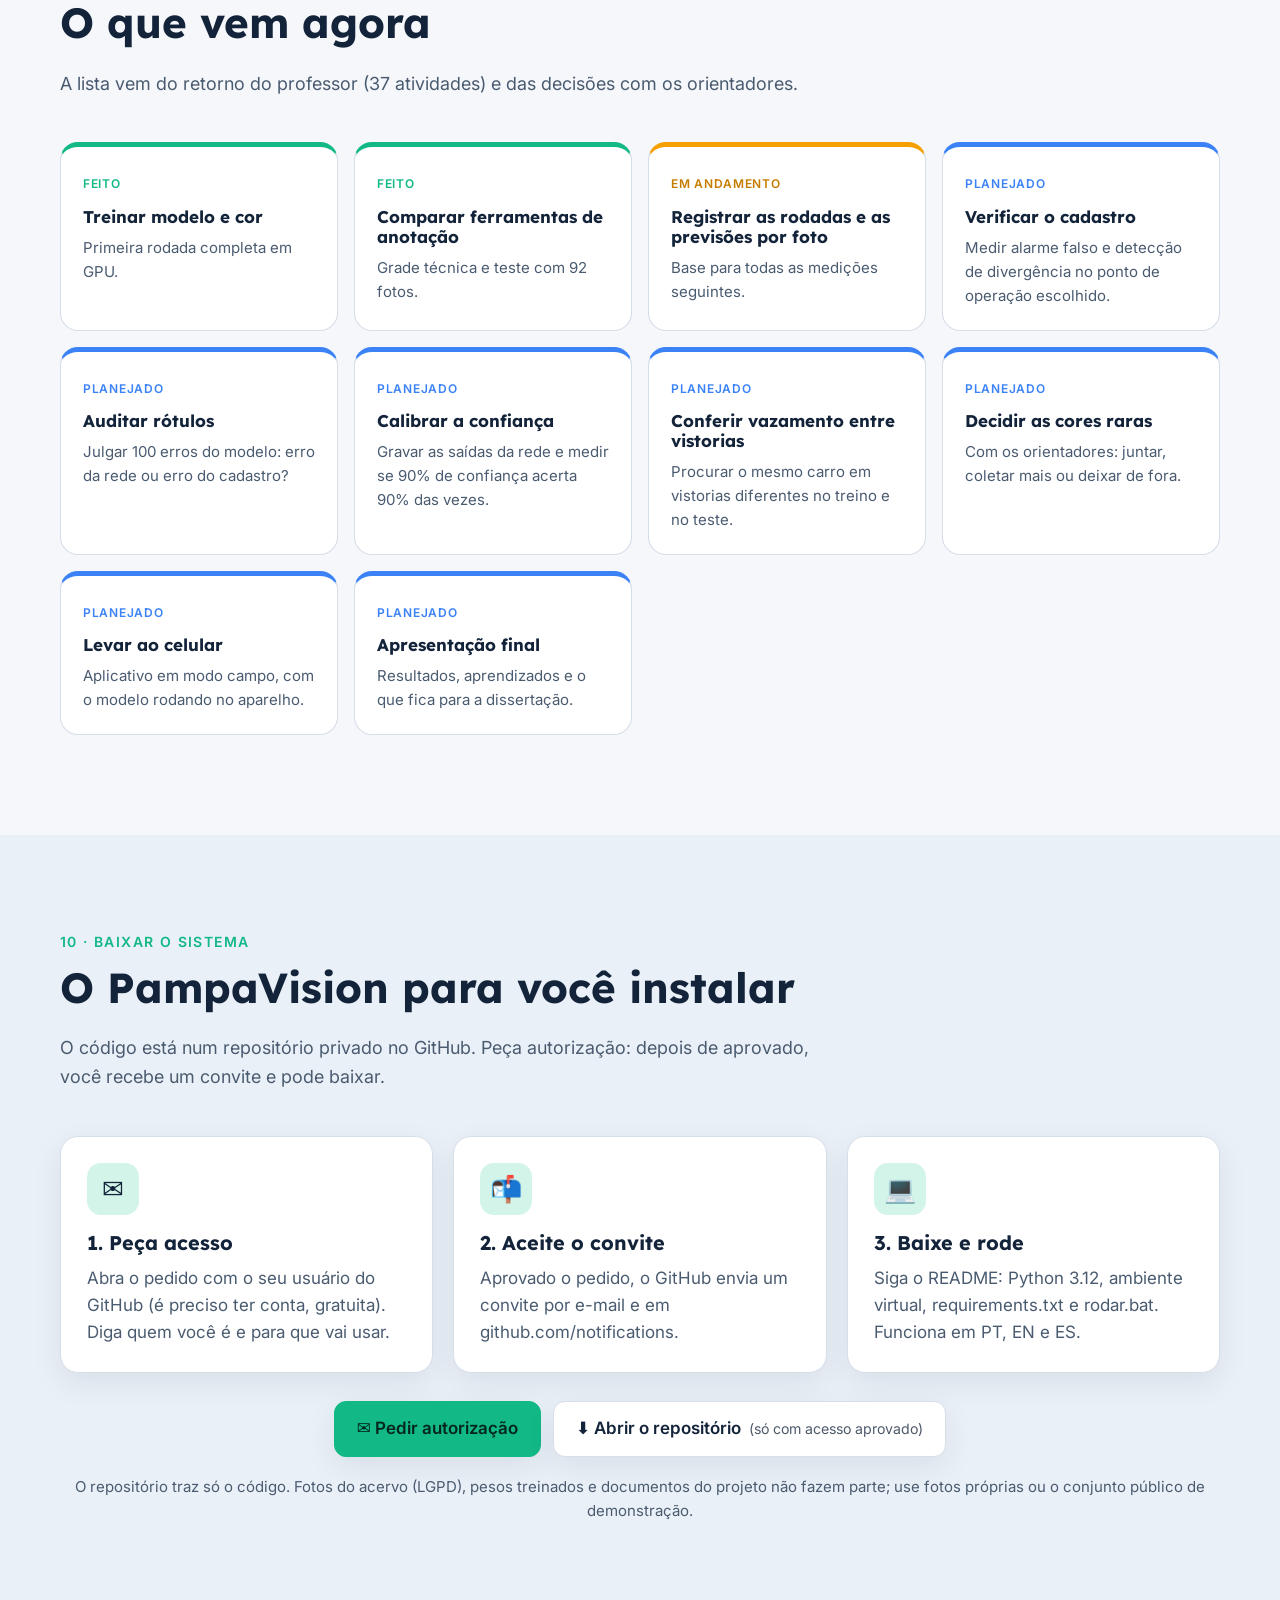
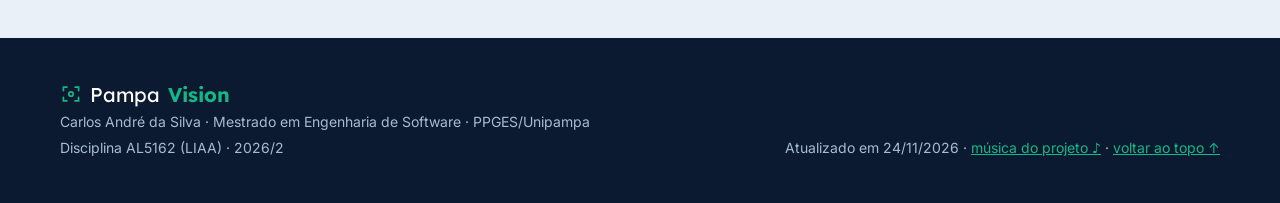
==== commit dae87b73: "Add files via upload" ====
--- a/index.html
+++ b/index.html
@@ -34,6 +34,7 @@
       <li><a href="#evolucao">Evolução</a></li>
       <li><a href="#resultados">Resultados</a></li>
       <li><a href="#proximos">Próximos passos</a></li>
+      <li><a href="#baixar">Baixar</a></li>
     </ul>
     <div class="idiomas" aria-label="Idioma">
       <a href="./" lang="pt-BR" aria-current="page" title="Português">PT</a>
@@ -333,6 +334,26 @@
   <div class="passos revelar" id="passos"></div>
 </section>
 
+
+<!-- ============================================================ BAIXAR -->
+<section class="secao alt" id="baixar">
+  <div class="cab">
+    <p class="kicker">10 · Baixar o sistema</p>
+    <h2>O PampaVision para você instalar</h2>
+    <p class="sub">O código está num repositório privado no GitHub. Peça autorização: depois de aprovado, você recebe um convite e pode baixar.</p>
+  </div>
+  <div class="cartoes c3 revelar">
+    <article class="cartao"><div class="ico">✉️</div><h3>1. Peça acesso</h3><p>Abra o pedido com o seu usuário do GitHub (é preciso ter conta, gratuita). Diga quem você é e para que vai usar.</p></article>
+    <article class="cartao"><div class="ico">📬</div><h3>2. Aceite o convite</h3><p>Aprovado o pedido, o GitHub envia um convite por e-mail e em github.com/notifications.</p></article>
+    <article class="cartao"><div class="ico">💻</div><h3>3. Baixe e rode</h3><p>Siga o README: Python 3.12, ambiente virtual, requirements.txt e rodar.bat. Funciona em PT, EN e ES.</p></article>
+  </div>
+  <div class="baixar-acoes revelar">
+    <a class="btn-baixar primario" href="https://github.com/liaa-carlos/liaa-carlos.github.io/issues/new?title=Pedido%20de%20acesso%20ao%20PampaVision&body=Nome%3A%0AInstitui%C3%A7%C3%A3o%20/%20curso%3A%0AUsu%C3%A1rio%20do%20GitHub%3A%20%40%0APara%20que%20vou%20usar%3A%0A%0A-%20%5B%20%5D%20N%C3%A3o%20vou%20redistribuir%20o%20c%C3%B3digo%20nem%20publicar%20partes%20dele%20sem%20autoriza%C3%A7%C3%A3o%20do%20autor.%0A-%20%5B%20%5D%20Entendo%20que%20fotos%20do%20acervo%20e%20pesos%20treinados%20n%C3%A3o%20fazem%20parte%20do%20reposit%C3%B3rio.&labels=acesso" target="_blank" rel="noopener">✉️ Pedir autorização</a>
+    <a class="btn-baixar" href="https://github.com/liaa-carlos/pampavision" target="_blank" rel="noopener">⬇ Abrir o repositório <small>(só com acesso aprovado)</small></a>
+  </div>
+  <p class="nota">O repositório traz só o código. Fotos do acervo (LGPD), pesos treinados e documentos do projeto não fazem parte; use fotos próprias ou o conjunto público de demonstração.</p>
+</section>
+
 </main>
 
 <footer class="rodape">
--- a/assets/css/style.css
+++ b/assets/css/style.css
@@ -293,3 +293,13 @@
 .musica audio { flex: 1 1 280px; width: 100%; max-width: 420px; }
 .musica-link { font-size: 14px; color: var(--menta); text-decoration: none; font-weight: 600; }
 .musica-link:hover { text-decoration: underline; }
+
+/* ---------------------------------------------------------------- baixar */
+.baixar-acoes { display: flex; flex-wrap: wrap; gap: 12px; justify-content: center; margin: 28px auto 10px; }
+.btn-baixar { display: inline-flex; align-items: center; gap: 8px; padding: 13px 22px; border-radius: 12px; font-weight: 600;
+  text-decoration: none; border: 1px solid var(--borda); background: var(--superficie); color: var(--tinta); box-shadow: var(--sombra);
+  transition: transform .2s; }
+.btn-baixar:hover { transform: translateY(-2px); }
+.btn-baixar.primario { background: var(--menta); border-color: var(--menta); color: #04261c; }
+.btn-baixar small { font-weight: 400; opacity: .75; }
+#baixar .nota { text-align: center; }
